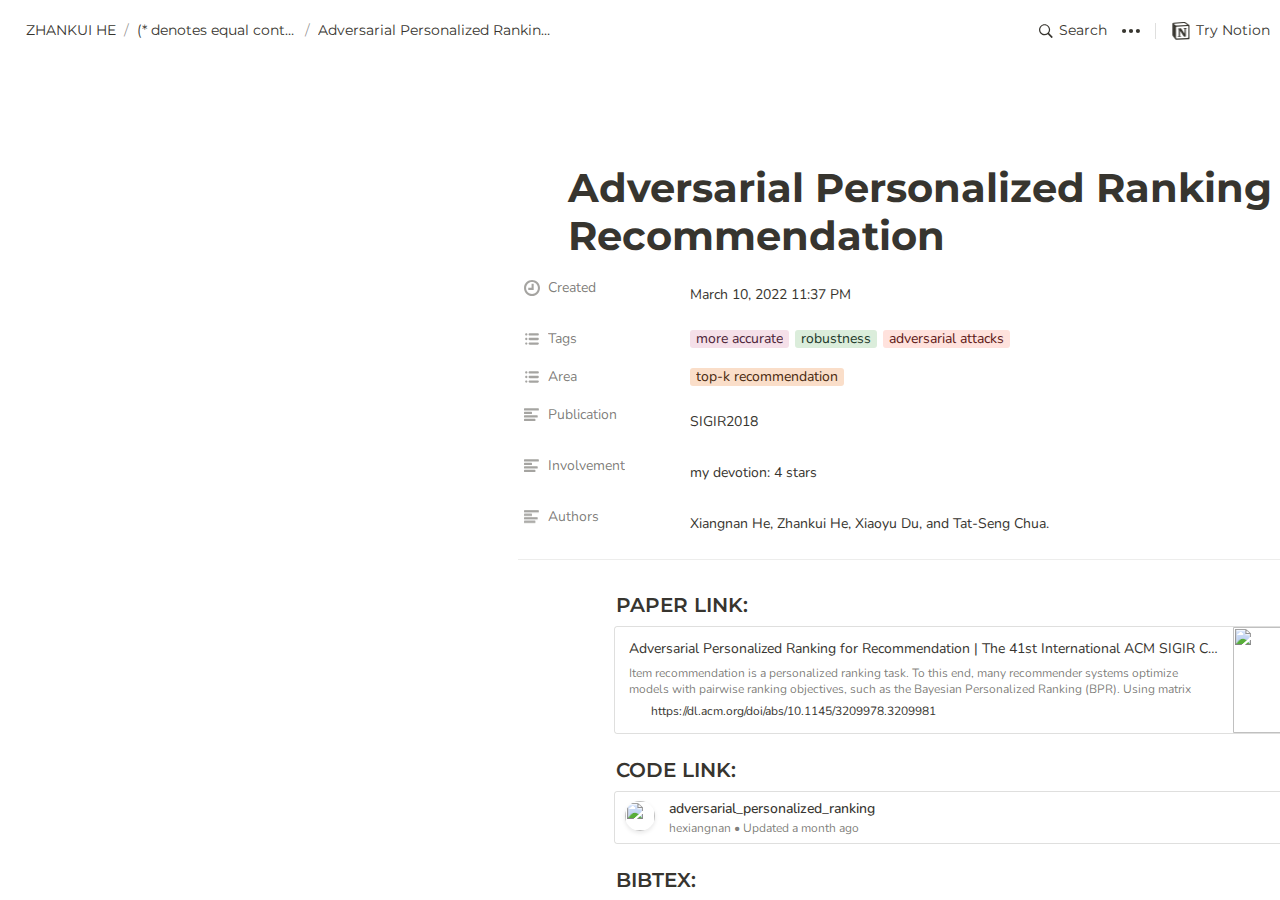
==== adversarial-personalized-ranking-for-recommendation.html @ 3ccc9a09 "fix typos" ====
<html class="notion-html"><head lang="en"><meta charset="utf-8"/><meta content="width=device-width,height=device-height,initial-scale=1,maximum-scale=1,user-scalable=no,viewport-fit=cover" name="viewport"/><title>Adversarial Personalized Ranking for Recommendation</title><meta content="en_US" property="og:locale"/><link href="/images/favicon.ico" rel="shortcut icon" type="image/x-icon"/><link href="/images/logo-ios.png" rel="apple-touch-icon"/><meta content="yes" name="apple-mobile-web-app-capable"/><meta content="telephone=no" name="format-detection"/><meta content="no" name="msapplication-tap-highlight"/><link href="4c758603f1604611142662f0ddecadcb583394b5.css" media="print" rel="stylesheet"/><link href="c2966105e8aa352ed123c7fd10adfdee28a77e8d.css" rel="stylesheet"/><meta content="Zhankui He" name="title"/><meta content="Zhankui He's Personal HomePage" name="description"/><link href="https://fonts.googleapis.com/css2?family=Montserrat:wght@500;600;700&amp;display=swap" rel="stylesheet"/><link href="https://fonts.googleapis.com/css2?family=Nunito:wght@500;600;700&amp;display=swap" rel="stylesheet"/><style type="text/css">.notion-topbar div {font-family:Montserrat !important} .notion-page-block > div, .notion-collection_view_page-block > div[data-root] {font-family:Montserrat !important} .notion-header-block div, notion-page-content > notion-collection_view-block > div:first-child div {font-family:Montserrat !important} .notion-sub_header-block div {font-family:Montserrat !important} .notion-sub_sub_header-block div {font-family:Montserrat !important} .notion-scroller {font-family:Montserrat !important} div:not(.notion-code-block) {font-family:Nunito} </style><link href="e1d809d762eeca23edf0cb31bb17bf3c703085f5.css" rel="stylesheet"/><link href="None" rel="icon" sizes="16x16" type="image/png"/></head><body class="notion-body"><style>body{background:#fff}body.dark{background:#2f3437}.initial-loading-spinner{-webkit-animation:rotate 1s linear infinite;animation:rotate 1s linear infinite;-webkit-transform-origin:center center;transform-origin:center center;width:1em;height:1em;opacity:.5;display:block;pointer-events:none}@-webkit-keyframes rotate{0%{-webkit-transform:rotate(0) translateZ(0);transform:rotate(0) translateZ(0)}100%{-webkit-transform:rotate(360deg) translateZ(0);transform:rotate(360deg) translateZ(0)}}@keyframes rotate{0%{-webkit-transform:rotate(0) translateZ(0);transform:rotate(0) translateZ(0)}100%{-webkit-transform:rotate(360deg) translateZ(0);transform:rotate(360deg) translateZ(0)}}</style><style id="scroll-properties"></style><div id="notion-app"><div class="notion-app-inner notion-light-theme" style='color: rgb(55, 53, 47); fill: currentcolor; line-height: 1.5; font-family: ui-sans-serif, -apple-system, BlinkMacSystemFont, "Segoe UI", Helvetica, "Apple Color Emoji", Arial, sans-serif, "Segoe UI Emoji", "Segoe UI Symbol"; -webkit-font-smoothing: auto;'><div class="notion-cursor-listener" style="width: 100vw; height: 100%; position: relative; display: flex; flex: 1 1 0%; background: white; cursor: text;"><div style="display: flex; flex-direction: column; width: 100%; overflow: hidden;"><div style="max-width: 100vw; z-index: 100; background: white; user-select: none;"><div class="notion-topbar" style="width: 100%; max-width: 100vw; height: 45px; opacity: 1; transition: opacity 700ms ease 0s, color 700ms ease 0s; position: relative;"><div style="display: flex; justify-content: space-between; align-items: center; overflow: hidden; height: 45px; padding-left: 12px; padding-right: 10px;"><div class="notranslate" style="display: flex; align-items: center; line-height: 1.2; font-size: 14px; height: 100%; flex-grow: 0; margin-right: 8px; min-width: 0px;"><div class="notion-selectable notion-page-block" data-block-id="e5dc50fb-889e-4686-9d88-388ba7a9a64c" style="display: flex; align-items: center; min-width: 0px;"><a href="zhankui-he.html" rel="noopener noreferrer" style="display: flex; text-decoration: none; user-select: none; cursor: pointer; color: inherit; min-width: 0px;"><div class="notion-focusable" role="button" style="user-select: none; transition: background 20ms ease-in 0s; cursor: pointer; display: inline-flex; align-items: center; flex-shrink: 1; white-space: nowrap; height: 24px; border-radius: 3px; font-size: inherit; line-height: 1.2; min-width: 0px; padding-left: 6px; padding-right: 6px; color: rgb(55, 53, 47);" tabindex="0"><div style="display: flex; align-items: center; min-width: 0px;"><div class="notranslate" style="white-space: nowrap; overflow: hidden; text-overflow: ellipsis; max-width: 160px;">ZHANKUI HE </div></div></div></a></div><span style="margin-left: 2px; margin-right: 2px; color: rgba(55, 53, 47, 0.5);">/</span><div class="notion-selectable notion-collection_view-block" data-block-id="fa7eaddf-5957-4433-9b0b-c0776122b310" style="display: flex; align-items: center; min-width: 0px;"><a href="fa7eaddf595744339b0bc0776122b310.html" rel="noopener noreferrer" style="display: flex; text-decoration: none; user-select: none; cursor: pointer; color: inherit; min-width: 0px;"><div class="notion-focusable" role="button" style="user-select: none; transition: background 20ms ease-in 0s; cursor: pointer; display: inline-flex; align-items: center; flex-shrink: 1; white-space: nowrap; height: 24px; border-radius: 3px; font-size: inherit; line-height: 1.2; min-width: 0px; padding-left: 6px; padding-right: 6px; color: rgb(55, 53, 47);" tabindex="0"><div style="display: flex; align-items: center; min-width: 0px;"><div class="notranslate" style="white-space: nowrap; overflow: hidden; text-overflow: ellipsis; max-width: 160px;">(* denotes equal contribution)</div></div></div></a></div><span style="margin-left: 2px; margin-right: 2px; color: rgba(55, 53, 47, 0.5);">/</span><div class="notion-focusable" role="button" style="user-select: none; transition: background 20ms ease-in 0s; cursor: pointer; display: inline-flex; align-items: center; flex-shrink: 1; white-space: nowrap; height: 24px; border-radius: 3px; font-size: 14px; line-height: 1.2; min-width: 0px; padding-left: 6px; padding-right: 6px; color: rgb(55, 53, 47);" tabindex="0"><div class="notranslate" style="white-space: nowrap; overflow: hidden; text-overflow: ellipsis; max-width: 240px;">Adversarial Personalized Ranking for Recommendation</div></div></div><div style="flex-grow: 1; flex-shrink: 1;"></div><div class="notion-focusable" role="button" style="user-select: none; transition: background 20ms ease-in 0s; cursor: pointer; display: inline-flex; align-items: center; flex-shrink: 0; white-space: nowrap; height: 28px; border-radius: 3px; font-size: 14px; line-height: 1.2; min-width: 0px; padding-left: 8px; padding-right: 8px; color: rgb(55, 53, 47);" tabindex="0"><svg class="searchNew" style="width: 14px; height: 14px; display: block; fill: inherit; flex-shrink: 0; backface-visibility: hidden; margin-right: 6px;" viewbox="0 0 17 17"><path d="M6.78027 13.6729C8.24805 13.6729 9.60156 13.1982 10.709 12.4072L14.875 16.5732C15.0684 16.7666 15.3232 16.8633 15.5957 16.8633C16.167 16.8633 16.5713 16.4238 16.5713 15.8613C16.5713 15.5977 16.4834 15.3516 16.29 15.1582L12.1504 11.0098C13.0205 9.86719 13.5391 8.45215 13.5391 6.91406C13.5391 3.19629 10.498 0.155273 6.78027 0.155273C3.0625 0.155273 0.0214844 3.19629 0.0214844 6.91406C0.0214844 10.6318 3.0625 13.6729 6.78027 13.6729ZM6.78027 12.2139C3.87988 12.2139 1.48047 9.81445 1.48047 6.91406C1.48047 4.01367 3.87988 1.61426 6.78027 1.61426C9.68066 1.61426 12.0801 4.01367 12.0801 6.91406C12.0801 9.81445 9.68066 12.2139 6.78027 12.2139Z"></path></svg>Search</div><div class="notion-focusable" role="button" style="user-select: none; transition: background 20ms ease-in 0s; cursor: pointer; display: flex; align-items: center; justify-content: center; width: 32px; height: 28px; border-radius: 3px;" tabindex="0"><svg class="dots" style="width: 18px; height: 18px; display: block; fill: inherit; flex-shrink: 0; backface-visibility: hidden;" viewbox="0 0 13 3"><g><path d="M3,1.5A1.5,1.5,0,1,1,1.5,0,1.5,1.5,0,0,1,3,1.5Z"></path><path d="M8,1.5A1.5,1.5,0,1,1,6.5,0,1.5,1.5,0,0,1,8,1.5Z"></path><path d="M13,1.5A1.5,1.5,0,1,1,11.5,0,1.5,1.5,0,0,1,13,1.5Z"></path></g></svg></div><div style="flex: 0 0 auto; width: 1px; height: 16px; margin-left: 8px; margin-right: 8px; background: rgba(55, 53, 47, 0.16);"></div><div class="notion-focusable" role="button" style="user-select: none; transition: background 20ms ease-in 0s; cursor: pointer; display: inline-flex; align-items: center; flex-shrink: 0; white-space: nowrap; height: 28px; border-radius: 3px; font-size: 14px; line-height: 1.2; min-width: 0px; padding-left: 8px; padding-right: 8px; color: rgb(55, 53, 47);" tabindex="0"><svg class="notionLogo" style="width: 18px; height: 18px; display: block; fill: inherit; flex-shrink: 0; backface-visibility: hidden; margin-right: 6px;" viewbox="0 0 120 126"><path d="M 20.6927 21.9315C 24.5836 25.0924 26.0432 24.8512 33.3492 24.3638L 102.228 20.2279C 103.689 20.2279 102.474 18.7705 101.987 18.5283L 90.5477 10.2586C 88.3558 8.55699 85.4356 6.60818 79.8387 7.09563L 13.1433 11.9602C 10.711 12.2014 10.2251 13.4175 11.1939 14.3924L 20.6927 21.9315ZM 24.8281 37.9835L 24.8281 110.456C 24.8281 114.351 26.7745 115.808 31.1553 115.567L 106.853 111.187C 111.236 110.946 111.724 108.267 111.724 105.103L 111.724 33.1169C 111.724 29.958 110.509 28.2544 107.826 28.4976L 28.721 33.1169C 25.8018 33.3622 24.8281 34.8225 24.8281 37.9835ZM 99.5567 41.8711C 100.042 44.0622 99.5567 46.2512 97.3618 46.4974L 93.7143 47.2241L 93.7143 100.728C 90.5477 102.43 87.6275 103.403 85.1942 103.403C 81.2983 103.403 80.3226 102.186 77.4044 98.54L 53.5471 61.087L 53.5471 97.3239L 61.0964 99.0275C 61.0964 99.0275 61.0964 103.403 55.0057 103.403L 38.2148 104.377C 37.727 103.403 38.2148 100.973 39.9179 100.486L 44.2996 99.2717L 44.2996 51.36L 38.2158 50.8725C 37.728 48.6815 38.9431 45.5225 42.3532 45.2773L 60.3661 44.0631L 85.1942 82.0036L 85.1942 48.4402L 78.864 47.7136C 78.3781 45.0351 80.3226 43.0902 82.7569 42.849L 99.5567 41.8711ZM 7.5434 5.39404L 76.9175 0.285276C 85.4366 -0.445402 87.6285 0.0440428 92.983 3.93368L 115.128 19.4982C 118.782 22.1747 120 22.9034 120 25.8211L 120 111.187C 120 116.537 118.051 119.701 111.237 120.185L 30.6734 125.05C 25.5584 125.294 23.124 124.565 20.4453 121.158L 4.13735 99.9994C 1.21516 96.1048 0 93.191 0 89.7819L 0 13.903C 0 9.5279 1.94945 5.8785 7.5434 5.39404Z"></path></svg>Try Notion</div></div></div><div style="width: calc(100% - 0px); user-select: none;"></div></div><div class="notion-frame" style="flex-grow: 0; flex-shrink: 1; display: flex; flex-direction: column; background: white; z-index: 1; height: calc(100vh - 45px); max-height: 100%; position: relative; width: 1920px;"><div class="notion-scroller vertical" style="display: flex; flex-direction: column; z-index: 1; flex-grow: 1; position: relative; align-items: center; margin-right: 0px; margin-bottom: 0px; overflow: hidden auto;"><div class="whenContentEditable" data-content-editable-root="true" style="caret-color: rgb(55, 53, 47); width: 100%; display: flex; flex-direction: column; position: relative; align-items: center; flex-grow: 1; --whenContentEditable--WebkitUserModify:read-write-plaintext-only;"><div class="pseudoSelection" contenteditable="false" data-content-editable-void="true" style="user-select: none; --pseudoSelection--background:transparent; width: 100%; display: flex; flex-direction: column; align-items: center; flex-shrink: 0; flex-grow: 0; z-index: 2;"></div><div style="width: 100%; display: flex; justify-content: center; z-index: 3; flex-shrink: 0;"><div style="max-width: 100%; min-width: 0px; width: 900px;"><div style="width: 100%; display: flex; flex-direction: column; align-items: center; flex-shrink: 0; flex-grow: 0;"><div style="max-width: 100%; padding-left: calc(96px + env(safe-area-inset-left)); width: 100%;"><div class="pseudoSelection" contenteditable="false" data-content-editable-void="true" style="user-select: none; --pseudoSelection--background:transparent; pointer-events: none;"><div class="notion-page-controls" style='display: flex; justify-content: flex-start; flex-wrap: wrap; margin-top: 80px; margin-bottom: 4px; margin-left: -1px; color: rgba(55, 53, 47, 0.5); font-family: ui-sans-serif, -apple-system, BlinkMacSystemFont, "Segoe UI", Helvetica, "Apple Color Emoji", Arial, sans-serif, "Segoe UI Emoji", "Segoe UI Symbol"; height: 24px; pointer-events: auto;'></div></div><div style="padding-right: calc(96px + env(safe-area-inset-right));"><div class="notion-selectable notion-page-block" data-block-id="9b2dd970-bbee-4711-a509-e8cecc0a322e" style='color: rgb(55, 53, 47); font-weight: 700; line-height: 1.2; font-size: 40px; font-family: ui-sans-serif, -apple-system, BlinkMacSystemFont, "Segoe UI", Helvetica, "Apple Color Emoji", Arial, sans-serif, "Segoe UI Emoji", "Segoe UI Symbol"; cursor: text; display: flex; align-items: center;'><div contenteditable="false" data-content-editable-leaf="true" placeholder="Untitled" spellcheck="true" style="max-width: 100%; width: 100%; white-space: pre-wrap; word-break: break-word; caret-color: rgb(55, 53, 47); padding: 3px 2px;"><span class="notion-enable-hover" data-token-index="0" style="text-decoration:none;color:inherit">Adversarial Personalized Ranking for Recommendation</span></div></div></div></div></div><div style="width: 100%; display: flex; flex-direction: column; align-items: center; flex-shrink: 0; flex-grow: 0;"><div contenteditable="false" data-content-editable-void="true" style="padding-left: calc(96px + env(safe-area-inset-left)); padding-right: calc(96px + env(safe-area-inset-right)); max-width: 100%; width: 100%;"><div style="width: 100%; font-size: 14px;"><div style="width: 100%; max-width: 100%; padding-top: 8px; padding-bottom: 8px; margin: 0px auto;"><div style="margin: 0px;"><div><div style="display: flex; padding-bottom: 4px;"><div style="display: flex; align-items: center; height: 34px; width: 160px; flex: 0 0 auto; color: rgba(55, 53, 47, 0.65);"><div aria-disabled="true" class="notion-focusable" role="button" style="user-select: none; transition: background 20ms ease-in 0s; display: flex; align-items: center; height: 100%; width: 100%; border-radius: 3px; padding: 0px 6px;" tabindex="-1"><div style="display: flex; align-items: center; line-height: 120%; font-size: 14px; min-width: 0px;"><div style="margin-right: 8px;"><svg class="typesCreatedAt" style="width: 16px; height: 16px; display: block; fill: rgba(55, 53, 47, 0.45); flex-shrink: 0; backface-visibility: hidden;" viewbox="0 0 14 14"><path d="M7.01356 14.0001C8.8042 14.0001 10.5958 13.3107 11.9575 11.9324C14.681 9.21201 14.6808 4.7603 11.9571 2.04013C9.23336 -0.680043 4.77573 -0.680043 2.05199 2.04013C0.727519 3.36277 0 5.13301 0 6.99553C0 8.8764 0.727811 10.6285 2.05199 11.9509C3.43207 13.3106 5.22243 14.0001 7.01356 14.0001ZM3.72947 7.00914V8.461V8.65543H3.92382H5.34563H8.2794H8.4738V8.461V5.52541V3.37947V3.18502H8.2794H6.82747H6.63307V3.37947V6.81467H3.92382H3.72947V7.00914ZM1.83985 6.99553C1.83985 5.61698 2.38099 4.32597 3.36061 3.3477C5.36746 1.34337 8.64803 1.34062 10.6585 3.33944C10.6613 3.34219 10.6639 3.34494 10.6668 3.3477C12.676 5.3546 12.6763 8.63642 10.6668 10.6434C8.65705 12.6504 5.37031 12.6504 3.36061 10.6434C2.38099 9.66506 1.83985 8.37408 1.83985 6.99553Z"></path></svg></div><div style="white-space: nowrap; overflow: hidden; text-overflow: ellipsis;">Created</div></div></div></div><div style="display: flex; align-items: center; margin-left: 4px; height: 100%; flex: 1 1 auto; min-width: 0px;"><div style="display: flex; align-items: center; border-radius: 3px; width: 100%; min-height: 34px; padding: 6px 8px 7px; font-size: 14px; overflow: hidden;"><div style="line-height: 1.5; word-break: break-word; white-space: pre-wrap; pointer-events: none;">March 10, 2022 11:37 PM</div><div style="display: flex; position: absolute; right: 6px; top: 4px;"></div></div></div></div></div><div><div style="display: flex; padding-bottom: 4px;"><div style="display: flex; align-items: center; height: 34px; width: 160px; flex: 0 0 auto; color: rgba(55, 53, 47, 0.65);"><div aria-disabled="true" class="notion-focusable" role="button" style="user-select: none; transition: background 20ms ease-in 0s; display: flex; align-items: center; height: 100%; width: 100%; border-radius: 3px; padding: 0px 6px;" tabindex="-1"><div style="display: flex; align-items: center; line-height: 120%; font-size: 14px; min-width: 0px;"><div style="margin-right: 8px;"><svg class="typesMultipleSelect" style="width: 16px; height: 16px; display: block; fill: rgba(55, 53, 47, 0.45); flex-shrink: 0; backface-visibility: hidden;" viewbox="0 0 14 14"><path d="M4,3 C4,2.447715 4.447715,2 5,2 L12,2 C12.5523,2 13,2.447716 13,3 C13,3.55228 12.5523,4 12,4 L5,4 C4.447715,4 4,3.55228 4,3 Z M4,7 C4,6.447715 4.447715,6 5,6 L12,6 C12.5523,6 13,6.447716 13,7 C13,7.55228 12.5523,8 12,8 L5,8 C4.447715,8 4,7.55228 4,7 Z M4,11 C4,10.447715 4.447715,10 5,10 L12,10 C12.5523,10 13,10.447716 13,11 C13,11.55228 12.5523,12 12,12 L5,12 C4.447715,12 4,11.55228 4,11 Z M2,4 C1.44771525,4 1,3.55228475 1,3 C1,2.44771525 1.44771525,2 2,2 C2.55228475,2 3,2.44771525 3,3 C3,3.55228475 2.55228475,4 2,4 Z M2,8 C1.44771525,8 1,7.55228475 1,7 C1,6.44771525 1.44771525,6 2,6 C2.55228475,6 3,6.44771525 3,7 C3,7.55228475 2.55228475,8 2,8 Z M2,12 C1.44771525,12 1,11.5522847 1,11 C1,10.4477153 1.44771525,10 2,10 C2.55228475,10 3,10.4477153 3,11 C3,11.5522847 2.55228475,12 2,12 Z"></path></svg></div><div style="white-space: nowrap; overflow: hidden; text-overflow: ellipsis;">Tags</div></div></div></div><div style="display: flex; align-items: center; margin-left: 4px; height: 100%; flex: 1 1 auto; min-width: 0px;"><div aria-disabled="false" class="notion-focusable" role="button" style="user-select: none; transition: background 20ms ease-in 0s; cursor: pointer; display: flex; align-items: center; border-radius: 3px; width: 100%; min-height: 34px; padding: 0px 8px; font-size: 14px; overflow: hidden;" tabindex="0"><div style="display: flex; flex-wrap: wrap; padding-top: 8px; padding-bottom: 2px;"><div style="display: flex; align-items: center; flex-shrink: 1; min-width: 0px; height: 18px; border-radius: 3px; padding-left: 6px; padding-right: 6px; font-size: 14px; line-height: 120%; color: rgb(76, 35, 55); background: rgb(245, 224, 233); margin: 0px 6px 6px 0px;"><div style="white-space: nowrap; overflow: hidden; text-overflow: ellipsis;">more accurate</div></div><div style="display: flex; align-items: center; flex-shrink: 1; min-width: 0px; height: 18px; border-radius: 3px; padding-left: 6px; padding-right: 6px; font-size: 14px; line-height: 120%; color: rgb(28, 56, 41); background: rgb(219, 237, 219); margin: 0px 6px 6px 0px;"><div style="white-space: nowrap; overflow: hidden; text-overflow: ellipsis;">robustness</div></div><div style="display: flex; align-items: center; flex-shrink: 1; min-width: 0px; height: 18px; border-radius: 3px; padding-left: 6px; padding-right: 6px; font-size: 14px; line-height: 120%; color: rgb(93, 23, 21); background: rgb(255, 226, 221); margin: 0px 6px 6px 0px;"><div style="white-space: nowrap; overflow: hidden; text-overflow: ellipsis;">adversarial attacks</div></div></div><div style="display: flex; position: absolute; right: 6px; top: 4px;"></div></div></div></div></div><div><div style="display: flex; padding-bottom: 4px;"><div style="display: flex; align-items: center; height: 34px; width: 160px; flex: 0 0 auto; color: rgba(55, 53, 47, 0.65);"><div aria-disabled="true" class="notion-focusable" role="button" style="user-select: none; transition: background 20ms ease-in 0s; display: flex; align-items: center; height: 100%; width: 100%; border-radius: 3px; padding: 0px 6px;" tabindex="-1"><div style="display: flex; align-items: center; line-height: 120%; font-size: 14px; min-width: 0px;"><div style="margin-right: 8px;"><svg class="typesMultipleSelect" style="width: 16px; height: 16px; display: block; fill: rgba(55, 53, 47, 0.45); flex-shrink: 0; backface-visibility: hidden;" viewbox="0 0 14 14"><path d="M4,3 C4,2.447715 4.447715,2 5,2 L12,2 C12.5523,2 13,2.447716 13,3 C13,3.55228 12.5523,4 12,4 L5,4 C4.447715,4 4,3.55228 4,3 Z M4,7 C4,6.447715 4.447715,6 5,6 L12,6 C12.5523,6 13,6.447716 13,7 C13,7.55228 12.5523,8 12,8 L5,8 C4.447715,8 4,7.55228 4,7 Z M4,11 C4,10.447715 4.447715,10 5,10 L12,10 C12.5523,10 13,10.447716 13,11 C13,11.55228 12.5523,12 12,12 L5,12 C4.447715,12 4,11.55228 4,11 Z M2,4 C1.44771525,4 1,3.55228475 1,3 C1,2.44771525 1.44771525,2 2,2 C2.55228475,2 3,2.44771525 3,3 C3,3.55228475 2.55228475,4 2,4 Z M2,8 C1.44771525,8 1,7.55228475 1,7 C1,6.44771525 1.44771525,6 2,6 C2.55228475,6 3,6.44771525 3,7 C3,7.55228475 2.55228475,8 2,8 Z M2,12 C1.44771525,12 1,11.5522847 1,11 C1,10.4477153 1.44771525,10 2,10 C2.55228475,10 3,10.4477153 3,11 C3,11.5522847 2.55228475,12 2,12 Z"></path></svg></div><div style="white-space: nowrap; overflow: hidden; text-overflow: ellipsis;">Area</div></div></div></div><div style="display: flex; align-items: center; margin-left: 4px; height: 100%; flex: 1 1 auto; min-width: 0px;"><div aria-disabled="false" class="notion-focusable" role="button" style="user-select: none; transition: background 20ms ease-in 0s; cursor: pointer; display: flex; align-items: center; border-radius: 3px; width: 100%; min-height: 34px; padding: 0px 8px; font-size: 14px; overflow: hidden;" tabindex="0"><div style="display: flex; flex-wrap: wrap; padding-top: 8px; padding-bottom: 2px;"><div style="display: flex; align-items: center; flex-shrink: 1; min-width: 0px; height: 18px; border-radius: 3px; padding-left: 6px; padding-right: 6px; font-size: 14px; line-height: 120%; color: rgb(73, 41, 14); background: rgb(250, 222, 201); margin: 0px 6px 6px 0px;"><div style="white-space: nowrap; overflow: hidden; text-overflow: ellipsis;">top-k recommendation</div></div></div><div style="display: flex; position: absolute; right: 6px; top: 4px;"></div></div></div></div></div><div><div style="display: flex; padding-bottom: 4px;"><div style="display: flex; align-items: center; height: 34px; width: 160px; flex: 0 0 auto; color: rgba(55, 53, 47, 0.65);"><div aria-disabled="true" class="notion-focusable" role="button" style="user-select: none; transition: background 20ms ease-in 0s; display: flex; align-items: center; height: 100%; width: 100%; border-radius: 3px; padding: 0px 6px;" tabindex="-1"><div style="display: flex; align-items: center; line-height: 120%; font-size: 14px; min-width: 0px;"><div style="margin-right: 8px;"><svg class="typesText" style="width: 16px; height: 16px; display: block; fill: rgba(55, 53, 47, 0.45); flex-shrink: 0; backface-visibility: hidden;" viewbox="0 0 14 14"><path d="M7,4.56818 C7,4.29204 6.77614,4.06818 6.5,4.06818 L0.5,4.06818 C0.223858,4.06818 0,4.29204 0,4.56818 L0,5.61364 C0,5.88978 0.223858,6.11364 0.5,6.11364 L6.5,6.11364 C6.77614,6.11364 7,5.88978 7,5.61364 L7,4.56818 Z M0.5,1 C0.223858,1 0,1.223858 0,1.5 L0,2.54545 C0,2.8216 0.223858,3.04545 0.5,3.04545 L12.5,3.04545 C12.7761,3.04545 13,2.8216 13,2.54545 L13,1.5 C13,1.223858 12.7761,1 12.5,1 L0.5,1 Z M0,8.68182 C0,8.95796 0.223858,9.18182 0.5,9.18182 L11.5,9.18182 C11.7761,9.18182 12,8.95796 12,8.68182 L12,7.63636 C12,7.36022 11.7761,7.13636 11.5,7.13636 L0.5,7.13636 C0.223858,7.13636 0,7.36022 0,7.63636 L0,8.68182 Z M0,11.75 C0,12.0261 0.223858,12.25 0.5,12.25 L9.5,12.25 C9.77614,12.25 10,12.0261 10,11.75 L10,10.70455 C10,10.4284 9.77614,10.20455 9.5,10.20455 L0.5,10.20455 C0.223858,10.20455 0,10.4284 0,10.70455 L0,11.75 Z"></path></svg></div><div style="white-space: nowrap; overflow: hidden; text-overflow: ellipsis;">Publication</div></div></div></div><div style="display: flex; align-items: center; margin-left: 4px; height: 100%; flex: 1 1 auto; min-width: 0px;"><div aria-disabled="false" class="notion-focusable" role="button" style="user-select: none; transition: background 20ms ease-in 0s; cursor: pointer; display: flex; align-items: center; border-radius: 3px; width: 100%; min-height: 34px; padding: 6px 8px 7px; font-size: 14px; overflow: hidden;" tabindex="0"><span style="line-height: 1.5; word-break: break-word; white-space: pre-wrap; pointer-events: none;">SIGIR2018</span><div style="display: flex; position: absolute; right: 6px; top: 4px;"></div></div></div></div></div><div><div style="display: flex; padding-bottom: 4px;"><div style="display: flex; align-items: center; height: 34px; width: 160px; flex: 0 0 auto; color: rgba(55, 53, 47, 0.65);"><div aria-disabled="true" class="notion-focusable" role="button" style="user-select: none; transition: background 20ms ease-in 0s; display: flex; align-items: center; height: 100%; width: 100%; border-radius: 3px; padding: 0px 6px;" tabindex="-1"><div style="display: flex; align-items: center; line-height: 120%; font-size: 14px; min-width: 0px;"><div style="margin-right: 8px;"><svg class="typesText" style="width: 16px; height: 16px; display: block; fill: rgba(55, 53, 47, 0.45); flex-shrink: 0; backface-visibility: hidden;" viewbox="0 0 14 14"><path d="M7,4.56818 C7,4.29204 6.77614,4.06818 6.5,4.06818 L0.5,4.06818 C0.223858,4.06818 0,4.29204 0,4.56818 L0,5.61364 C0,5.88978 0.223858,6.11364 0.5,6.11364 L6.5,6.11364 C6.77614,6.11364 7,5.88978 7,5.61364 L7,4.56818 Z M0.5,1 C0.223858,1 0,1.223858 0,1.5 L0,2.54545 C0,2.8216 0.223858,3.04545 0.5,3.04545 L12.5,3.04545 C12.7761,3.04545 13,2.8216 13,2.54545 L13,1.5 C13,1.223858 12.7761,1 12.5,1 L0.5,1 Z M0,8.68182 C0,8.95796 0.223858,9.18182 0.5,9.18182 L11.5,9.18182 C11.7761,9.18182 12,8.95796 12,8.68182 L12,7.63636 C12,7.36022 11.7761,7.13636 11.5,7.13636 L0.5,7.13636 C0.223858,7.13636 0,7.36022 0,7.63636 L0,8.68182 Z M0,11.75 C0,12.0261 0.223858,12.25 0.5,12.25 L9.5,12.25 C9.77614,12.25 10,12.0261 10,11.75 L10,10.70455 C10,10.4284 9.77614,10.20455 9.5,10.20455 L0.5,10.20455 C0.223858,10.20455 0,10.4284 0,10.70455 L0,11.75 Z"></path></svg></div><div style="white-space: nowrap; overflow: hidden; text-overflow: ellipsis;">Involvement</div></div></div></div><div style="display: flex; align-items: center; margin-left: 4px; height: 100%; flex: 1 1 auto; min-width: 0px;"><div aria-disabled="false" class="notion-focusable" role="button" style="user-select: none; transition: background 20ms ease-in 0s; cursor: pointer; display: flex; align-items: center; border-radius: 3px; width: 100%; min-height: 34px; padding: 6px 8px 7px; font-size: 14px; overflow: hidden;" tabindex="0"><span style="line-height: 1.5; word-break: break-word; white-space: pre-wrap; pointer-events: none;">my devotion: 4 stars</span><div style="display: flex; position: absolute; right: 6px; top: 4px;"></div></div></div></div></div><div><div style="display: flex; padding-bottom: 4px;"><div style="display: flex; align-items: center; height: 34px; width: 160px; flex: 0 0 auto; color: rgba(55, 53, 47, 0.65);"><div aria-disabled="true" class="notion-focusable" role="button" style="user-select: none; transition: background 20ms ease-in 0s; display: flex; align-items: center; height: 100%; width: 100%; border-radius: 3px; padding: 0px 6px;" tabindex="-1"><div style="display: flex; align-items: center; line-height: 120%; font-size: 14px; min-width: 0px;"><div style="margin-right: 8px;"><svg class="typesText" style="width: 16px; height: 16px; display: block; fill: rgba(55, 53, 47, 0.45); flex-shrink: 0; backface-visibility: hidden;" viewbox="0 0 14 14"><path d="M7,4.56818 C7,4.29204 6.77614,4.06818 6.5,4.06818 L0.5,4.06818 C0.223858,4.06818 0,4.29204 0,4.56818 L0,5.61364 C0,5.88978 0.223858,6.11364 0.5,6.11364 L6.5,6.11364 C6.77614,6.11364 7,5.88978 7,5.61364 L7,4.56818 Z M0.5,1 C0.223858,1 0,1.223858 0,1.5 L0,2.54545 C0,2.8216 0.223858,3.04545 0.5,3.04545 L12.5,3.04545 C12.7761,3.04545 13,2.8216 13,2.54545 L13,1.5 C13,1.223858 12.7761,1 12.5,1 L0.5,1 Z M0,8.68182 C0,8.95796 0.223858,9.18182 0.5,9.18182 L11.5,9.18182 C11.7761,9.18182 12,8.95796 12,8.68182 L12,7.63636 C12,7.36022 11.7761,7.13636 11.5,7.13636 L0.5,7.13636 C0.223858,7.13636 0,7.36022 0,7.63636 L0,8.68182 Z M0,11.75 C0,12.0261 0.223858,12.25 0.5,12.25 L9.5,12.25 C9.77614,12.25 10,12.0261 10,11.75 L10,10.70455 C10,10.4284 9.77614,10.20455 9.5,10.20455 L0.5,10.20455 C0.223858,10.20455 0,10.4284 0,10.70455 L0,11.75 Z"></path></svg></div><div style="white-space: nowrap; overflow: hidden; text-overflow: ellipsis;">Authors</div></div></div></div><div style="display: flex; align-items: center; margin-left: 4px; height: 100%; flex: 1 1 auto; min-width: 0px;"><div aria-disabled="false" class="notion-focusable" role="button" style="user-select: none; transition: background 20ms ease-in 0s; cursor: pointer; display: flex; align-items: center; border-radius: 3px; width: 100%; min-height: 34px; padding: 6px 8px 7px; font-size: 14px; overflow: hidden;" tabindex="0"><span style="line-height: 1.5; word-break: break-word; white-space: pre-wrap; pointer-events: none;">Xiangnan He, Zhankui He, Xiaoyu Du, and Tat-Seng Chua.</span><div style="display: flex; position: absolute; right: 6px; top: 4px;"></div></div></div></div></div></div></div></div><div style="width: 100%; height: 1px; background: rgba(55, 53, 47, 0.09); margin-bottom: 8px;"></div></div></div></div></div><div style="display: flex; width: 100%; justify-content: center; padding-top: 5px;"><div style="max-width: 100%; min-width: 0px; width: 900px; padding-right: 0px;"><div class="notion-page-content" style="flex-shrink: 0; flex-grow: 1; max-width: 100%; display: flex; align-items: flex-start; flex-direction: column; font-size: 16px; line-height: 1.5; width: 100%; z-index: 4; padding-bottom: 30vh; padding-left: calc(96px + env(safe-area-inset-left)); padding-right: calc(96px + env(safe-area-inset-right));"><div class="notion-selectable notion-sub_sub_header-block" data-block-id="5785bb67-942b-4145-8eb5-f7a85714680e" style="width: 100%; max-width: 1728px; margin-top: 1em; margin-bottom: 1px;"><div style="display: flex; width: 100%; color: inherit; fill: inherit;"><div contenteditable="false" data-content-editable-leaf="true" placeholder="Heading 3" spellcheck="true" style='max-width: 100%; width: 100%; white-space: pre-wrap; word-break: break-word; caret-color: rgb(55, 53, 47); padding: 3px 2px; font-family: ui-sans-serif, -apple-system, BlinkMacSystemFont, "Segoe UI", Helvetica, "Apple Color Emoji", Arial, sans-serif, "Segoe UI Emoji", "Segoe UI Symbol"; font-weight: 600; font-size: 1.25em; line-height: 1.3;'>PAPER LINK:</div></div></div><div class="notion-selectable notion-bookmark-block" data-block-id="451a7a6e-65d1-49ff-a888-ef90fddf599c" style="width: 100%; max-width: 1728px; margin-top: 4px; margin-bottom: 4px;"><div contenteditable="false" data-content-editable-void="true"><div style="display: flex;"><a href="https://dl.acm.org/doi/abs/10.1145/3209978.3209981" rel="noopener noreferrer" style="display: block; color: inherit; text-decoration: none; flex-grow: 1; min-width: 0px;"><div class="notion-focusable" role="button" style="user-select: none; transition: background 20ms ease-in 0s; cursor: pointer; width: 100%; display: flex; flex-wrap: wrap-reverse; align-items: stretch; text-align: left; overflow: hidden; border: 1px solid rgba(55, 53, 47, 0.16); border-radius: 3px; position: relative; color: inherit; fill: inherit;" tabindex="0"><div style="flex: 4 1 180px; padding: 12px 14px 14px; overflow: hidden; text-align: left;"><div style="font-size: 14px; line-height: 20px; color: rgb(55, 53, 47); white-space: nowrap; overflow: hidden; text-overflow: ellipsis; min-height: 24px; margin-bottom: 2px;">Adversarial Personalized Ranking for Recommendation | The 41st International ACM SIGIR Conference on Research &amp; Development in Information Retrieval</div><div style="font-size: 12px; line-height: 16px; color: rgba(55, 53, 47, 0.65); height: 32px; overflow: hidden;">Item recommendation is a personalized ranking task. To this end, many recommender systems optimize models with pairwise ranking objectives, such as the Bayesian Personalized Ranking (BPR). Using matrix Factorization (MF) - the most widely used model in recommendation - as a demonstration, we show that optimizing it with BPR leads to a recommender model that is not robust.</div><div style="display: flex; margin-top: 6px;"><img src="ecfabd5d34e37e6a28700f49ef0ceca0f0555bb6.png" style="width: 16px; height: 16px; min-width: 16px; margin-right: 6px;"/><div style="font-size: 12px; line-height: 16px; color: rgb(55, 53, 47); white-space: nowrap; overflow: hidden; text-overflow: ellipsis;">https://dl.acm.org/doi/abs/10.1145/3209978.3209981</div></div></div><div style="flex: 1 1 180px; display: block; position: relative;"><div style="position: absolute; inset: 0px;"><div style="width: 100%; height: 100%;"><img src="bed776cef2f5e744029f2bc5389d985debae0646.jpg" style="display: block; object-fit: cover; border-radius: 1px; width: 100%; height: 100%;"/></div></div></div></div></a></div></div></div><div class="notion-selectable notion-sub_sub_header-block" data-block-id="3a208c43-1372-4154-8766-962d548ac677" style="width: 100%; max-width: 1728px; margin-top: 1em; margin-bottom: 1px;"><div style="display: flex; width: 100%; color: inherit; fill: inherit;"><div contenteditable="false" data-content-editable-leaf="true" placeholder="Heading 3" spellcheck="true" style='max-width: 100%; width: 100%; white-space: pre-wrap; word-break: break-word; caret-color: rgb(55, 53, 47); padding: 3px 2px; font-family: ui-sans-serif, -apple-system, BlinkMacSystemFont, "Segoe UI", Helvetica, "Apple Color Emoji", Arial, sans-serif, "Segoe UI Emoji", "Segoe UI Symbol"; font-weight: 600; font-size: 1.25em; line-height: 1.3;'>CODE LINK:</div></div></div><div class="notion-selectable notion-external_object_instance-block" data-block-id="8676db78-a14a-48d0-b2f1-155b7cf944a4" style="width: 100%; max-width: 1728px; margin-top: 4px; margin-bottom: 4px;"><div contenteditable="false" data-content-editable-void="true"><a href="https://github.com/hexiangnan/adversarial_personalized_ranking" rel="noopener noreferrer" style="display: block; color: inherit; text-decoration: none; flex-grow: 1; min-width: 0px;"><div class="notion-focusable" role="button" style="user-select: none; transition: background 20ms ease-in 0s; cursor: pointer; width: 100%; display: flex; align-items: center; border: 1px solid rgba(55, 53, 47, 0.16); border-radius: 3px; padding: 6px; color: inherit; fill: inherit;" tabindex="0"><div style="display: flex; align-self: start; height: 32px; width: 32px; margin: 3px 12px 3px 4px; position: relative;"><div><div style="width: 100%; height: 100%;"><img src="ed9e716a952a7bbc98eb768d9ea217313e3e5133.png" style="display: block; object-fit: cover; border-radius: 34px; width: 30.192px; height: 30.192px; transition: opacity 100ms ease-out 0s; box-shadow: rgba(15, 15, 15, 0.1) 0px 2px 4px;"/></div></div><div style="position: absolute; bottom: -2px; right: -2px;"><div style="width: 100%; height: 100%;"><img src="7190d2e88ba4ef257e2d967a416a1ed4a829520c.png" style="display: block; object-fit: cover; border-radius: 3px; width: 14.208px; height: 14.208px; transition: opacity 100ms ease-out 0s; filter: drop-shadow(white 0px 0px 1px) drop-shadow(white 0px 0px 1px) drop-shadow(white 0px 0px 1px);"/></div></div></div><div style="display: flex; flex-direction: column; justify-content: center; flex-grow: 1; flex-shrink: 1; overflow: hidden;"><div style="display: flex; align-items: baseline; font-size: 14px;"><div spellcheck="false" style="font-weight: 500; white-space: nowrap; overflow: hidden; text-overflow: ellipsis; color: rgb(55, 53, 47);">adversarial_personalized_ranking</div></div><div style="display: flex; align-items: center; color: rgba(55, 53, 47, 0.65); font-size: 12px;"><div spellcheck="false" style="white-space: nowrap; color: rgba(55, 53, 47, 0.65);">hexiangnan</div><span style="margin-left: 3px; margin-right: 3px;">•</span><div style="color: rgba(55, 53, 47, 0.65); font-size: 12px; white-space: nowrap;">Updated a month ago</div></div></div></div></a></div></div><div class="notion-selectable notion-sub_sub_header-block" data-block-id="198ee6bf-8d09-4413-be80-72c1d93e87ba" style="width: 100%; max-width: 1728px; margin-top: 1em; margin-bottom: 1px;"><div style="display: flex; width: 100%; color: inherit; fill: inherit;"><div contenteditable="false" data-content-editable-leaf="true" placeholder="Heading 3" spellcheck="true" style='max-width: 100%; width: 100%; white-space: pre-wrap; word-break: break-word; caret-color: rgb(55, 53, 47); padding: 3px 2px; font-family: ui-sans-serif, -apple-system, BlinkMacSystemFont, "Segoe UI", Helvetica, "Apple Color Emoji", Arial, sans-serif, "Segoe UI Emoji", "Segoe UI Symbol"; font-weight: 600; font-size: 1.25em; line-height: 1.3;'>BIBTEX:</div></div></div><div class="notion-selectable notion-code-block" data-block-id="8e751b86-f9b5-4eb5-851c-3ec5bf080a84" style="width: 100%; max-width: 1728px; margin-top: 4px; margin-bottom: 4px;"><div style="display: flex;"><div contenteditable="false" data-content-editable-void="true" style="flex-grow: 1; border-radius: 3px; text-align: left; position: relative; background: rgb(247, 246, 243); min-width: 0px; width: 100%;"><div><div class="line-numbers notion-code-block" style="display: flex;"><div autocapitalize="off" autocorrect="off" contenteditable="false" data-content-editable-leaf="true" placeholder=" " spellcheck="false" style='flex-grow: 1; flex-shrink: 1; text-align: left; font-family: SFMono-Regular, Menlo, Consolas, "PT Mono", "Liberation Mono", Courier, monospace; font-size: 85%; tab-size: 2; padding: 34px 16px 32px 32px; min-height: 1em; color: rgb(55, 53, 47); white-space: pre-wrap; word-break: break-all; min-width: 0px;'><span class="" data-token-index="0">@inproceedings</span><span class="token punctuation" data-token-index="0">{</span><span class="" data-token-index="0">he2018adversarial,
  title=</span><span class="token punctuation" data-token-index="0">{</span><span class="" data-token-index="0">Adversarial personalized ranking for recommendation</span><span class="token punctuation" data-token-index="0">}</span><span class="" data-token-index="0">,
  author=</span><span class="token punctuation" data-token-index="0">{</span><span class="" data-token-index="0">He, Xiangnan and He, Zhankui and Du, Xiaoyu and Chua, Tat-Seng</span><span class="token punctuation" data-token-index="0">}</span><span class="" data-token-index="0">,
  booktitle=</span><span class="token punctuation" data-token-index="0">{</span><span class="" data-token-index="0">The 41st International ACM SIGIR Conference on Research </span><span class="token function selector" data-token-index="0">\&amp;</span><span class="" data-token-index="0"> Development in Information Retrieval</span><span class="token punctuation" data-token-index="0">}</span><span class="" data-token-index="0">,
  pages=</span><span class="token punctuation" data-token-index="0">{</span><span class="" data-token-index="0">355--364</span><span class="token punctuation" data-token-index="0">}</span><span class="" data-token-index="0">,
  year=</span><span class="token punctuation" data-token-index="0">{</span><span class="" data-token-index="0">2018</span><span class="token punctuation" data-token-index="0">}</span><span class="" data-token-index="0">
</span><span class="token punctuation" data-token-index="0">}</span><span>
</span></div></div></div><div style="position: absolute; top: 3px; right: 1px; color: rgba(55, 53, 47, 0.65); display: flex; align-items: center; justify-content: flex-end; height: 25px; font-size: 11.5px; opacity: 0; transition: opacity 300ms ease-in 0s;"></div><div style="position: absolute; top: 8px; left: 8px; color: rgba(55, 53, 47, 0.65); display: flex; align-items: center; justify-content: flex-end; opacity: 0; transition: opacity 300ms ease-in 0s;"><div aria-disabled="true" class="notion-focusable" role="button" style="user-select: none; transition: background 20ms ease-in 0s; display: inline-flex; align-items: center; white-space: nowrap; height: 20px; border-radius: 3px; font-size: 12px; line-height: 1.2; padding-left: 5px; padding-right: 5px; color: rgba(55, 53, 47, 0.65); margin-right: 5px;" tabindex="-1">LaTeX<svg class="chevronDown" style="width: 10px; height: 100%; display: block; fill: rgba(55, 53, 47, 0.35); flex-shrink: 0; backface-visibility: hidden; margin-left: 4px;" viewbox="0 0 30 30"><polygon points="15,17.4 4.8,7 2,9.8 15,23 28,9.8 25.2,7 "></polygon></svg></div></div><div style="background: white; padding-right: 105px;"></div></div></div></div><div class="notion-selectable notion-text-block" data-block-id="7af59940-a22f-4691-99c8-55ce405a8676" style="width: 100%; max-width: 1728px; margin-top: 1px; margin-bottom: 0px;"><div style="color: inherit; fill: inherit;"><div style="display: flex;"><div contenteditable="false" data-content-editable-leaf="true" placeholder=" " spellcheck="true" style="max-width: 100%; width: 100%; white-space: pre-wrap; word-break: break-word; caret-color: rgb(55, 53, 47); padding: 3px 2px; min-height: 1em; color: rgb(55, 53, 47); -webkit-text-fill-color: rgba(55, 53, 47, 0.5);"></div></div></div></div></div></div><div contenteditable="false" data-content-editable-void="true" style="width: 0px;"><div style="display: none; flex-shrink: 0; pointer-events: none; width: 0px; position: absolute; right: 192px; opacity: 0;"><div style="display: flex; flex-direction: column; padding: 5px 16px; width: 340px; flex-shrink: 0; height: 100%; position: relative; pointer-events: none; z-index: 1;"><div style="position: absolute; pointer-events: none; width: 100%; height: 100%; top: -5px; background: linear-gradient(white 0px, rgba(255, 255, 255, 0) 15px);"></div></div></div></div></div></div><div class="notion-presence-container" style="position: absolute; top: 0px; left: 0px; z-index: 1;"><div></div></div></div><div style="position: absolute; top: 0px; left: 0px;"><div></div></div></div></div></div></div></div><textarea style="opacity: 0; pointer-events: none; position: fixed; left: 0px; top: 0px;"></textarea><textarea style="opacity: 0; pointer-events: none; position: fixed; left: 0px; top: 0px;"></textarea><div style="width: env(safe-area-inset-bottom);"></div><script src="1172e9111a5fb396bcb8a05870b5eabf8abf221c.js" type="text/javascript"></script><script src="6183455bf37e2d3a8dbf11a20812a7115b2e6302.js" type="text/javascript"></script></body></html>
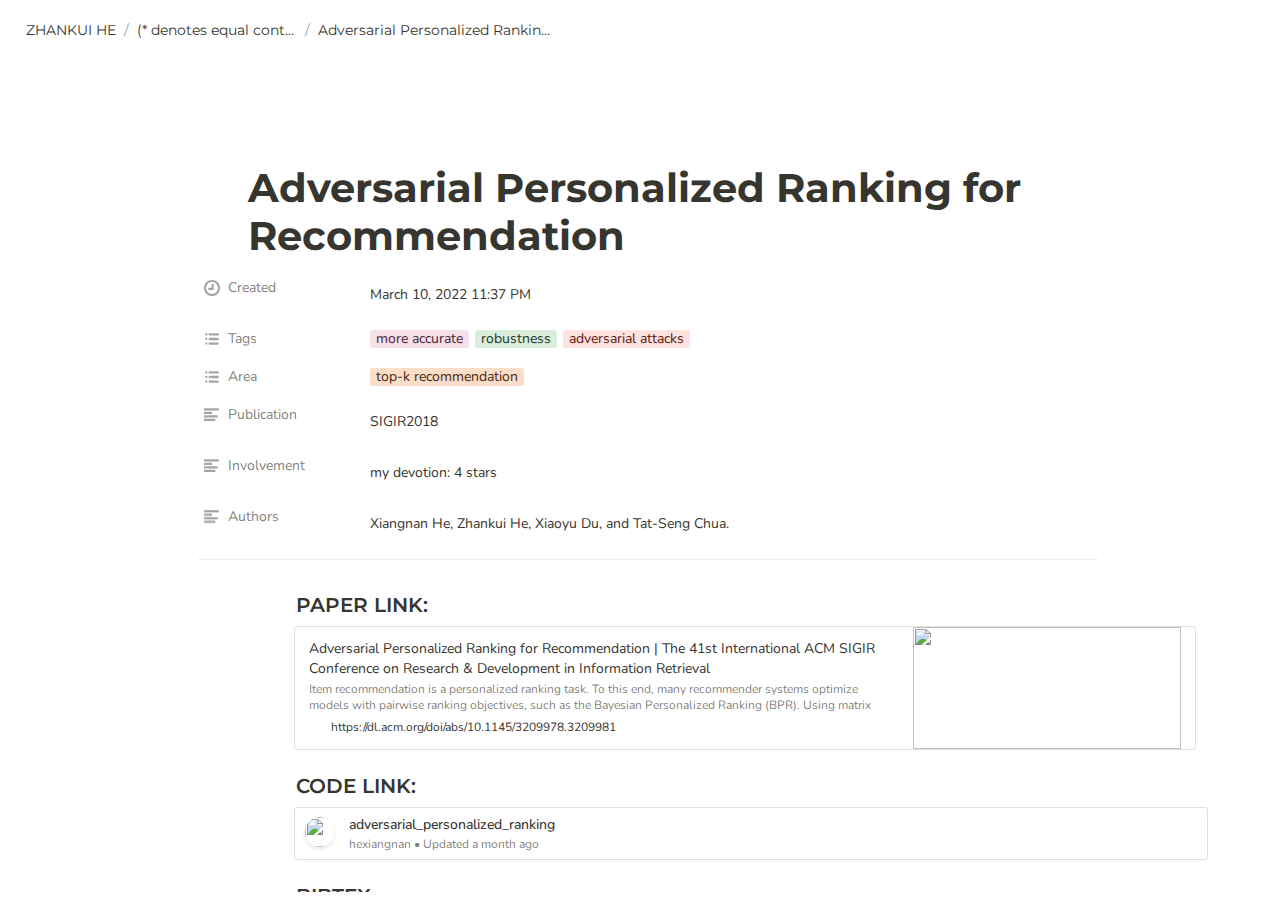
==== commit 79a99d9d: "fix css for collections" ====
--- a/adversarial-personalized-ranking-for-recommendation.html
+++ b/adversarial-personalized-ranking-for-recommendation.html
@@ -1,4 +1,4 @@
-<html class="notion-html"><head lang="en"><meta charset="utf-8"/><meta content="width=device-width,height=device-height,initial-scale=1,maximum-scale=1,user-scalable=no,viewport-fit=cover" name="viewport"/><title>Adversarial Personalized Ranking for Recommendation</title><meta content="en_US" property="og:locale"/><link href="/images/favicon.ico" rel="shortcut icon" type="image/x-icon"/><link href="/images/logo-ios.png" rel="apple-touch-icon"/><meta content="yes" name="apple-mobile-web-app-capable"/><meta content="telephone=no" name="format-detection"/><meta content="no" name="msapplication-tap-highlight"/><link href="4c758603f1604611142662f0ddecadcb583394b5.css" media="print" rel="stylesheet"/><link href="c2966105e8aa352ed123c7fd10adfdee28a77e8d.css" rel="stylesheet"/><meta content="Zhankui He" name="title"/><meta content="Zhankui He's Personal HomePage" name="description"/><link href="https://fonts.googleapis.com/css2?family=Montserrat:wght@500;600;700&amp;display=swap" rel="stylesheet"/><link href="https://fonts.googleapis.com/css2?family=Nunito:wght@500;600;700&amp;display=swap" rel="stylesheet"/><style type="text/css">.notion-topbar div {font-family:Montserrat !important} .notion-page-block > div, .notion-collection_view_page-block > div[data-root] {font-family:Montserrat !important} .notion-header-block div, notion-page-content > notion-collection_view-block > div:first-child div {font-family:Montserrat !important} .notion-sub_header-block div {font-family:Montserrat !important} .notion-sub_sub_header-block div {font-family:Montserrat !important} .notion-scroller {font-family:Montserrat !important} div:not(.notion-code-block) {font-family:Nunito} </style><link href="e1d809d762eeca23edf0cb31bb17bf3c703085f5.css" rel="stylesheet"/><link href="None" rel="icon" sizes="16x16" type="image/png"/></head><body class="notion-body"><style>body{background:#fff}body.dark{background:#2f3437}.initial-loading-spinner{-webkit-animation:rotate 1s linear infinite;animation:rotate 1s linear infinite;-webkit-transform-origin:center center;transform-origin:center center;width:1em;height:1em;opacity:.5;display:block;pointer-events:none}@-webkit-keyframes rotate{0%{-webkit-transform:rotate(0) translateZ(0);transform:rotate(0) translateZ(0)}100%{-webkit-transform:rotate(360deg) translateZ(0);transform:rotate(360deg) translateZ(0)}}@keyframes rotate{0%{-webkit-transform:rotate(0) translateZ(0);transform:rotate(0) translateZ(0)}100%{-webkit-transform:rotate(360deg) translateZ(0);transform:rotate(360deg) translateZ(0)}}</style><style id="scroll-properties"></style><div id="notion-app"><div class="notion-app-inner notion-light-theme" style='color: rgb(55, 53, 47); fill: currentcolor; line-height: 1.5; font-family: ui-sans-serif, -apple-system, BlinkMacSystemFont, "Segoe UI", Helvetica, "Apple Color Emoji", Arial, sans-serif, "Segoe UI Emoji", "Segoe UI Symbol"; -webkit-font-smoothing: auto;'><div class="notion-cursor-listener" style="width: 100vw; height: 100%; position: relative; display: flex; flex: 1 1 0%; background: white; cursor: text;"><div style="display: flex; flex-direction: column; width: 100%; overflow: hidden;"><div style="max-width: 100vw; z-index: 100; background: white; user-select: none;"><div class="notion-topbar" style="width: 100%; max-width: 100vw; height: 45px; opacity: 1; transition: opacity 700ms ease 0s, color 700ms ease 0s; position: relative;"><div style="display: flex; justify-content: space-between; align-items: center; overflow: hidden; height: 45px; padding-left: 12px; padding-right: 10px;"><div class="notranslate" style="display: flex; align-items: center; line-height: 1.2; font-size: 14px; height: 100%; flex-grow: 0; margin-right: 8px; min-width: 0px;"><div class="notion-selectable notion-page-block" data-block-id="e5dc50fb-889e-4686-9d88-388ba7a9a64c" style="display: flex; align-items: center; min-width: 0px;"><a href="zhankui-he.html" rel="noopener noreferrer" style="display: flex; text-decoration: none; user-select: none; cursor: pointer; color: inherit; min-width: 0px;"><div class="notion-focusable" role="button" style="user-select: none; transition: background 20ms ease-in 0s; cursor: pointer; display: inline-flex; align-items: center; flex-shrink: 1; white-space: nowrap; height: 24px; border-radius: 3px; font-size: inherit; line-height: 1.2; min-width: 0px; padding-left: 6px; padding-right: 6px; color: rgb(55, 53, 47);" tabindex="0"><div style="display: flex; align-items: center; min-width: 0px;"><div class="notranslate" style="white-space: nowrap; overflow: hidden; text-overflow: ellipsis; max-width: 160px;">ZHANKUI HE </div></div></div></a></div><span style="margin-left: 2px; margin-right: 2px; color: rgba(55, 53, 47, 0.5);">/</span><div class="notion-selectable notion-collection_view-block" data-block-id="fa7eaddf-5957-4433-9b0b-c0776122b310" style="display: flex; align-items: center; min-width: 0px;"><a href="fa7eaddf595744339b0bc0776122b310.html" rel="noopener noreferrer" style="display: flex; text-decoration: none; user-select: none; cursor: pointer; color: inherit; min-width: 0px;"><div class="notion-focusable" role="button" style="user-select: none; transition: background 20ms ease-in 0s; cursor: pointer; display: inline-flex; align-items: center; flex-shrink: 1; white-space: nowrap; height: 24px; border-radius: 3px; font-size: inherit; line-height: 1.2; min-width: 0px; padding-left: 6px; padding-right: 6px; color: rgb(55, 53, 47);" tabindex="0"><div style="display: flex; align-items: center; min-width: 0px;"><div class="notranslate" style="white-space: nowrap; overflow: hidden; text-overflow: ellipsis; max-width: 160px;">(* denotes equal contribution)</div></div></div></a></div><span style="margin-left: 2px; margin-right: 2px; color: rgba(55, 53, 47, 0.5);">/</span><div class="notion-focusable" role="button" style="user-select: none; transition: background 20ms ease-in 0s; cursor: pointer; display: inline-flex; align-items: center; flex-shrink: 1; white-space: nowrap; height: 24px; border-radius: 3px; font-size: 14px; line-height: 1.2; min-width: 0px; padding-left: 6px; padding-right: 6px; color: rgb(55, 53, 47);" tabindex="0"><div class="notranslate" style="white-space: nowrap; overflow: hidden; text-overflow: ellipsis; max-width: 240px;">Adversarial Personalized Ranking for Recommendation</div></div></div><div style="flex-grow: 1; flex-shrink: 1;"></div><div class="notion-focusable" role="button" style="user-select: none; transition: background 20ms ease-in 0s; cursor: pointer; display: inline-flex; align-items: center; flex-shrink: 0; white-space: nowrap; height: 28px; border-radius: 3px; font-size: 14px; line-height: 1.2; min-width: 0px; padding-left: 8px; padding-right: 8px; color: rgb(55, 53, 47);" tabindex="0"><svg class="searchNew" style="width: 14px; height: 14px; display: block; fill: inherit; flex-shrink: 0; backface-visibility: hidden; margin-right: 6px;" viewbox="0 0 17 17"><path d="M6.78027 13.6729C8.24805 13.6729 9.60156 13.1982 10.709 12.4072L14.875 16.5732C15.0684 16.7666 15.3232 16.8633 15.5957 16.8633C16.167 16.8633 16.5713 16.4238 16.5713 15.8613C16.5713 15.5977 16.4834 15.3516 16.29 15.1582L12.1504 11.0098C13.0205 9.86719 13.5391 8.45215 13.5391 6.91406C13.5391 3.19629 10.498 0.155273 6.78027 0.155273C3.0625 0.155273 0.0214844 3.19629 0.0214844 6.91406C0.0214844 10.6318 3.0625 13.6729 6.78027 13.6729ZM6.78027 12.2139C3.87988 12.2139 1.48047 9.81445 1.48047 6.91406C1.48047 4.01367 3.87988 1.61426 6.78027 1.61426C9.68066 1.61426 12.0801 4.01367 12.0801 6.91406C12.0801 9.81445 9.68066 12.2139 6.78027 12.2139Z"></path></svg>Search</div><div class="notion-focusable" role="button" style="user-select: none; transition: background 20ms ease-in 0s; cursor: pointer; display: flex; align-items: center; justify-content: center; width: 32px; height: 28px; border-radius: 3px;" tabindex="0"><svg class="dots" style="width: 18px; height: 18px; display: block; fill: inherit; flex-shrink: 0; backface-visibility: hidden;" viewbox="0 0 13 3"><g><path d="M3,1.5A1.5,1.5,0,1,1,1.5,0,1.5,1.5,0,0,1,3,1.5Z"></path><path d="M8,1.5A1.5,1.5,0,1,1,6.5,0,1.5,1.5,0,0,1,8,1.5Z"></path><path d="M13,1.5A1.5,1.5,0,1,1,11.5,0,1.5,1.5,0,0,1,13,1.5Z"></path></g></svg></div><div style="flex: 0 0 auto; width: 1px; height: 16px; margin-left: 8px; margin-right: 8px; background: rgba(55, 53, 47, 0.16);"></div><div class="notion-focusable" role="button" style="user-select: none; transition: background 20ms ease-in 0s; cursor: pointer; display: inline-flex; align-items: center; flex-shrink: 0; white-space: nowrap; height: 28px; border-radius: 3px; font-size: 14px; line-height: 1.2; min-width: 0px; padding-left: 8px; padding-right: 8px; color: rgb(55, 53, 47);" tabindex="0"><svg class="notionLogo" style="width: 18px; height: 18px; display: block; fill: inherit; flex-shrink: 0; backface-visibility: hidden; margin-right: 6px;" viewbox="0 0 120 126"><path d="M 20.6927 21.9315C 24.5836 25.0924 26.0432 24.8512 33.3492 24.3638L 102.228 20.2279C 103.689 20.2279 102.474 18.7705 101.987 18.5283L 90.5477 10.2586C 88.3558 8.55699 85.4356 6.60818 79.8387 7.09563L 13.1433 11.9602C 10.711 12.2014 10.2251 13.4175 11.1939 14.3924L 20.6927 21.9315ZM 24.8281 37.9835L 24.8281 110.456C 24.8281 114.351 26.7745 115.808 31.1553 115.567L 106.853 111.187C 111.236 110.946 111.724 108.267 111.724 105.103L 111.724 33.1169C 111.724 29.958 110.509 28.2544 107.826 28.4976L 28.721 33.1169C 25.8018 33.3622 24.8281 34.8225 24.8281 37.9835ZM 99.5567 41.8711C 100.042 44.0622 99.5567 46.2512 97.3618 46.4974L 93.7143 47.2241L 93.7143 100.728C 90.5477 102.43 87.6275 103.403 85.1942 103.403C 81.2983 103.403 80.3226 102.186 77.4044 98.54L 53.5471 61.087L 53.5471 97.3239L 61.0964 99.0275C 61.0964 99.0275 61.0964 103.403 55.0057 103.403L 38.2148 104.377C 37.727 103.403 38.2148 100.973 39.9179 100.486L 44.2996 99.2717L 44.2996 51.36L 38.2158 50.8725C 37.728 48.6815 38.9431 45.5225 42.3532 45.2773L 60.3661 44.0631L 85.1942 82.0036L 85.1942 48.4402L 78.864 47.7136C 78.3781 45.0351 80.3226 43.0902 82.7569 42.849L 99.5567 41.8711ZM 7.5434 5.39404L 76.9175 0.285276C 85.4366 -0.445402 87.6285 0.0440428 92.983 3.93368L 115.128 19.4982C 118.782 22.1747 120 22.9034 120 25.8211L 120 111.187C 120 116.537 118.051 119.701 111.237 120.185L 30.6734 125.05C 25.5584 125.294 23.124 124.565 20.4453 121.158L 4.13735 99.9994C 1.21516 96.1048 0 93.191 0 89.7819L 0 13.903C 0 9.5279 1.94945 5.8785 7.5434 5.39404Z"></path></svg>Try Notion</div></div></div><div style="width: calc(100% - 0px); user-select: none;"></div></div><div class="notion-frame" style="flex-grow: 0; flex-shrink: 1; display: flex; flex-direction: column; background: white; z-index: 1; height: calc(100vh - 45px); max-height: 100%; position: relative; width: 1920px;"><div class="notion-scroller vertical" style="display: flex; flex-direction: column; z-index: 1; flex-grow: 1; position: relative; align-items: center; margin-right: 0px; margin-bottom: 0px; overflow: hidden auto;"><div class="whenContentEditable" data-content-editable-root="true" style="caret-color: rgb(55, 53, 47); width: 100%; display: flex; flex-direction: column; position: relative; align-items: center; flex-grow: 1; --whenContentEditable--WebkitUserModify:read-write-plaintext-only;"><div class="pseudoSelection" contenteditable="false" data-content-editable-void="true" style="user-select: none; --pseudoSelection--background:transparent; width: 100%; display: flex; flex-direction: column; align-items: center; flex-shrink: 0; flex-grow: 0; z-index: 2;"></div><div style="width: 100%; display: flex; justify-content: center; z-index: 3; flex-shrink: 0;"><div style="max-width: 100%; min-width: 0px; width: 900px;"><div style="width: 100%; display: flex; flex-direction: column; align-items: center; flex-shrink: 0; flex-grow: 0;"><div style="max-width: 100%; padding-left: calc(96px + env(safe-area-inset-left)); width: 100%;"><div class="pseudoSelection" contenteditable="false" data-content-editable-void="true" style="user-select: none; --pseudoSelection--background:transparent; pointer-events: none;"><div class="notion-page-controls" style='display: flex; justify-content: flex-start; flex-wrap: wrap; margin-top: 80px; margin-bottom: 4px; margin-left: -1px; color: rgba(55, 53, 47, 0.5); font-family: ui-sans-serif, -apple-system, BlinkMacSystemFont, "Segoe UI", Helvetica, "Apple Color Emoji", Arial, sans-serif, "Segoe UI Emoji", "Segoe UI Symbol"; height: 24px; pointer-events: auto;'></div></div><div style="padding-right: calc(96px + env(safe-area-inset-right));"><div class="notion-selectable notion-page-block" data-block-id="9b2dd970-bbee-4711-a509-e8cecc0a322e" style='color: rgb(55, 53, 47); font-weight: 700; line-height: 1.2; font-size: 40px; font-family: ui-sans-serif, -apple-system, BlinkMacSystemFont, "Segoe UI", Helvetica, "Apple Color Emoji", Arial, sans-serif, "Segoe UI Emoji", "Segoe UI Symbol"; cursor: text; display: flex; align-items: center;'><div contenteditable="false" data-content-editable-leaf="true" placeholder="Untitled" spellcheck="true" style="max-width: 100%; width: 100%; white-space: pre-wrap; word-break: break-word; caret-color: rgb(55, 53, 47); padding: 3px 2px;"><span class="notion-enable-hover" data-token-index="0" style="text-decoration:none;color:inherit">Adversarial Personalized Ranking for Recommendation</span></div></div></div></div></div><div style="width: 100%; display: flex; flex-direction: column; align-items: center; flex-shrink: 0; flex-grow: 0;"><div contenteditable="false" data-content-editable-void="true" style="padding-left: calc(96px + env(safe-area-inset-left)); padding-right: calc(96px + env(safe-area-inset-right)); max-width: 100%; width: 100%;"><div style="width: 100%; font-size: 14px;"><div style="width: 100%; max-width: 100%; padding-top: 8px; padding-bottom: 8px; margin: 0px auto;"><div style="margin: 0px;"><div><div style="display: flex; padding-bottom: 4px;"><div style="display: flex; align-items: center; height: 34px; width: 160px; flex: 0 0 auto; color: rgba(55, 53, 47, 0.65);"><div aria-disabled="true" class="notion-focusable" role="button" style="user-select: none; transition: background 20ms ease-in 0s; display: flex; align-items: center; height: 100%; width: 100%; border-radius: 3px; padding: 0px 6px;" tabindex="-1"><div style="display: flex; align-items: center; line-height: 120%; font-size: 14px; min-width: 0px;"><div style="margin-right: 8px;"><svg class="typesCreatedAt" style="width: 16px; height: 16px; display: block; fill: rgba(55, 53, 47, 0.45); flex-shrink: 0; backface-visibility: hidden;" viewbox="0 0 14 14"><path d="M7.01356 14.0001C8.8042 14.0001 10.5958 13.3107 11.9575 11.9324C14.681 9.21201 14.6808 4.7603 11.9571 2.04013C9.23336 -0.680043 4.77573 -0.680043 2.05199 2.04013C0.727519 3.36277 0 5.13301 0 6.99553C0 8.8764 0.727811 10.6285 2.05199 11.9509C3.43207 13.3106 5.22243 14.0001 7.01356 14.0001ZM3.72947 7.00914V8.461V8.65543H3.92382H5.34563H8.2794H8.4738V8.461V5.52541V3.37947V3.18502H8.2794H6.82747H6.63307V3.37947V6.81467H3.92382H3.72947V7.00914ZM1.83985 6.99553C1.83985 5.61698 2.38099 4.32597 3.36061 3.3477C5.36746 1.34337 8.64803 1.34062 10.6585 3.33944C10.6613 3.34219 10.6639 3.34494 10.6668 3.3477C12.676 5.3546 12.6763 8.63642 10.6668 10.6434C8.65705 12.6504 5.37031 12.6504 3.36061 10.6434C2.38099 9.66506 1.83985 8.37408 1.83985 6.99553Z"></path></svg></div><div style="white-space: nowrap; overflow: hidden; text-overflow: ellipsis;">Created</div></div></div></div><div style="display: flex; align-items: center; margin-left: 4px; height: 100%; flex: 1 1 auto; min-width: 0px;"><div style="display: flex; align-items: center; border-radius: 3px; width: 100%; min-height: 34px; padding: 6px 8px 7px; font-size: 14px; overflow: hidden;"><div style="line-height: 1.5; word-break: break-word; white-space: pre-wrap; pointer-events: none;">March 10, 2022 11:37 PM</div><div style="display: flex; position: absolute; right: 6px; top: 4px;"></div></div></div></div></div><div><div style="display: flex; padding-bottom: 4px;"><div style="display: flex; align-items: center; height: 34px; width: 160px; flex: 0 0 auto; color: rgba(55, 53, 47, 0.65);"><div aria-disabled="true" class="notion-focusable" role="button" style="user-select: none; transition: background 20ms ease-in 0s; display: flex; align-items: center; height: 100%; width: 100%; border-radius: 3px; padding: 0px 6px;" tabindex="-1"><div style="display: flex; align-items: center; line-height: 120%; font-size: 14px; min-width: 0px;"><div style="margin-right: 8px;"><svg class="typesMultipleSelect" style="width: 16px; height: 16px; display: block; fill: rgba(55, 53, 47, 0.45); flex-shrink: 0; backface-visibility: hidden;" viewbox="0 0 14 14"><path d="M4,3 C4,2.447715 4.447715,2 5,2 L12,2 C12.5523,2 13,2.447716 13,3 C13,3.55228 12.5523,4 12,4 L5,4 C4.447715,4 4,3.55228 4,3 Z M4,7 C4,6.447715 4.447715,6 5,6 L12,6 C12.5523,6 13,6.447716 13,7 C13,7.55228 12.5523,8 12,8 L5,8 C4.447715,8 4,7.55228 4,7 Z M4,11 C4,10.447715 4.447715,10 5,10 L12,10 C12.5523,10 13,10.447716 13,11 C13,11.55228 12.5523,12 12,12 L5,12 C4.447715,12 4,11.55228 4,11 Z M2,4 C1.44771525,4 1,3.55228475 1,3 C1,2.44771525 1.44771525,2 2,2 C2.55228475,2 3,2.44771525 3,3 C3,3.55228475 2.55228475,4 2,4 Z M2,8 C1.44771525,8 1,7.55228475 1,7 C1,6.44771525 1.44771525,6 2,6 C2.55228475,6 3,6.44771525 3,7 C3,7.55228475 2.55228475,8 2,8 Z M2,12 C1.44771525,12 1,11.5522847 1,11 C1,10.4477153 1.44771525,10 2,10 C2.55228475,10 3,10.4477153 3,11 C3,11.5522847 2.55228475,12 2,12 Z"></path></svg></div><div style="white-space: nowrap; overflow: hidden; text-overflow: ellipsis;">Tags</div></div></div></div><div style="display: flex; align-items: center; margin-left: 4px; height: 100%; flex: 1 1 auto; min-width: 0px;"><div aria-disabled="false" class="notion-focusable" role="button" style="user-select: none; transition: background 20ms ease-in 0s; cursor: pointer; display: flex; align-items: center; border-radius: 3px; width: 100%; min-height: 34px; padding: 0px 8px; font-size: 14px; overflow: hidden;" tabindex="0"><div style="display: flex; flex-wrap: wrap; padding-top: 8px; padding-bottom: 2px;"><div style="display: flex; align-items: center; flex-shrink: 1; min-width: 0px; height: 18px; border-radius: 3px; padding-left: 6px; padding-right: 6px; font-size: 14px; line-height: 120%; color: rgb(76, 35, 55); background: rgb(245, 224, 233); margin: 0px 6px 6px 0px;"><div style="white-space: nowrap; overflow: hidden; text-overflow: ellipsis;">more accurate</div></div><div style="display: flex; align-items: center; flex-shrink: 1; min-width: 0px; height: 18px; border-radius: 3px; padding-left: 6px; padding-right: 6px; font-size: 14px; line-height: 120%; color: rgb(28, 56, 41); background: rgb(219, 237, 219); margin: 0px 6px 6px 0px;"><div style="white-space: nowrap; overflow: hidden; text-overflow: ellipsis;">robustness</div></div><div style="display: flex; align-items: center; flex-shrink: 1; min-width: 0px; height: 18px; border-radius: 3px; padding-left: 6px; padding-right: 6px; font-size: 14px; line-height: 120%; color: rgb(93, 23, 21); background: rgb(255, 226, 221); margin: 0px 6px 6px 0px;"><div style="white-space: nowrap; overflow: hidden; text-overflow: ellipsis;">adversarial attacks</div></div></div><div style="display: flex; position: absolute; right: 6px; top: 4px;"></div></div></div></div></div><div><div style="display: flex; padding-bottom: 4px;"><div style="display: flex; align-items: center; height: 34px; width: 160px; flex: 0 0 auto; color: rgba(55, 53, 47, 0.65);"><div aria-disabled="true" class="notion-focusable" role="button" style="user-select: none; transition: background 20ms ease-in 0s; display: flex; align-items: center; height: 100%; width: 100%; border-radius: 3px; padding: 0px 6px;" tabindex="-1"><div style="display: flex; align-items: center; line-height: 120%; font-size: 14px; min-width: 0px;"><div style="margin-right: 8px;"><svg class="typesMultipleSelect" style="width: 16px; height: 16px; display: block; fill: rgba(55, 53, 47, 0.45); flex-shrink: 0; backface-visibility: hidden;" viewbox="0 0 14 14"><path d="M4,3 C4,2.447715 4.447715,2 5,2 L12,2 C12.5523,2 13,2.447716 13,3 C13,3.55228 12.5523,4 12,4 L5,4 C4.447715,4 4,3.55228 4,3 Z M4,7 C4,6.447715 4.447715,6 5,6 L12,6 C12.5523,6 13,6.447716 13,7 C13,7.55228 12.5523,8 12,8 L5,8 C4.447715,8 4,7.55228 4,7 Z M4,11 C4,10.447715 4.447715,10 5,10 L12,10 C12.5523,10 13,10.447716 13,11 C13,11.55228 12.5523,12 12,12 L5,12 C4.447715,12 4,11.55228 4,11 Z M2,4 C1.44771525,4 1,3.55228475 1,3 C1,2.44771525 1.44771525,2 2,2 C2.55228475,2 3,2.44771525 3,3 C3,3.55228475 2.55228475,4 2,4 Z M2,8 C1.44771525,8 1,7.55228475 1,7 C1,6.44771525 1.44771525,6 2,6 C2.55228475,6 3,6.44771525 3,7 C3,7.55228475 2.55228475,8 2,8 Z M2,12 C1.44771525,12 1,11.5522847 1,11 C1,10.4477153 1.44771525,10 2,10 C2.55228475,10 3,10.4477153 3,11 C3,11.5522847 2.55228475,12 2,12 Z"></path></svg></div><div style="white-space: nowrap; overflow: hidden; text-overflow: ellipsis;">Area</div></div></div></div><div style="display: flex; align-items: center; margin-left: 4px; height: 100%; flex: 1 1 auto; min-width: 0px;"><div aria-disabled="false" class="notion-focusable" role="button" style="user-select: none; transition: background 20ms ease-in 0s; cursor: pointer; display: flex; align-items: center; border-radius: 3px; width: 100%; min-height: 34px; padding: 0px 8px; font-size: 14px; overflow: hidden;" tabindex="0"><div style="display: flex; flex-wrap: wrap; padding-top: 8px; padding-bottom: 2px;"><div style="display: flex; align-items: center; flex-shrink: 1; min-width: 0px; height: 18px; border-radius: 3px; padding-left: 6px; padding-right: 6px; font-size: 14px; line-height: 120%; color: rgb(73, 41, 14); background: rgb(250, 222, 201); margin: 0px 6px 6px 0px;"><div style="white-space: nowrap; overflow: hidden; text-overflow: ellipsis;">top-k recommendation</div></div></div><div style="display: flex; position: absolute; right: 6px; top: 4px;"></div></div></div></div></div><div><div style="display: flex; padding-bottom: 4px;"><div style="display: flex; align-items: center; height: 34px; width: 160px; flex: 0 0 auto; color: rgba(55, 53, 47, 0.65);"><div aria-disabled="true" class="notion-focusable" role="button" style="user-select: none; transition: background 20ms ease-in 0s; display: flex; align-items: center; height: 100%; width: 100%; border-radius: 3px; padding: 0px 6px;" tabindex="-1"><div style="display: flex; align-items: center; line-height: 120%; font-size: 14px; min-width: 0px;"><div style="margin-right: 8px;"><svg class="typesText" style="width: 16px; height: 16px; display: block; fill: rgba(55, 53, 47, 0.45); flex-shrink: 0; backface-visibility: hidden;" viewbox="0 0 14 14"><path d="M7,4.56818 C7,4.29204 6.77614,4.06818 6.5,4.06818 L0.5,4.06818 C0.223858,4.06818 0,4.29204 0,4.56818 L0,5.61364 C0,5.88978 0.223858,6.11364 0.5,6.11364 L6.5,6.11364 C6.77614,6.11364 7,5.88978 7,5.61364 L7,4.56818 Z M0.5,1 C0.223858,1 0,1.223858 0,1.5 L0,2.54545 C0,2.8216 0.223858,3.04545 0.5,3.04545 L12.5,3.04545 C12.7761,3.04545 13,2.8216 13,2.54545 L13,1.5 C13,1.223858 12.7761,1 12.5,1 L0.5,1 Z M0,8.68182 C0,8.95796 0.223858,9.18182 0.5,9.18182 L11.5,9.18182 C11.7761,9.18182 12,8.95796 12,8.68182 L12,7.63636 C12,7.36022 11.7761,7.13636 11.5,7.13636 L0.5,7.13636 C0.223858,7.13636 0,7.36022 0,7.63636 L0,8.68182 Z M0,11.75 C0,12.0261 0.223858,12.25 0.5,12.25 L9.5,12.25 C9.77614,12.25 10,12.0261 10,11.75 L10,10.70455 C10,10.4284 9.77614,10.20455 9.5,10.20455 L0.5,10.20455 C0.223858,10.20455 0,10.4284 0,10.70455 L0,11.75 Z"></path></svg></div><div style="white-space: nowrap; overflow: hidden; text-overflow: ellipsis;">Publication</div></div></div></div><div style="display: flex; align-items: center; margin-left: 4px; height: 100%; flex: 1 1 auto; min-width: 0px;"><div aria-disabled="false" class="notion-focusable" role="button" style="user-select: none; transition: background 20ms ease-in 0s; cursor: pointer; display: flex; align-items: center; border-radius: 3px; width: 100%; min-height: 34px; padding: 6px 8px 7px; font-size: 14px; overflow: hidden;" tabindex="0"><span style="line-height: 1.5; word-break: break-word; white-space: pre-wrap; pointer-events: none;">SIGIR2018</span><div style="display: flex; position: absolute; right: 6px; top: 4px;"></div></div></div></div></div><div><div style="display: flex; padding-bottom: 4px;"><div style="display: flex; align-items: center; height: 34px; width: 160px; flex: 0 0 auto; color: rgba(55, 53, 47, 0.65);"><div aria-disabled="true" class="notion-focusable" role="button" style="user-select: none; transition: background 20ms ease-in 0s; display: flex; align-items: center; height: 100%; width: 100%; border-radius: 3px; padding: 0px 6px;" tabindex="-1"><div style="display: flex; align-items: center; line-height: 120%; font-size: 14px; min-width: 0px;"><div style="margin-right: 8px;"><svg class="typesText" style="width: 16px; height: 16px; display: block; fill: rgba(55, 53, 47, 0.45); flex-shrink: 0; backface-visibility: hidden;" viewbox="0 0 14 14"><path d="M7,4.56818 C7,4.29204 6.77614,4.06818 6.5,4.06818 L0.5,4.06818 C0.223858,4.06818 0,4.29204 0,4.56818 L0,5.61364 C0,5.88978 0.223858,6.11364 0.5,6.11364 L6.5,6.11364 C6.77614,6.11364 7,5.88978 7,5.61364 L7,4.56818 Z M0.5,1 C0.223858,1 0,1.223858 0,1.5 L0,2.54545 C0,2.8216 0.223858,3.04545 0.5,3.04545 L12.5,3.04545 C12.7761,3.04545 13,2.8216 13,2.54545 L13,1.5 C13,1.223858 12.7761,1 12.5,1 L0.5,1 Z M0,8.68182 C0,8.95796 0.223858,9.18182 0.5,9.18182 L11.5,9.18182 C11.7761,9.18182 12,8.95796 12,8.68182 L12,7.63636 C12,7.36022 11.7761,7.13636 11.5,7.13636 L0.5,7.13636 C0.223858,7.13636 0,7.36022 0,7.63636 L0,8.68182 Z M0,11.75 C0,12.0261 0.223858,12.25 0.5,12.25 L9.5,12.25 C9.77614,12.25 10,12.0261 10,11.75 L10,10.70455 C10,10.4284 9.77614,10.20455 9.5,10.20455 L0.5,10.20455 C0.223858,10.20455 0,10.4284 0,10.70455 L0,11.75 Z"></path></svg></div><div style="white-space: nowrap; overflow: hidden; text-overflow: ellipsis;">Involvement</div></div></div></div><div style="display: flex; align-items: center; margin-left: 4px; height: 100%; flex: 1 1 auto; min-width: 0px;"><div aria-disabled="false" class="notion-focusable" role="button" style="user-select: none; transition: background 20ms ease-in 0s; cursor: pointer; display: flex; align-items: center; border-radius: 3px; width: 100%; min-height: 34px; padding: 6px 8px 7px; font-size: 14px; overflow: hidden;" tabindex="0"><span style="line-height: 1.5; word-break: break-word; white-space: pre-wrap; pointer-events: none;">my devotion: 4 stars</span><div style="display: flex; position: absolute; right: 6px; top: 4px;"></div></div></div></div></div><div><div style="display: flex; padding-bottom: 4px;"><div style="display: flex; align-items: center; height: 34px; width: 160px; flex: 0 0 auto; color: rgba(55, 53, 47, 0.65);"><div aria-disabled="true" class="notion-focusable" role="button" style="user-select: none; transition: background 20ms ease-in 0s; display: flex; align-items: center; height: 100%; width: 100%; border-radius: 3px; padding: 0px 6px;" tabindex="-1"><div style="display: flex; align-items: center; line-height: 120%; font-size: 14px; min-width: 0px;"><div style="margin-right: 8px;"><svg class="typesText" style="width: 16px; height: 16px; display: block; fill: rgba(55, 53, 47, 0.45); flex-shrink: 0; backface-visibility: hidden;" viewbox="0 0 14 14"><path d="M7,4.56818 C7,4.29204 6.77614,4.06818 6.5,4.06818 L0.5,4.06818 C0.223858,4.06818 0,4.29204 0,4.56818 L0,5.61364 C0,5.88978 0.223858,6.11364 0.5,6.11364 L6.5,6.11364 C6.77614,6.11364 7,5.88978 7,5.61364 L7,4.56818 Z M0.5,1 C0.223858,1 0,1.223858 0,1.5 L0,2.54545 C0,2.8216 0.223858,3.04545 0.5,3.04545 L12.5,3.04545 C12.7761,3.04545 13,2.8216 13,2.54545 L13,1.5 C13,1.223858 12.7761,1 12.5,1 L0.5,1 Z M0,8.68182 C0,8.95796 0.223858,9.18182 0.5,9.18182 L11.5,9.18182 C11.7761,9.18182 12,8.95796 12,8.68182 L12,7.63636 C12,7.36022 11.7761,7.13636 11.5,7.13636 L0.5,7.13636 C0.223858,7.13636 0,7.36022 0,7.63636 L0,8.68182 Z M0,11.75 C0,12.0261 0.223858,12.25 0.5,12.25 L9.5,12.25 C9.77614,12.25 10,12.0261 10,11.75 L10,10.70455 C10,10.4284 9.77614,10.20455 9.5,10.20455 L0.5,10.20455 C0.223858,10.20455 0,10.4284 0,10.70455 L0,11.75 Z"></path></svg></div><div style="white-space: nowrap; overflow: hidden; text-overflow: ellipsis;">Authors</div></div></div></div><div style="display: flex; align-items: center; margin-left: 4px; height: 100%; flex: 1 1 auto; min-width: 0px;"><div aria-disabled="false" class="notion-focusable" role="button" style="user-select: none; transition: background 20ms ease-in 0s; cursor: pointer; display: flex; align-items: center; border-radius: 3px; width: 100%; min-height: 34px; padding: 6px 8px 7px; font-size: 14px; overflow: hidden;" tabindex="0"><span style="line-height: 1.5; word-break: break-word; white-space: pre-wrap; pointer-events: none;">Xiangnan He, Zhankui He, Xiaoyu Du, and Tat-Seng Chua.</span><div style="display: flex; position: absolute; right: 6px; top: 4px;"></div></div></div></div></div></div></div></div><div style="width: 100%; height: 1px; background: rgba(55, 53, 47, 0.09); margin-bottom: 8px;"></div></div></div></div></div><div style="display: flex; width: 100%; justify-content: center; padding-top: 5px;"><div style="max-width: 100%; min-width: 0px; width: 900px; padding-right: 0px;"><div class="notion-page-content" style="flex-shrink: 0; flex-grow: 1; max-width: 100%; display: flex; align-items: flex-start; flex-direction: column; font-size: 16px; line-height: 1.5; width: 100%; z-index: 4; padding-bottom: 30vh; padding-left: calc(96px + env(safe-area-inset-left)); padding-right: calc(96px + env(safe-area-inset-right));"><div class="notion-selectable notion-sub_sub_header-block" data-block-id="5785bb67-942b-4145-8eb5-f7a85714680e" style="width: 100%; max-width: 1728px; margin-top: 1em; margin-bottom: 1px;"><div style="display: flex; width: 100%; color: inherit; fill: inherit;"><div contenteditable="false" data-content-editable-leaf="true" placeholder="Heading 3" spellcheck="true" style='max-width: 100%; width: 100%; white-space: pre-wrap; word-break: break-word; caret-color: rgb(55, 53, 47); padding: 3px 2px; font-family: ui-sans-serif, -apple-system, BlinkMacSystemFont, "Segoe UI", Helvetica, "Apple Color Emoji", Arial, sans-serif, "Segoe UI Emoji", "Segoe UI Symbol"; font-weight: 600; font-size: 1.25em; line-height: 1.3;'>PAPER LINK:</div></div></div><div class="notion-selectable notion-bookmark-block" data-block-id="451a7a6e-65d1-49ff-a888-ef90fddf599c" style="width: 100%; max-width: 1728px; margin-top: 4px; margin-bottom: 4px;"><div contenteditable="false" data-content-editable-void="true"><div style="display: flex;"><a href="https://dl.acm.org/doi/abs/10.1145/3209978.3209981" rel="noopener noreferrer" style="display: block; color: inherit; text-decoration: none; flex-grow: 1; min-width: 0px;"><div class="notion-focusable" role="button" style="user-select: none; transition: background 20ms ease-in 0s; cursor: pointer; width: 100%; display: flex; flex-wrap: wrap-reverse; align-items: stretch; text-align: left; overflow: hidden; border: 1px solid rgba(55, 53, 47, 0.16); border-radius: 3px; position: relative; color: inherit; fill: inherit;" tabindex="0"><div style="flex: 4 1 180px; padding: 12px 14px 14px; overflow: hidden; text-align: left;"><div style="font-size: 14px; line-height: 20px; color: rgb(55, 53, 47); white-space: nowrap; overflow: hidden; text-overflow: ellipsis; min-height: 24px; margin-bottom: 2px;">Adversarial Personalized Ranking for Recommendation | The 41st International ACM SIGIR Conference on Research &amp; Development in Information Retrieval</div><div style="font-size: 12px; line-height: 16px; color: rgba(55, 53, 47, 0.65); height: 32px; overflow: hidden;">Item recommendation is a personalized ranking task. To this end, many recommender systems optimize models with pairwise ranking objectives, such as the Bayesian Personalized Ranking (BPR). Using matrix Factorization (MF) - the most widely used model in recommendation - as a demonstration, we show that optimizing it with BPR leads to a recommender model that is not robust.</div><div style="display: flex; margin-top: 6px;"><img src="ecfabd5d34e37e6a28700f49ef0ceca0f0555bb6.png" style="width: 16px; height: 16px; min-width: 16px; margin-right: 6px;"/><div style="font-size: 12px; line-height: 16px; color: rgb(55, 53, 47); white-space: nowrap; overflow: hidden; text-overflow: ellipsis;">https://dl.acm.org/doi/abs/10.1145/3209978.3209981</div></div></div><div style="flex: 1 1 180px; display: block; position: relative;"><div style="position: absolute; inset: 0px;"><div style="width: 100%; height: 100%;"><img src="bed776cef2f5e744029f2bc5389d985debae0646.jpg" style="display: block; object-fit: cover; border-radius: 1px; width: 100%; height: 100%;"/></div></div></div></div></a></div></div></div><div class="notion-selectable notion-sub_sub_header-block" data-block-id="3a208c43-1372-4154-8766-962d548ac677" style="width: 100%; max-width: 1728px; margin-top: 1em; margin-bottom: 1px;"><div style="display: flex; width: 100%; color: inherit; fill: inherit;"><div contenteditable="false" data-content-editable-leaf="true" placeholder="Heading 3" spellcheck="true" style='max-width: 100%; width: 100%; white-space: pre-wrap; word-break: break-word; caret-color: rgb(55, 53, 47); padding: 3px 2px; font-family: ui-sans-serif, -apple-system, BlinkMacSystemFont, "Segoe UI", Helvetica, "Apple Color Emoji", Arial, sans-serif, "Segoe UI Emoji", "Segoe UI Symbol"; font-weight: 600; font-size: 1.25em; line-height: 1.3;'>CODE LINK:</div></div></div><div class="notion-selectable notion-external_object_instance-block" data-block-id="8676db78-a14a-48d0-b2f1-155b7cf944a4" style="width: 100%; max-width: 1728px; margin-top: 4px; margin-bottom: 4px;"><div contenteditable="false" data-content-editable-void="true"><a href="https://github.com/hexiangnan/adversarial_personalized_ranking" rel="noopener noreferrer" style="display: block; color: inherit; text-decoration: none; flex-grow: 1; min-width: 0px;"><div class="notion-focusable" role="button" style="user-select: none; transition: background 20ms ease-in 0s; cursor: pointer; width: 100%; display: flex; align-items: center; border: 1px solid rgba(55, 53, 47, 0.16); border-radius: 3px; padding: 6px; color: inherit; fill: inherit;" tabindex="0"><div style="display: flex; align-self: start; height: 32px; width: 32px; margin: 3px 12px 3px 4px; position: relative;"><div><div style="width: 100%; height: 100%;"><img src="ed9e716a952a7bbc98eb768d9ea217313e3e5133.png" style="display: block; object-fit: cover; border-radius: 34px; width: 30.192px; height: 30.192px; transition: opacity 100ms ease-out 0s; box-shadow: rgba(15, 15, 15, 0.1) 0px 2px 4px;"/></div></div><div style="position: absolute; bottom: -2px; right: -2px;"><div style="width: 100%; height: 100%;"><img src="7190d2e88ba4ef257e2d967a416a1ed4a829520c.png" style="display: block; object-fit: cover; border-radius: 3px; width: 14.208px; height: 14.208px; transition: opacity 100ms ease-out 0s; filter: drop-shadow(white 0px 0px 1px) drop-shadow(white 0px 0px 1px) drop-shadow(white 0px 0px 1px);"/></div></div></div><div style="display: flex; flex-direction: column; justify-content: center; flex-grow: 1; flex-shrink: 1; overflow: hidden;"><div style="display: flex; align-items: baseline; font-size: 14px;"><div spellcheck="false" style="font-weight: 500; white-space: nowrap; overflow: hidden; text-overflow: ellipsis; color: rgb(55, 53, 47);">adversarial_personalized_ranking</div></div><div style="display: flex; align-items: center; color: rgba(55, 53, 47, 0.65); font-size: 12px;"><div spellcheck="false" style="white-space: nowrap; color: rgba(55, 53, 47, 0.65);">hexiangnan</div><span style="margin-left: 3px; margin-right: 3px;">•</span><div style="color: rgba(55, 53, 47, 0.65); font-size: 12px; white-space: nowrap;">Updated a month ago</div></div></div></div></a></div></div><div class="notion-selectable notion-sub_sub_header-block" data-block-id="198ee6bf-8d09-4413-be80-72c1d93e87ba" style="width: 100%; max-width: 1728px; margin-top: 1em; margin-bottom: 1px;"><div style="display: flex; width: 100%; color: inherit; fill: inherit;"><div contenteditable="false" data-content-editable-leaf="true" placeholder="Heading 3" spellcheck="true" style='max-width: 100%; width: 100%; white-space: pre-wrap; word-break: break-word; caret-color: rgb(55, 53, 47); padding: 3px 2px; font-family: ui-sans-serif, -apple-system, BlinkMacSystemFont, "Segoe UI", Helvetica, "Apple Color Emoji", Arial, sans-serif, "Segoe UI Emoji", "Segoe UI Symbol"; font-weight: 600; font-size: 1.25em; line-height: 1.3;'>BIBTEX:</div></div></div><div class="notion-selectable notion-code-block" data-block-id="8e751b86-f9b5-4eb5-851c-3ec5bf080a84" style="width: 100%; max-width: 1728px; margin-top: 4px; margin-bottom: 4px;"><div style="display: flex;"><div contenteditable="false" data-content-editable-void="true" style="flex-grow: 1; border-radius: 3px; text-align: left; position: relative; background: rgb(247, 246, 243); min-width: 0px; width: 100%;"><div><div class="line-numbers notion-code-block" style="display: flex;"><div autocapitalize="off" autocorrect="off" contenteditable="false" data-content-editable-leaf="true" placeholder=" " spellcheck="false" style='flex-grow: 1; flex-shrink: 1; text-align: left; font-family: SFMono-Regular, Menlo, Consolas, "PT Mono", "Liberation Mono", Courier, monospace; font-size: 85%; tab-size: 2; padding: 34px 16px 32px 32px; min-height: 1em; color: rgb(55, 53, 47); white-space: pre-wrap; word-break: break-all; min-width: 0px;'><span class="" data-token-index="0">@inproceedings</span><span class="token punctuation" data-token-index="0">{</span><span class="" data-token-index="0">he2018adversarial,
+<html class="notion-html"><head lang="en"><meta charset="utf-8"/><meta content="width=device-width,height=device-height,initial-scale=1,maximum-scale=1,user-scalable=no,viewport-fit=cover" name="viewport"/><title>Adversarial Personalized Ranking for Recommendation</title><meta content="en_US" property="og:locale"/><link href="/images/favicon.ico" rel="shortcut icon" type="image/x-icon"/><link href="/images/logo-ios.png" rel="apple-touch-icon"/><meta content="yes" name="apple-mobile-web-app-capable"/><meta content="telephone=no" name="format-detection"/><meta content="no" name="msapplication-tap-highlight"/><link href="4c758603f1604611142662f0ddecadcb583394b5.css" media="print" rel="stylesheet"/><link href="c2966105e8aa352ed123c7fd10adfdee28a77e8d.css" rel="stylesheet"/><meta content="Zhankui He" name="title"/><meta content="Zhankui He's Personal HomePage" name="description"/><link href="https://fonts.googleapis.com/css2?family=Nunito:wght@500;600;700&amp;display=swap" rel="stylesheet"/><link href="https://fonts.googleapis.com/css2?family=Montserrat:wght@500;600;700&amp;display=swap" rel="stylesheet"/><style type="text/css">.notion-topbar div {font-family:Montserrat !important} .notion-page-block > div, .notion-collection_view_page-block > div[data-root] {font-family:Montserrat !important} .notion-header-block div, notion-page-content > notion-collection_view-block > div:first-child div {font-family:Montserrat !important} .notion-sub_header-block div {font-family:Montserrat !important} .notion-sub_sub_header-block div {font-family:Montserrat !important} .notion-scroller {font-family:Montserrat !important} div:not(.notion-code-block) {font-family:Nunito} </style><link href="e1d809d762eeca23edf0cb31bb17bf3c703085f5.css" rel="stylesheet"/><link href="None" rel="icon" sizes="16x16" type="image/png"/></head><body class="notion-body"><style>body{background:#fff}body.dark{background:#2f3437}.initial-loading-spinner{-webkit-animation:rotate 1s linear infinite;animation:rotate 1s linear infinite;-webkit-transform-origin:center center;transform-origin:center center;width:1em;height:1em;opacity:.5;display:block;pointer-events:none}@-webkit-keyframes rotate{0%{-webkit-transform:rotate(0) translateZ(0);transform:rotate(0) translateZ(0)}100%{-webkit-transform:rotate(360deg) translateZ(0);transform:rotate(360deg) translateZ(0)}}@keyframes rotate{0%{-webkit-transform:rotate(0) translateZ(0);transform:rotate(0) translateZ(0)}100%{-webkit-transform:rotate(360deg) translateZ(0);transform:rotate(360deg) translateZ(0)}}</style><style id="scroll-properties"></style><div id="notion-app"><div class="notion-app-inner notion-light-theme" style='color: rgb(55, 53, 47); fill: currentcolor; line-height: 1.5; font-family: ui-sans-serif, -apple-system, BlinkMacSystemFont, "Segoe UI", Helvetica, "Apple Color Emoji", Arial, sans-serif, "Segoe UI Emoji", "Segoe UI Symbol"; -webkit-font-smoothing: auto;'><div class="notion-cursor-listener" style="width: 100vw; height: 100%; position: relative; display: flex; flex: 1 1 0%; background: white; cursor: text;"><div style="display: flex; flex-direction: column; width: 100%; overflow: hidden;"><div style="max-width: 100vw; z-index: 100; background: white; user-select: none;"><div class="notion-topbar" style="width: 100%; max-width: 100vw; height: 45px; opacity: 1; transition: opacity 700ms ease 0s, color 700ms ease 0s; position: relative;"><div style="display: flex; justify-content: space-between; align-items: center; overflow: hidden; height: 45px; padding-left: 12px; padding-right: 10px;"><div class="notranslate" style="display: flex; align-items: center; line-height: 1.2; font-size: 14px; height: 100%; flex-grow: 0; margin-right: 8px; min-width: 0px;"><div class="notion-selectable notion-page-block" data-block-id="e5dc50fb-889e-4686-9d88-388ba7a9a64c" style="display: flex; align-items: center; min-width: 0px;"><a href="zhankui-he.html" rel="noopener noreferrer" style="display: flex; text-decoration: none; user-select: none; cursor: pointer; color: inherit; min-width: 0px;"><div class="notion-focusable" role="button" style="user-select: none; transition: background 20ms ease-in 0s; cursor: pointer; display: inline-flex; align-items: center; flex-shrink: 1; white-space: nowrap; height: 24px; border-radius: 3px; font-size: inherit; line-height: 1.2; min-width: 0px; padding-left: 6px; padding-right: 6px; color: rgb(55, 53, 47);" tabindex="0"><div style="display: flex; align-items: center; min-width: 0px;"><div class="notranslate" style="white-space: nowrap; overflow: hidden; text-overflow: ellipsis; max-width: 160px;">ZHANKUI HE </div></div></div></a></div><span style="margin-left: 2px; margin-right: 2px; color: rgba(55, 53, 47, 0.5);">/</span><div class="notion-selectable notion-collection_view-block" data-block-id="fa7eaddf-5957-4433-9b0b-c0776122b310" style="display: flex; align-items: center; min-width: 0px;"><a href="fa7eaddf595744339b0bc0776122b310.html" rel="noopener noreferrer" style="display: flex; text-decoration: none; user-select: none; cursor: pointer; color: inherit; min-width: 0px;"><div class="notion-focusable" role="button" style="user-select: none; transition: background 20ms ease-in 0s; cursor: pointer; display: inline-flex; align-items: center; flex-shrink: 1; white-space: nowrap; height: 24px; border-radius: 3px; font-size: inherit; line-height: 1.2; min-width: 0px; padding-left: 6px; padding-right: 6px; color: rgb(55, 53, 47);" tabindex="0"><div style="display: flex; align-items: center; min-width: 0px;"><div class="notranslate" style="white-space: nowrap; overflow: hidden; text-overflow: ellipsis; max-width: 160px;">(* denotes equal contribution)</div></div></div></a></div><span style="margin-left: 2px; margin-right: 2px; color: rgba(55, 53, 47, 0.5);">/</span><div class="notion-focusable" role="button" style="user-select: none; transition: background 20ms ease-in 0s; cursor: pointer; display: inline-flex; align-items: center; flex-shrink: 1; white-space: nowrap; height: 24px; border-radius: 3px; font-size: 14px; line-height: 1.2; min-width: 0px; padding-left: 6px; padding-right: 6px; color: rgb(55, 53, 47);" tabindex="0"><div class="notranslate" style="white-space: nowrap; overflow: hidden; text-overflow: ellipsis; max-width: 240px;">Adversarial Personalized Ranking for Recommendation</div></div></div><div style="flex-grow: 1; flex-shrink: 1;"></div><div class="notion-focusable" role="button" style="user-select: none; transition: background 20ms ease-in 0s; cursor: pointer; display: inline-flex; align-items: center; flex-shrink: 0; white-space: nowrap; height: 28px; border-radius: 3px; font-size: 14px; line-height: 1.2; min-width: 0px; padding-left: 8px; padding-right: 8px; color: rgb(55, 53, 47);" tabindex="0"><svg class="searchNew" style="width: 14px; height: 14px; display: block; fill: inherit; flex-shrink: 0; backface-visibility: hidden; margin-right: 6px;" viewbox="0 0 17 17"><path d="M6.78027 13.6729C8.24805 13.6729 9.60156 13.1982 10.709 12.4072L14.875 16.5732C15.0684 16.7666 15.3232 16.8633 15.5957 16.8633C16.167 16.8633 16.5713 16.4238 16.5713 15.8613C16.5713 15.5977 16.4834 15.3516 16.29 15.1582L12.1504 11.0098C13.0205 9.86719 13.5391 8.45215 13.5391 6.91406C13.5391 3.19629 10.498 0.155273 6.78027 0.155273C3.0625 0.155273 0.0214844 3.19629 0.0214844 6.91406C0.0214844 10.6318 3.0625 13.6729 6.78027 13.6729ZM6.78027 12.2139C3.87988 12.2139 1.48047 9.81445 1.48047 6.91406C1.48047 4.01367 3.87988 1.61426 6.78027 1.61426C9.68066 1.61426 12.0801 4.01367 12.0801 6.91406C12.0801 9.81445 9.68066 12.2139 6.78027 12.2139Z"></path></svg>Search</div><div class="notion-focusable" role="button" style="user-select: none; transition: background 20ms ease-in 0s; cursor: pointer; display: flex; align-items: center; justify-content: center; width: 32px; height: 28px; border-radius: 3px;" tabindex="0"><svg class="dots" style="width: 18px; height: 18px; display: block; fill: inherit; flex-shrink: 0; backface-visibility: hidden;" viewbox="0 0 13 3"><g><path d="M3,1.5A1.5,1.5,0,1,1,1.5,0,1.5,1.5,0,0,1,3,1.5Z"></path><path d="M8,1.5A1.5,1.5,0,1,1,6.5,0,1.5,1.5,0,0,1,8,1.5Z"></path><path d="M13,1.5A1.5,1.5,0,1,1,11.5,0,1.5,1.5,0,0,1,13,1.5Z"></path></g></svg></div><div style="flex: 0 0 auto; width: 1px; height: 16px; margin-left: 8px; margin-right: 8px; background: rgba(55, 53, 47, 0.16);"></div><div class="notion-focusable" role="button" style="user-select: none; transition: background 20ms ease-in 0s; cursor: pointer; display: inline-flex; align-items: center; flex-shrink: 0; white-space: nowrap; height: 28px; border-radius: 3px; font-size: 14px; line-height: 1.2; min-width: 0px; padding-left: 8px; padding-right: 8px; color: rgb(55, 53, 47);" tabindex="0"><svg class="notionLogo" style="width: 18px; height: 18px; display: block; fill: inherit; flex-shrink: 0; backface-visibility: hidden; margin-right: 6px;" viewbox="0 0 120 126"><path d="M 20.6927 21.9315C 24.5836 25.0924 26.0432 24.8512 33.3492 24.3638L 102.228 20.2279C 103.689 20.2279 102.474 18.7705 101.987 18.5283L 90.5477 10.2586C 88.3558 8.55699 85.4356 6.60818 79.8387 7.09563L 13.1433 11.9602C 10.711 12.2014 10.2251 13.4175 11.1939 14.3924L 20.6927 21.9315ZM 24.8281 37.9835L 24.8281 110.456C 24.8281 114.351 26.7745 115.808 31.1553 115.567L 106.853 111.187C 111.236 110.946 111.724 108.267 111.724 105.103L 111.724 33.1169C 111.724 29.958 110.509 28.2544 107.826 28.4976L 28.721 33.1169C 25.8018 33.3622 24.8281 34.8225 24.8281 37.9835ZM 99.5567 41.8711C 100.042 44.0622 99.5567 46.2512 97.3618 46.4974L 93.7143 47.2241L 93.7143 100.728C 90.5477 102.43 87.6275 103.403 85.1942 103.403C 81.2983 103.403 80.3226 102.186 77.4044 98.54L 53.5471 61.087L 53.5471 97.3239L 61.0964 99.0275C 61.0964 99.0275 61.0964 103.403 55.0057 103.403L 38.2148 104.377C 37.727 103.403 38.2148 100.973 39.9179 100.486L 44.2996 99.2717L 44.2996 51.36L 38.2158 50.8725C 37.728 48.6815 38.9431 45.5225 42.3532 45.2773L 60.3661 44.0631L 85.1942 82.0036L 85.1942 48.4402L 78.864 47.7136C 78.3781 45.0351 80.3226 43.0902 82.7569 42.849L 99.5567 41.8711ZM 7.5434 5.39404L 76.9175 0.285276C 85.4366 -0.445402 87.6285 0.0440428 92.983 3.93368L 115.128 19.4982C 118.782 22.1747 120 22.9034 120 25.8211L 120 111.187C 120 116.537 118.051 119.701 111.237 120.185L 30.6734 125.05C 25.5584 125.294 23.124 124.565 20.4453 121.158L 4.13735 99.9994C 1.21516 96.1048 0 93.191 0 89.7819L 0 13.903C 0 9.5279 1.94945 5.8785 7.5434 5.39404Z"></path></svg>Try Notion</div></div></div><div style="width: calc(100% - 0px); user-select: none;"></div></div><div class="notion-frame" style="flex-grow: 0; flex-shrink: 1; display: flex; flex-direction: column; background: white; z-index: 1; height: calc(100vh - 45px); max-height: 100%; position: relative; width: 1920px;"><div class="notion-scroller vertical" style="display: flex; flex-direction: column; z-index: 1; flex-grow: 1; position: relative; align-items: center; margin-right: 0px; margin-bottom: 0px; overflow: hidden auto;"><div class="whenContentEditable" data-content-editable-root="true" style="caret-color: rgb(55, 53, 47); width: 100%; display: flex; flex-direction: column; position: relative; align-items: center; flex-grow: 1; --whenContentEditable--WebkitUserModify:read-write-plaintext-only;"><div class="pseudoSelection" contenteditable="false" data-content-editable-void="true" style="user-select: none; --pseudoSelection--background:transparent; width: 100%; display: flex; flex-direction: column; align-items: center; flex-shrink: 0; flex-grow: 0; z-index: 2;"></div><div style="width: 100%; display: flex; justify-content: center; z-index: 3; flex-shrink: 0;"><div style="max-width: 100%; min-width: 0px; width: 900px;"><div style="width: 100%; display: flex; flex-direction: column; align-items: center; flex-shrink: 0; flex-grow: 0;"><div style="max-width: 100%; padding-left: calc(96px + env(safe-area-inset-left)); width: 100%;"><div class="pseudoSelection" contenteditable="false" data-content-editable-void="true" style="user-select: none; --pseudoSelection--background:transparent; pointer-events: none;"><div class="notion-page-controls" style='display: flex; justify-content: flex-start; flex-wrap: wrap; margin-top: 80px; margin-bottom: 4px; margin-left: -1px; color: rgba(55, 53, 47, 0.5); font-family: ui-sans-serif, -apple-system, BlinkMacSystemFont, "Segoe UI", Helvetica, "Apple Color Emoji", Arial, sans-serif, "Segoe UI Emoji", "Segoe UI Symbol"; height: 24px; pointer-events: auto;'></div></div><div style="padding-right: calc(96px + env(safe-area-inset-right));"><div class="notion-selectable notion-page-block" data-block-id="9b2dd970-bbee-4711-a509-e8cecc0a322e" style='color: rgb(55, 53, 47); font-weight: 700; line-height: 1.2; font-size: 40px; font-family: ui-sans-serif, -apple-system, BlinkMacSystemFont, "Segoe UI", Helvetica, "Apple Color Emoji", Arial, sans-serif, "Segoe UI Emoji", "Segoe UI Symbol"; cursor: text; display: flex; align-items: center;'><div contenteditable="false" data-content-editable-leaf="true" placeholder="Untitled" spellcheck="true" style="max-width: 100%; width: 100%; white-space: pre-wrap; word-break: break-word; caret-color: rgb(55, 53, 47); padding: 3px 2px;"><span class="notion-enable-hover" data-token-index="0" style="text-decoration:none;color:inherit">Adversarial Personalized Ranking for Recommendation</span></div></div></div></div></div><div style="width: 100%; display: flex; flex-direction: column; align-items: center; flex-shrink: 0; flex-grow: 0;"><div contenteditable="false" data-content-editable-void="true" style="padding-left: calc(96px + env(safe-area-inset-left)); padding-right: calc(96px + env(safe-area-inset-right)); max-width: 100%; width: 100%;"><div style="width: 100%; font-size: 14px;"><div style="width: 100%; max-width: 100%; padding-top: 8px; padding-bottom: 8px; margin: 0px auto;"><div style="margin: 0px;"><div><div style="display: flex; padding-bottom: 4px;"><div style="display: flex; align-items: center; height: 34px; width: 160px; flex: 0 0 auto; color: rgba(55, 53, 47, 0.65);"><div aria-disabled="true" class="notion-focusable" role="button" style="user-select: none; transition: background 20ms ease-in 0s; display: flex; align-items: center; height: 100%; width: 100%; border-radius: 3px; padding: 0px 6px;" tabindex="-1"><div style="display: flex; align-items: center; line-height: 120%; font-size: 14px; min-width: 0px;"><div style="margin-right: 8px;"><svg class="typesCreatedAt" style="width: 16px; height: 16px; display: block; fill: rgba(55, 53, 47, 0.45); flex-shrink: 0; backface-visibility: hidden;" viewbox="0 0 14 14"><path d="M7.01356 14.0001C8.8042 14.0001 10.5958 13.3107 11.9575 11.9324C14.681 9.21201 14.6808 4.7603 11.9571 2.04013C9.23336 -0.680043 4.77573 -0.680043 2.05199 2.04013C0.727519 3.36277 0 5.13301 0 6.99553C0 8.8764 0.727811 10.6285 2.05199 11.9509C3.43207 13.3106 5.22243 14.0001 7.01356 14.0001ZM3.72947 7.00914V8.461V8.65543H3.92382H5.34563H8.2794H8.4738V8.461V5.52541V3.37947V3.18502H8.2794H6.82747H6.63307V3.37947V6.81467H3.92382H3.72947V7.00914ZM1.83985 6.99553C1.83985 5.61698 2.38099 4.32597 3.36061 3.3477C5.36746 1.34337 8.64803 1.34062 10.6585 3.33944C10.6613 3.34219 10.6639 3.34494 10.6668 3.3477C12.676 5.3546 12.6763 8.63642 10.6668 10.6434C8.65705 12.6504 5.37031 12.6504 3.36061 10.6434C2.38099 9.66506 1.83985 8.37408 1.83985 6.99553Z"></path></svg></div><div style="white-space: nowrap; overflow: hidden; text-overflow: ellipsis;">Created</div></div></div></div><div style="display: flex; align-items: center; margin-left: 4px; height: 100%; flex: 1 1 auto; min-width: 0px;"><div style="display: flex; align-items: center; border-radius: 3px; width: 100%; min-height: 34px; padding: 6px 8px 7px; font-size: 14px; overflow: hidden;"><div style="line-height: 1.5; word-break: break-word; white-space: pre-wrap; pointer-events: none;">March 10, 2022 11:37 PM</div><div style="display: flex; position: absolute; right: 6px; top: 4px;"></div></div></div></div></div><div><div style="display: flex; padding-bottom: 4px;"><div style="display: flex; align-items: center; height: 34px; width: 160px; flex: 0 0 auto; color: rgba(55, 53, 47, 0.65);"><div aria-disabled="true" class="notion-focusable" role="button" style="user-select: none; transition: background 20ms ease-in 0s; display: flex; align-items: center; height: 100%; width: 100%; border-radius: 3px; padding: 0px 6px;" tabindex="-1"><div style="display: flex; align-items: center; line-height: 120%; font-size: 14px; min-width: 0px;"><div style="margin-right: 8px;"><svg class="typesMultipleSelect" style="width: 16px; height: 16px; display: block; fill: rgba(55, 53, 47, 0.45); flex-shrink: 0; backface-visibility: hidden;" viewbox="0 0 14 14"><path d="M4,3 C4,2.447715 4.447715,2 5,2 L12,2 C12.5523,2 13,2.447716 13,3 C13,3.55228 12.5523,4 12,4 L5,4 C4.447715,4 4,3.55228 4,3 Z M4,7 C4,6.447715 4.447715,6 5,6 L12,6 C12.5523,6 13,6.447716 13,7 C13,7.55228 12.5523,8 12,8 L5,8 C4.447715,8 4,7.55228 4,7 Z M4,11 C4,10.447715 4.447715,10 5,10 L12,10 C12.5523,10 13,10.447716 13,11 C13,11.55228 12.5523,12 12,12 L5,12 C4.447715,12 4,11.55228 4,11 Z M2,4 C1.44771525,4 1,3.55228475 1,3 C1,2.44771525 1.44771525,2 2,2 C2.55228475,2 3,2.44771525 3,3 C3,3.55228475 2.55228475,4 2,4 Z M2,8 C1.44771525,8 1,7.55228475 1,7 C1,6.44771525 1.44771525,6 2,6 C2.55228475,6 3,6.44771525 3,7 C3,7.55228475 2.55228475,8 2,8 Z M2,12 C1.44771525,12 1,11.5522847 1,11 C1,10.4477153 1.44771525,10 2,10 C2.55228475,10 3,10.4477153 3,11 C3,11.5522847 2.55228475,12 2,12 Z"></path></svg></div><div style="white-space: nowrap; overflow: hidden; text-overflow: ellipsis;">Tags</div></div></div></div><div style="display: flex; align-items: center; margin-left: 4px; height: 100%; flex: 1 1 auto; min-width: 0px;"><div aria-disabled="false" class="notion-focusable" role="button" style="user-select: none; transition: background 20ms ease-in 0s; cursor: pointer; display: flex; align-items: center; border-radius: 3px; width: 100%; min-height: 34px; padding: 0px 8px; font-size: 14px; overflow: hidden;" tabindex="0"><div style="display: flex; flex-wrap: wrap; padding-top: 8px; padding-bottom: 2px;"><div style="display: flex; align-items: center; flex-shrink: 1; min-width: 0px; height: 18px; border-radius: 3px; padding-left: 6px; padding-right: 6px; font-size: 14px; line-height: 120%; color: rgb(76, 35, 55); background: rgb(245, 224, 233); margin: 0px 6px 6px 0px;"><div style="white-space: nowrap; overflow: hidden; text-overflow: ellipsis;">more accurate</div></div><div style="display: flex; align-items: center; flex-shrink: 1; min-width: 0px; height: 18px; border-radius: 3px; padding-left: 6px; padding-right: 6px; font-size: 14px; line-height: 120%; color: rgb(28, 56, 41); background: rgb(219, 237, 219); margin: 0px 6px 6px 0px;"><div style="white-space: nowrap; overflow: hidden; text-overflow: ellipsis;">robustness</div></div><div style="display: flex; align-items: center; flex-shrink: 1; min-width: 0px; height: 18px; border-radius: 3px; padding-left: 6px; padding-right: 6px; font-size: 14px; line-height: 120%; color: rgb(93, 23, 21); background: rgb(255, 226, 221); margin: 0px 6px 6px 0px;"><div style="white-space: nowrap; overflow: hidden; text-overflow: ellipsis;">adversarial attacks</div></div></div><div style="display: flex; position: absolute; right: 6px; top: 4px;"></div></div></div></div></div><div><div style="display: flex; padding-bottom: 4px;"><div style="display: flex; align-items: center; height: 34px; width: 160px; flex: 0 0 auto; color: rgba(55, 53, 47, 0.65);"><div aria-disabled="true" class="notion-focusable" role="button" style="user-select: none; transition: background 20ms ease-in 0s; display: flex; align-items: center; height: 100%; width: 100%; border-radius: 3px; padding: 0px 6px;" tabindex="-1"><div style="display: flex; align-items: center; line-height: 120%; font-size: 14px; min-width: 0px;"><div style="margin-right: 8px;"><svg class="typesMultipleSelect" style="width: 16px; height: 16px; display: block; fill: rgba(55, 53, 47, 0.45); flex-shrink: 0; backface-visibility: hidden;" viewbox="0 0 14 14"><path d="M4,3 C4,2.447715 4.447715,2 5,2 L12,2 C12.5523,2 13,2.447716 13,3 C13,3.55228 12.5523,4 12,4 L5,4 C4.447715,4 4,3.55228 4,3 Z M4,7 C4,6.447715 4.447715,6 5,6 L12,6 C12.5523,6 13,6.447716 13,7 C13,7.55228 12.5523,8 12,8 L5,8 C4.447715,8 4,7.55228 4,7 Z M4,11 C4,10.447715 4.447715,10 5,10 L12,10 C12.5523,10 13,10.447716 13,11 C13,11.55228 12.5523,12 12,12 L5,12 C4.447715,12 4,11.55228 4,11 Z M2,4 C1.44771525,4 1,3.55228475 1,3 C1,2.44771525 1.44771525,2 2,2 C2.55228475,2 3,2.44771525 3,3 C3,3.55228475 2.55228475,4 2,4 Z M2,8 C1.44771525,8 1,7.55228475 1,7 C1,6.44771525 1.44771525,6 2,6 C2.55228475,6 3,6.44771525 3,7 C3,7.55228475 2.55228475,8 2,8 Z M2,12 C1.44771525,12 1,11.5522847 1,11 C1,10.4477153 1.44771525,10 2,10 C2.55228475,10 3,10.4477153 3,11 C3,11.5522847 2.55228475,12 2,12 Z"></path></svg></div><div style="white-space: nowrap; overflow: hidden; text-overflow: ellipsis;">Area</div></div></div></div><div style="display: flex; align-items: center; margin-left: 4px; height: 100%; flex: 1 1 auto; min-width: 0px;"><div aria-disabled="false" class="notion-focusable" role="button" style="user-select: none; transition: background 20ms ease-in 0s; cursor: pointer; display: flex; align-items: center; border-radius: 3px; width: 100%; min-height: 34px; padding: 0px 8px; font-size: 14px; overflow: hidden;" tabindex="0"><div style="display: flex; flex-wrap: wrap; padding-top: 8px; padding-bottom: 2px;"><div style="display: flex; align-items: center; flex-shrink: 1; min-width: 0px; height: 18px; border-radius: 3px; padding-left: 6px; padding-right: 6px; font-size: 14px; line-height: 120%; color: rgb(73, 41, 14); background: rgb(250, 222, 201); margin: 0px 6px 6px 0px;"><div style="white-space: nowrap; overflow: hidden; text-overflow: ellipsis;">top-k recommendation</div></div></div><div style="display: flex; position: absolute; right: 6px; top: 4px;"></div></div></div></div></div><div><div style="display: flex; padding-bottom: 4px;"><div style="display: flex; align-items: center; height: 34px; width: 160px; flex: 0 0 auto; color: rgba(55, 53, 47, 0.65);"><div aria-disabled="true" class="notion-focusable" role="button" style="user-select: none; transition: background 20ms ease-in 0s; display: flex; align-items: center; height: 100%; width: 100%; border-radius: 3px; padding: 0px 6px;" tabindex="-1"><div style="display: flex; align-items: center; line-height: 120%; font-size: 14px; min-width: 0px;"><div style="margin-right: 8px;"><svg class="typesText" style="width: 16px; height: 16px; display: block; fill: rgba(55, 53, 47, 0.45); flex-shrink: 0; backface-visibility: hidden;" viewbox="0 0 14 14"><path d="M7,4.56818 C7,4.29204 6.77614,4.06818 6.5,4.06818 L0.5,4.06818 C0.223858,4.06818 0,4.29204 0,4.56818 L0,5.61364 C0,5.88978 0.223858,6.11364 0.5,6.11364 L6.5,6.11364 C6.77614,6.11364 7,5.88978 7,5.61364 L7,4.56818 Z M0.5,1 C0.223858,1 0,1.223858 0,1.5 L0,2.54545 C0,2.8216 0.223858,3.04545 0.5,3.04545 L12.5,3.04545 C12.7761,3.04545 13,2.8216 13,2.54545 L13,1.5 C13,1.223858 12.7761,1 12.5,1 L0.5,1 Z M0,8.68182 C0,8.95796 0.223858,9.18182 0.5,9.18182 L11.5,9.18182 C11.7761,9.18182 12,8.95796 12,8.68182 L12,7.63636 C12,7.36022 11.7761,7.13636 11.5,7.13636 L0.5,7.13636 C0.223858,7.13636 0,7.36022 0,7.63636 L0,8.68182 Z M0,11.75 C0,12.0261 0.223858,12.25 0.5,12.25 L9.5,12.25 C9.77614,12.25 10,12.0261 10,11.75 L10,10.70455 C10,10.4284 9.77614,10.20455 9.5,10.20455 L0.5,10.20455 C0.223858,10.20455 0,10.4284 0,10.70455 L0,11.75 Z"></path></svg></div><div style="white-space: nowrap; overflow: hidden; text-overflow: ellipsis;">Publication</div></div></div></div><div style="display: flex; align-items: center; margin-left: 4px; height: 100%; flex: 1 1 auto; min-width: 0px;"><div aria-disabled="false" class="notion-focusable" role="button" style="user-select: none; transition: background 20ms ease-in 0s; cursor: pointer; display: flex; align-items: center; border-radius: 3px; width: 100%; min-height: 34px; padding: 6px 8px 7px; font-size: 14px; overflow: hidden;" tabindex="0"><span style="line-height: 1.5; word-break: break-word; white-space: pre-wrap; pointer-events: none;">SIGIR2018</span><div style="display: flex; position: absolute; right: 6px; top: 4px;"></div></div></div></div></div><div><div style="display: flex; padding-bottom: 4px;"><div style="display: flex; align-items: center; height: 34px; width: 160px; flex: 0 0 auto; color: rgba(55, 53, 47, 0.65);"><div aria-disabled="true" class="notion-focusable" role="button" style="user-select: none; transition: background 20ms ease-in 0s; display: flex; align-items: center; height: 100%; width: 100%; border-radius: 3px; padding: 0px 6px;" tabindex="-1"><div style="display: flex; align-items: center; line-height: 120%; font-size: 14px; min-width: 0px;"><div style="margin-right: 8px;"><svg class="typesText" style="width: 16px; height: 16px; display: block; fill: rgba(55, 53, 47, 0.45); flex-shrink: 0; backface-visibility: hidden;" viewbox="0 0 14 14"><path d="M7,4.56818 C7,4.29204 6.77614,4.06818 6.5,4.06818 L0.5,4.06818 C0.223858,4.06818 0,4.29204 0,4.56818 L0,5.61364 C0,5.88978 0.223858,6.11364 0.5,6.11364 L6.5,6.11364 C6.77614,6.11364 7,5.88978 7,5.61364 L7,4.56818 Z M0.5,1 C0.223858,1 0,1.223858 0,1.5 L0,2.54545 C0,2.8216 0.223858,3.04545 0.5,3.04545 L12.5,3.04545 C12.7761,3.04545 13,2.8216 13,2.54545 L13,1.5 C13,1.223858 12.7761,1 12.5,1 L0.5,1 Z M0,8.68182 C0,8.95796 0.223858,9.18182 0.5,9.18182 L11.5,9.18182 C11.7761,9.18182 12,8.95796 12,8.68182 L12,7.63636 C12,7.36022 11.7761,7.13636 11.5,7.13636 L0.5,7.13636 C0.223858,7.13636 0,7.36022 0,7.63636 L0,8.68182 Z M0,11.75 C0,12.0261 0.223858,12.25 0.5,12.25 L9.5,12.25 C9.77614,12.25 10,12.0261 10,11.75 L10,10.70455 C10,10.4284 9.77614,10.20455 9.5,10.20455 L0.5,10.20455 C0.223858,10.20455 0,10.4284 0,10.70455 L0,11.75 Z"></path></svg></div><div style="white-space: nowrap; overflow: hidden; text-overflow: ellipsis;">Involvement</div></div></div></div><div style="display: flex; align-items: center; margin-left: 4px; height: 100%; flex: 1 1 auto; min-width: 0px;"><div aria-disabled="false" class="notion-focusable" role="button" style="user-select: none; transition: background 20ms ease-in 0s; cursor: pointer; display: flex; align-items: center; border-radius: 3px; width: 100%; min-height: 34px; padding: 6px 8px 7px; font-size: 14px; overflow: hidden;" tabindex="0"><span style="line-height: 1.5; word-break: break-word; white-space: pre-wrap; pointer-events: none;">my devotion: 4 stars</span><div style="display: flex; position: absolute; right: 6px; top: 4px;"></div></div></div></div></div><div><div style="display: flex; padding-bottom: 4px;"><div style="display: flex; align-items: center; height: 34px; width: 160px; flex: 0 0 auto; color: rgba(55, 53, 47, 0.65);"><div aria-disabled="true" class="notion-focusable" role="button" style="user-select: none; transition: background 20ms ease-in 0s; display: flex; align-items: center; height: 100%; width: 100%; border-radius: 3px; padding: 0px 6px;" tabindex="-1"><div style="display: flex; align-items: center; line-height: 120%; font-size: 14px; min-width: 0px;"><div style="margin-right: 8px;"><svg class="typesText" style="width: 16px; height: 16px; display: block; fill: rgba(55, 53, 47, 0.45); flex-shrink: 0; backface-visibility: hidden;" viewbox="0 0 14 14"><path d="M7,4.56818 C7,4.29204 6.77614,4.06818 6.5,4.06818 L0.5,4.06818 C0.223858,4.06818 0,4.29204 0,4.56818 L0,5.61364 C0,5.88978 0.223858,6.11364 0.5,6.11364 L6.5,6.11364 C6.77614,6.11364 7,5.88978 7,5.61364 L7,4.56818 Z M0.5,1 C0.223858,1 0,1.223858 0,1.5 L0,2.54545 C0,2.8216 0.223858,3.04545 0.5,3.04545 L12.5,3.04545 C12.7761,3.04545 13,2.8216 13,2.54545 L13,1.5 C13,1.223858 12.7761,1 12.5,1 L0.5,1 Z M0,8.68182 C0,8.95796 0.223858,9.18182 0.5,9.18182 L11.5,9.18182 C11.7761,9.18182 12,8.95796 12,8.68182 L12,7.63636 C12,7.36022 11.7761,7.13636 11.5,7.13636 L0.5,7.13636 C0.223858,7.13636 0,7.36022 0,7.63636 L0,8.68182 Z M0,11.75 C0,12.0261 0.223858,12.25 0.5,12.25 L9.5,12.25 C9.77614,12.25 10,12.0261 10,11.75 L10,10.70455 C10,10.4284 9.77614,10.20455 9.5,10.20455 L0.5,10.20455 C0.223858,10.20455 0,10.4284 0,10.70455 L0,11.75 Z"></path></svg></div><div style="white-space: nowrap; overflow: hidden; text-overflow: ellipsis;">Authors</div></div></div></div><div style="display: flex; align-items: center; margin-left: 4px; height: 100%; flex: 1 1 auto; min-width: 0px;"><div aria-disabled="false" class="notion-focusable" role="button" style="user-select: none; transition: background 20ms ease-in 0s; cursor: pointer; display: flex; align-items: center; border-radius: 3px; width: 100%; min-height: 34px; padding: 6px 8px 7px; font-size: 14px; overflow: hidden;" tabindex="0"><span style="line-height: 1.5; word-break: break-word; white-space: pre-wrap; pointer-events: none;">Xiangnan He, Zhankui He, Xiaoyu Du, and Tat-Seng Chua.</span><div style="display: flex; position: absolute; right: 6px; top: 4px;"></div></div></div></div></div></div></div></div><div style="width: 100%; height: 1px; background: rgba(55, 53, 47, 0.09); margin-bottom: 8px;"></div></div></div></div></div><div style="display: flex; width: 100%; justify-content: center; padding-top: 5px;"><div style="max-width: 100%; min-width: 0px; width: 900px; padding-right: 0px;"><div class="notion-page-content" style="flex-shrink: 0; flex-grow: 1; max-width: 100%; display: flex; align-items: flex-start; flex-direction: column; font-size: 16px; line-height: 1.5; width: 100%; z-index: 4; padding-bottom: 30vh; padding-left: calc(96px + env(safe-area-inset-left)); padding-right: calc(96px + env(safe-area-inset-right));"><div class="notion-selectable notion-sub_sub_header-block" data-block-id="5785bb67-942b-4145-8eb5-f7a85714680e" style="width: 100%; max-width: 1728px; margin-top: 1em; margin-bottom: 1px;"><div style="display: flex; width: 100%; color: inherit; fill: inherit;"><div contenteditable="false" data-content-editable-leaf="true" placeholder="Heading 3" spellcheck="true" style='max-width: 100%; width: 100%; white-space: pre-wrap; word-break: break-word; caret-color: rgb(55, 53, 47); padding: 3px 2px; font-family: ui-sans-serif, -apple-system, BlinkMacSystemFont, "Segoe UI", Helvetica, "Apple Color Emoji", Arial, sans-serif, "Segoe UI Emoji", "Segoe UI Symbol"; font-weight: 600; font-size: 1.25em; line-height: 1.3;'>PAPER LINK:</div></div></div><div class="notion-selectable notion-bookmark-block" data-block-id="451a7a6e-65d1-49ff-a888-ef90fddf599c" style="width: 100%; max-width: 1728px; margin-top: 4px; margin-bottom: 4px;"><div contenteditable="false" data-content-editable-void="true"><div style="display: flex;"><a href="https://dl.acm.org/doi/abs/10.1145/3209978.3209981" rel="noopener noreferrer" style="display: block; color: inherit; text-decoration: none; flex-grow: 1; min-width: 0px;"><div class="notion-focusable" role="button" style="user-select: none; transition: background 20ms ease-in 0s; cursor: pointer; width: 100%; display: flex; flex-wrap: wrap-reverse; align-items: stretch; text-align: left; overflow: hidden; border: 1px solid rgba(55, 53, 47, 0.16); border-radius: 3px; position: relative; color: inherit; fill: inherit;" tabindex="0"><div style="flex: 4 1 180px; padding: 12px 14px 14px; overflow: hidden; text-align: left;"><div style="font-size: 14px; line-height: 20px; color: rgb(55, 53, 47); white-space: nowrap; overflow: hidden; text-overflow: ellipsis; min-height: 24px; margin-bottom: 2px;">Adversarial Personalized Ranking for Recommendation | The 41st International ACM SIGIR Conference on Research &amp; Development in Information Retrieval</div><div style="font-size: 12px; line-height: 16px; color: rgba(55, 53, 47, 0.65); height: 32px; overflow: hidden;">Item recommendation is a personalized ranking task. To this end, many recommender systems optimize models with pairwise ranking objectives, such as the Bayesian Personalized Ranking (BPR). Using matrix Factorization (MF) - the most widely used model in recommendation - as a demonstration, we show that optimizing it with BPR leads to a recommender model that is not robust.</div><div style="display: flex; margin-top: 6px;"><img src="ecfabd5d34e37e6a28700f49ef0ceca0f0555bb6.png" style="width: 16px; height: 16px; min-width: 16px; margin-right: 6px;"/><div style="font-size: 12px; line-height: 16px; color: rgb(55, 53, 47); white-space: nowrap; overflow: hidden; text-overflow: ellipsis;">https://dl.acm.org/doi/abs/10.1145/3209978.3209981</div></div></div><div style="flex: 1 1 180px; display: block; position: relative;"><div style="position: absolute; inset: 0px;"><div style="width: 100%; height: 100%;"><img src="bed776cef2f5e744029f2bc5389d985debae0646.jpg" style="display: block; object-fit: cover; border-radius: 1px; width: 100%; height: 100%;"/></div></div></div></div></a></div></div></div><div class="notion-selectable notion-sub_sub_header-block" data-block-id="3a208c43-1372-4154-8766-962d548ac677" style="width: 100%; max-width: 1728px; margin-top: 1em; margin-bottom: 1px;"><div style="display: flex; width: 100%; color: inherit; fill: inherit;"><div contenteditable="false" data-content-editable-leaf="true" placeholder="Heading 3" spellcheck="true" style='max-width: 100%; width: 100%; white-space: pre-wrap; word-break: break-word; caret-color: rgb(55, 53, 47); padding: 3px 2px; font-family: ui-sans-serif, -apple-system, BlinkMacSystemFont, "Segoe UI", Helvetica, "Apple Color Emoji", Arial, sans-serif, "Segoe UI Emoji", "Segoe UI Symbol"; font-weight: 600; font-size: 1.25em; line-height: 1.3;'>CODE LINK:</div></div></div><div class="notion-selectable notion-external_object_instance-block" data-block-id="8676db78-a14a-48d0-b2f1-155b7cf944a4" style="width: 100%; max-width: 1728px; margin-top: 4px; margin-bottom: 4px;"><div contenteditable="false" data-content-editable-void="true"><a href="https://github.com/hexiangnan/adversarial_personalized_ranking" rel="noopener noreferrer" style="display: block; color: inherit; text-decoration: none; flex-grow: 1; min-width: 0px;"><div class="notion-focusable" role="button" style="user-select: none; transition: background 20ms ease-in 0s; cursor: pointer; width: 100%; display: flex; align-items: center; border: 1px solid rgba(55, 53, 47, 0.16); border-radius: 3px; padding: 6px; color: inherit; fill: inherit;" tabindex="0"><div style="display: flex; align-self: start; height: 32px; width: 32px; margin: 3px 12px 3px 4px; position: relative;"><div><div style="width: 100%; height: 100%;"><img src="ed9e716a952a7bbc98eb768d9ea217313e3e5133.png" style="display: block; object-fit: cover; border-radius: 34px; width: 30.192px; height: 30.192px; transition: opacity 100ms ease-out 0s; box-shadow: rgba(15, 15, 15, 0.1) 0px 2px 4px;"/></div></div><div style="position: absolute; bottom: -2px; right: -2px;"><div style="width: 100%; height: 100%;"><img src="7190d2e88ba4ef257e2d967a416a1ed4a829520c.png" style="display: block; object-fit: cover; border-radius: 3px; width: 14.208px; height: 14.208px; transition: opacity 100ms ease-out 0s; filter: drop-shadow(white 0px 0px 1px) drop-shadow(white 0px 0px 1px) drop-shadow(white 0px 0px 1px);"/></div></div></div><div style="display: flex; flex-direction: column; justify-content: center; flex-grow: 1; flex-shrink: 1; overflow: hidden;"><div style="display: flex; align-items: baseline; font-size: 14px;"><div spellcheck="false" style="font-weight: 500; white-space: nowrap; overflow: hidden; text-overflow: ellipsis; color: rgb(55, 53, 47);">adversarial_personalized_ranking</div></div><div style="display: flex; align-items: center; color: rgba(55, 53, 47, 0.65); font-size: 12px;"><div spellcheck="false" style="white-space: nowrap; color: rgba(55, 53, 47, 0.65);">hexiangnan</div><span style="margin-left: 3px; margin-right: 3px;">•</span><div style="color: rgba(55, 53, 47, 0.65); font-size: 12px; white-space: nowrap;">Updated a month ago</div></div></div></div></a></div></div><div class="notion-selectable notion-sub_sub_header-block" data-block-id="198ee6bf-8d09-4413-be80-72c1d93e87ba" style="width: 100%; max-width: 1728px; margin-top: 1em; margin-bottom: 1px;"><div style="display: flex; width: 100%; color: inherit; fill: inherit;"><div contenteditable="false" data-content-editable-leaf="true" placeholder="Heading 3" spellcheck="true" style='max-width: 100%; width: 100%; white-space: pre-wrap; word-break: break-word; caret-color: rgb(55, 53, 47); padding: 3px 2px; font-family: ui-sans-serif, -apple-system, BlinkMacSystemFont, "Segoe UI", Helvetica, "Apple Color Emoji", Arial, sans-serif, "Segoe UI Emoji", "Segoe UI Symbol"; font-weight: 600; font-size: 1.25em; line-height: 1.3;'>BIBTEX:</div></div></div><div class="notion-selectable notion-code-block" data-block-id="8e751b86-f9b5-4eb5-851c-3ec5bf080a84" style="width: 100%; max-width: 1728px; margin-top: 4px; margin-bottom: 4px;"><div style="display: flex;"><div contenteditable="false" data-content-editable-void="true" style="flex-grow: 1; border-radius: 3px; text-align: left; position: relative; background: rgb(247, 246, 243); min-width: 0px; width: 100%;"><div><div class="line-numbers notion-code-block" style="display: flex;"><div autocapitalize="off" autocorrect="off" contenteditable="false" data-content-editable-leaf="true" placeholder=" " spellcheck="false" style='flex-grow: 1; flex-shrink: 1; text-align: left; font-family: SFMono-Regular, Menlo, Consolas, "PT Mono", "Liberation Mono", Courier, monospace; font-size: 85%; tab-size: 2; padding: 34px 16px 32px 32px; min-height: 1em; color: rgb(55, 53, 47); white-space: pre-wrap; word-break: break-all; min-width: 0px;'><span class="" data-token-index="0">@inproceedings</span><span class="token punctuation" data-token-index="0">{</span><span class="" data-token-index="0">he2018adversarial,
   title=</span><span class="token punctuation" data-token-index="0">{</span><span class="" data-token-index="0">Adversarial personalized ranking for recommendation</span><span class="token punctuation" data-token-index="0">}</span><span class="" data-token-index="0">,
   author=</span><span class="token punctuation" data-token-index="0">{</span><span class="" data-token-index="0">He, Xiangnan and He, Zhankui and Du, Xiaoyu and Chua, Tat-Seng</span><span class="token punctuation" data-token-index="0">}</span><span class="" data-token-index="0">,
   booktitle=</span><span class="token punctuation" data-token-index="0">{</span><span class="" data-token-index="0">The 41st International ACM SIGIR Conference on Research </span><span class="token function selector" data-token-index="0">\&amp;</span><span class="" data-token-index="0"> Development in Information Retrieval</span><span class="token punctuation" data-token-index="0">}</span><span class="" data-token-index="0">,
--- a/e1d809d762eeca23edf0cb31bb17bf3c703085f5.css
+++ b/e1d809d762eeca23edf0cb31bb17bf3c703085f5.css
@@ -0,0 +1,186 @@
+/* img styling */
+img {
+  max-width: 95%;
+  height: auto;
+  border-radius: 5px;
+}
+
+/* enables hover effect on buttons */
+div[role="button"]:not(.notion-record-icon):hover {
+  background: rgba(55, 53, 47, 0.08);
+}
+
+/* hides loading spinners */
+.loading-spinner {
+  display: none !important;
+}
+
+/* hides elements on the top right (search box, duplicate, notion shortcut) */
+.notion-topbar > div > div:not(:first-child) {
+  display: none !important;
+}
+
+/* stops inline databases from overflowing horizontally */
+.notion-frame {
+  max-width: 100%;
+  width: 100vw !important;
+}
+
+.notion-selectable {
+  max-width: 100% !important;
+}
+
+.notion-scroller .notion-collection_view-block {
+  width: 100% !important;
+  max-width: 100% !important;
+}
+
+/* Resizes inlines databases */
+.notion-scroller .notion-collection_view-block > div,
+.notion-scroller .notion-collection_view-block .notion-list-view,
+.notion-scroller .notion-collection_view-block .notion-gallery-view,
+.notion-scroller .notion-collection_view-block .notion-table-view,
+.notion-scroller .notion-collection_view-block .notion-board-view,
+.notion-scroller .notion-collection_view-block .notion-calendar-view {
+  max-width: 100% !important;
+  padding: 1px  !important;
+}
+
+/* pull alias arrows back inline */
+svg.alias {
+  display: inline-block !important;
+  height: auto !important;
+}
+
+/* stops text from overflowing past max-width on bookmark blocks; */
+.notion-bookmark-block div {
+  white-space: unset !important;
+}
+
+/* fixes oversized page properties on Safari */
+.notion-scroller
+  > div:nth-child(2):not(.notion-page-content)
+  > div:not([data-block-id])
+  div:not(.notion-page-details-controls) {
+  height: auto !important;
+}
+
+/* fixes possible stray header on tables */
+.notion-collection_view_page-block > div:first-child {
+  transform: unset !important;
+}
+
+/* fixes oversize icons in inline page links */
+a[data-token-index] svg.page {
+  height: auto !important;
+}
+
+/* mobile fixes */
+@media only screen and (max-width: 960px) {
+  /* normalizes banner / page title width */
+  .notion-scroller > div:not([class]),
+  .notion-scroller > div > div:not([class]) {
+    width: 100% !important;
+    max-width: 960px !important;
+    padding-left: 0 !important;
+    padding-right: 0 !important;
+  }
+
+  /* normalizes content width */
+  .notion-page-content,
+  .notion-page-content > .notion-collection_view-block,
+  .notion-page-content > .notion-collection_view-block > div,
+  .notion-page-content > .notion-collection_view-block > .notion-scroller > div {
+    width: 100vw !important;
+    /* max-width: unset !important; */
+    padding-right: 0 !important;
+    padding-left: 0 !important;
+  }
+
+  /* add padding to banner, but not to image */
+  .notion-frame > .notion-scroller > div:first-child > div:last-child {
+    padding-right: 2em !important;
+    padding-left: 2em !important;
+  }
+
+  /* add padding to content */
+  .notion-scroller > div:not([class]):not(:first-child),
+  .notion-scroller > .notion-page-content,
+  .notion-frame > .notion-scroller > .notion-scroller > .notion-list-view,
+  .notion-frame > .notion-scroller > .notion-scroller > .notion-gallery-view,
+  .notion-frame > .notion-scroller > .notion-scroller > .notion-table-view,
+  .notion-frame > .notion-scroller > .notion-scroller > .notion-board-view,
+  .notion-frame > .notion-scroller > .notion-scroller > .notion-calendar-view {
+    padding-right: 2em !important;
+    padding-left: 2em !important;
+    flex-wrap: wrap
+  }
+
+  /* collapses flex rows into columns */
+  .notion-column_list-block > div {
+    flex-direction: column;
+  }
+  .notion-column_list-block > div > * {
+    width: unset !important;
+  }
+
+  /* forces gallery to wrap around pages */
+  .notion-gallery-view {
+    width: 100vw;
+  }
+
+  /* enable horizontal scroll for lists and tables on mobile */
+  .notion-collection-item > a {
+    overflow: visible !important;
+  }
+  .notion-collection-item > a > div {
+    width: unset !important;
+  }
+  .notion-scroller.horizontal {
+    overflow-x: scroll;
+  }
+
+  /* makes the top border on overflowing list reach the full width of the list */
+  .notion-list-view > .notion-collection_view_page-block {
+    width: fit-content;
+  }
+
+  .notion-scroller
+  > div:nth-child(2):not(.notion-page-content)
+  > div:not([data-block-id])
+  div:not(.notion-page-details-controls) {
+  padding-left: 0!important;
+  padding-right: 0!important;
+}
+
+.notion-scroller {
+  padding: 1px!important;
+}
+
+}
+
+.pseudoAfter:after {
+  color: var(--pseudoAfter--color);
+  content: var(--pseudoAfter--content);
+  border: var(--pseudoAfter--border);
+  width: var(--pseudoAfter--width);
+  height: var(--pseudoAfter--height);
+  display: var(--pseudoAfter--display);
+  background: var(--pseudoAfter--background);
+}
+
+.pseudoBefore:before {
+  color: var(--pseudoBefore--color);
+  content: var(--pseudoBefore--content);
+  border: var(--pseudoBefore--border);
+  width: var(--pseudoBefore--width);
+  height: var(--pseudoBefore--height);
+  display: var(--pseudoBefore--display) !important;
+  background: var(--pseudoBefore--background);
+}
+
+.pseudoSelection ::selection {
+  color: var(--pseudoSelection--color);
+  background: var(--pseudoSelection--background);
+  text-shadow: var(--pseudoSelection--textShadow);
+}
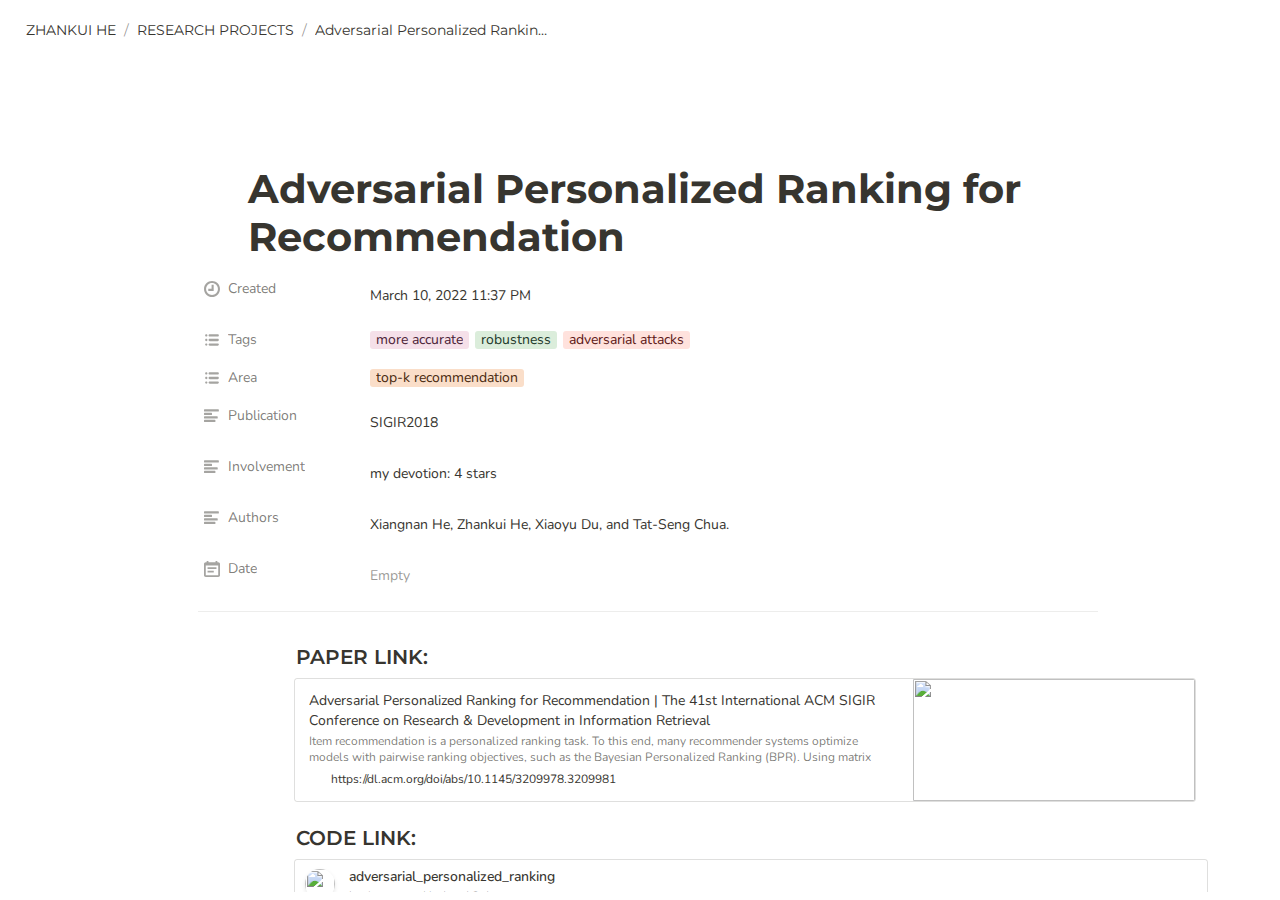
==== commit 908832d7: "update mobile fix" ====
--- a/adversarial-personalized-ranking-for-recommendation.html
+++ b/adversarial-personalized-ranking-for-recommendation.html
@@ -1,8 +1,8 @@
-<html class="notion-html"><head lang="en"><meta charset="utf-8"/><meta content="width=device-width,height=device-height,initial-scale=1,maximum-scale=1,user-scalable=no,viewport-fit=cover" name="viewport"/><title>Adversarial Personalized Ranking for Recommendation</title><meta content="en_US" property="og:locale"/><link href="/images/favicon.ico" rel="shortcut icon" type="image/x-icon"/><link href="/images/logo-ios.png" rel="apple-touch-icon"/><meta content="yes" name="apple-mobile-web-app-capable"/><meta content="telephone=no" name="format-detection"/><meta content="no" name="msapplication-tap-highlight"/><link href="4c758603f1604611142662f0ddecadcb583394b5.css" media="print" rel="stylesheet"/><link href="c2966105e8aa352ed123c7fd10adfdee28a77e8d.css" rel="stylesheet"/><meta content="Zhankui He" name="title"/><meta content="Zhankui He's Personal HomePage" name="description"/><link href="https://fonts.googleapis.com/css2?family=Nunito:wght@500;600;700&amp;display=swap" rel="stylesheet"/><link href="https://fonts.googleapis.com/css2?family=Montserrat:wght@500;600;700&amp;display=swap" rel="stylesheet"/><style type="text/css">.notion-topbar div {font-family:Montserrat !important} .notion-page-block > div, .notion-collection_view_page-block > div[data-root] {font-family:Montserrat !important} .notion-header-block div, notion-page-content > notion-collection_view-block > div:first-child div {font-family:Montserrat !important} .notion-sub_header-block div {font-family:Montserrat !important} .notion-sub_sub_header-block div {font-family:Montserrat !important} .notion-scroller {font-family:Montserrat !important} div:not(.notion-code-block) {font-family:Nunito} </style><link href="e1d809d762eeca23edf0cb31bb17bf3c703085f5.css" rel="stylesheet"/><link href="None" rel="icon" sizes="16x16" type="image/png"/></head><body class="notion-body"><style>body{background:#fff}body.dark{background:#2f3437}.initial-loading-spinner{-webkit-animation:rotate 1s linear infinite;animation:rotate 1s linear infinite;-webkit-transform-origin:center center;transform-origin:center center;width:1em;height:1em;opacity:.5;display:block;pointer-events:none}@-webkit-keyframes rotate{0%{-webkit-transform:rotate(0) translateZ(0);transform:rotate(0) translateZ(0)}100%{-webkit-transform:rotate(360deg) translateZ(0);transform:rotate(360deg) translateZ(0)}}@keyframes rotate{0%{-webkit-transform:rotate(0) translateZ(0);transform:rotate(0) translateZ(0)}100%{-webkit-transform:rotate(360deg) translateZ(0);transform:rotate(360deg) translateZ(0)}}</style><style id="scroll-properties"></style><div id="notion-app"><div class="notion-app-inner notion-light-theme" style='color: rgb(55, 53, 47); fill: currentcolor; line-height: 1.5; font-family: ui-sans-serif, -apple-system, BlinkMacSystemFont, "Segoe UI", Helvetica, "Apple Color Emoji", Arial, sans-serif, "Segoe UI Emoji", "Segoe UI Symbol"; -webkit-font-smoothing: auto;'><div class="notion-cursor-listener" style="width: 100vw; height: 100%; position: relative; display: flex; flex: 1 1 0%; background: white; cursor: text;"><div style="display: flex; flex-direction: column; width: 100%; overflow: hidden;"><div style="max-width: 100vw; z-index: 100; background: white; user-select: none;"><div class="notion-topbar" style="width: 100%; max-width: 100vw; height: 45px; opacity: 1; transition: opacity 700ms ease 0s, color 700ms ease 0s; position: relative;"><div style="display: flex; justify-content: space-between; align-items: center; overflow: hidden; height: 45px; padding-left: 12px; padding-right: 10px;"><div class="notranslate" style="display: flex; align-items: center; line-height: 1.2; font-size: 14px; height: 100%; flex-grow: 0; margin-right: 8px; min-width: 0px;"><div class="notion-selectable notion-page-block" data-block-id="e5dc50fb-889e-4686-9d88-388ba7a9a64c" style="display: flex; align-items: center; min-width: 0px;"><a href="zhankui-he.html" rel="noopener noreferrer" style="display: flex; text-decoration: none; user-select: none; cursor: pointer; color: inherit; min-width: 0px;"><div class="notion-focusable" role="button" style="user-select: none; transition: background 20ms ease-in 0s; cursor: pointer; display: inline-flex; align-items: center; flex-shrink: 1; white-space: nowrap; height: 24px; border-radius: 3px; font-size: inherit; line-height: 1.2; min-width: 0px; padding-left: 6px; padding-right: 6px; color: rgb(55, 53, 47);" tabindex="0"><div style="display: flex; align-items: center; min-width: 0px;"><div class="notranslate" style="white-space: nowrap; overflow: hidden; text-overflow: ellipsis; max-width: 160px;">ZHANKUI HE </div></div></div></a></div><span style="margin-left: 2px; margin-right: 2px; color: rgba(55, 53, 47, 0.5);">/</span><div class="notion-selectable notion-collection_view-block" data-block-id="fa7eaddf-5957-4433-9b0b-c0776122b310" style="display: flex; align-items: center; min-width: 0px;"><a href="fa7eaddf595744339b0bc0776122b310.html" rel="noopener noreferrer" style="display: flex; text-decoration: none; user-select: none; cursor: pointer; color: inherit; min-width: 0px;"><div class="notion-focusable" role="button" style="user-select: none; transition: background 20ms ease-in 0s; cursor: pointer; display: inline-flex; align-items: center; flex-shrink: 1; white-space: nowrap; height: 24px; border-radius: 3px; font-size: inherit; line-height: 1.2; min-width: 0px; padding-left: 6px; padding-right: 6px; color: rgb(55, 53, 47);" tabindex="0"><div style="display: flex; align-items: center; min-width: 0px;"><div class="notranslate" style="white-space: nowrap; overflow: hidden; text-overflow: ellipsis; max-width: 160px;">(* denotes equal contribution)</div></div></div></a></div><span style="margin-left: 2px; margin-right: 2px; color: rgba(55, 53, 47, 0.5);">/</span><div class="notion-focusable" role="button" style="user-select: none; transition: background 20ms ease-in 0s; cursor: pointer; display: inline-flex; align-items: center; flex-shrink: 1; white-space: nowrap; height: 24px; border-radius: 3px; font-size: 14px; line-height: 1.2; min-width: 0px; padding-left: 6px; padding-right: 6px; color: rgb(55, 53, 47);" tabindex="0"><div class="notranslate" style="white-space: nowrap; overflow: hidden; text-overflow: ellipsis; max-width: 240px;">Adversarial Personalized Ranking for Recommendation</div></div></div><div style="flex-grow: 1; flex-shrink: 1;"></div><div class="notion-focusable" role="button" style="user-select: none; transition: background 20ms ease-in 0s; cursor: pointer; display: inline-flex; align-items: center; flex-shrink: 0; white-space: nowrap; height: 28px; border-radius: 3px; font-size: 14px; line-height: 1.2; min-width: 0px; padding-left: 8px; padding-right: 8px; color: rgb(55, 53, 47);" tabindex="0"><svg class="searchNew" style="width: 14px; height: 14px; display: block; fill: inherit; flex-shrink: 0; backface-visibility: hidden; margin-right: 6px;" viewbox="0 0 17 17"><path d="M6.78027 13.6729C8.24805 13.6729 9.60156 13.1982 10.709 12.4072L14.875 16.5732C15.0684 16.7666 15.3232 16.8633 15.5957 16.8633C16.167 16.8633 16.5713 16.4238 16.5713 15.8613C16.5713 15.5977 16.4834 15.3516 16.29 15.1582L12.1504 11.0098C13.0205 9.86719 13.5391 8.45215 13.5391 6.91406C13.5391 3.19629 10.498 0.155273 6.78027 0.155273C3.0625 0.155273 0.0214844 3.19629 0.0214844 6.91406C0.0214844 10.6318 3.0625 13.6729 6.78027 13.6729ZM6.78027 12.2139C3.87988 12.2139 1.48047 9.81445 1.48047 6.91406C1.48047 4.01367 3.87988 1.61426 6.78027 1.61426C9.68066 1.61426 12.0801 4.01367 12.0801 6.91406C12.0801 9.81445 9.68066 12.2139 6.78027 12.2139Z"></path></svg>Search</div><div class="notion-focusable" role="button" style="user-select: none; transition: background 20ms ease-in 0s; cursor: pointer; display: flex; align-items: center; justify-content: center; width: 32px; height: 28px; border-radius: 3px;" tabindex="0"><svg class="dots" style="width: 18px; height: 18px; display: block; fill: inherit; flex-shrink: 0; backface-visibility: hidden;" viewbox="0 0 13 3"><g><path d="M3,1.5A1.5,1.5,0,1,1,1.5,0,1.5,1.5,0,0,1,3,1.5Z"></path><path d="M8,1.5A1.5,1.5,0,1,1,6.5,0,1.5,1.5,0,0,1,8,1.5Z"></path><path d="M13,1.5A1.5,1.5,0,1,1,11.5,0,1.5,1.5,0,0,1,13,1.5Z"></path></g></svg></div><div style="flex: 0 0 auto; width: 1px; height: 16px; margin-left: 8px; margin-right: 8px; background: rgba(55, 53, 47, 0.16);"></div><div class="notion-focusable" role="button" style="user-select: none; transition: background 20ms ease-in 0s; cursor: pointer; display: inline-flex; align-items: center; flex-shrink: 0; white-space: nowrap; height: 28px; border-radius: 3px; font-size: 14px; line-height: 1.2; min-width: 0px; padding-left: 8px; padding-right: 8px; color: rgb(55, 53, 47);" tabindex="0"><svg class="notionLogo" style="width: 18px; height: 18px; display: block; fill: inherit; flex-shrink: 0; backface-visibility: hidden; margin-right: 6px;" viewbox="0 0 120 126"><path d="M 20.6927 21.9315C 24.5836 25.0924 26.0432 24.8512 33.3492 24.3638L 102.228 20.2279C 103.689 20.2279 102.474 18.7705 101.987 18.5283L 90.5477 10.2586C 88.3558 8.55699 85.4356 6.60818 79.8387 7.09563L 13.1433 11.9602C 10.711 12.2014 10.2251 13.4175 11.1939 14.3924L 20.6927 21.9315ZM 24.8281 37.9835L 24.8281 110.456C 24.8281 114.351 26.7745 115.808 31.1553 115.567L 106.853 111.187C 111.236 110.946 111.724 108.267 111.724 105.103L 111.724 33.1169C 111.724 29.958 110.509 28.2544 107.826 28.4976L 28.721 33.1169C 25.8018 33.3622 24.8281 34.8225 24.8281 37.9835ZM 99.5567 41.8711C 100.042 44.0622 99.5567 46.2512 97.3618 46.4974L 93.7143 47.2241L 93.7143 100.728C 90.5477 102.43 87.6275 103.403 85.1942 103.403C 81.2983 103.403 80.3226 102.186 77.4044 98.54L 53.5471 61.087L 53.5471 97.3239L 61.0964 99.0275C 61.0964 99.0275 61.0964 103.403 55.0057 103.403L 38.2148 104.377C 37.727 103.403 38.2148 100.973 39.9179 100.486L 44.2996 99.2717L 44.2996 51.36L 38.2158 50.8725C 37.728 48.6815 38.9431 45.5225 42.3532 45.2773L 60.3661 44.0631L 85.1942 82.0036L 85.1942 48.4402L 78.864 47.7136C 78.3781 45.0351 80.3226 43.0902 82.7569 42.849L 99.5567 41.8711ZM 7.5434 5.39404L 76.9175 0.285276C 85.4366 -0.445402 87.6285 0.0440428 92.983 3.93368L 115.128 19.4982C 118.782 22.1747 120 22.9034 120 25.8211L 120 111.187C 120 116.537 118.051 119.701 111.237 120.185L 30.6734 125.05C 25.5584 125.294 23.124 124.565 20.4453 121.158L 4.13735 99.9994C 1.21516 96.1048 0 93.191 0 89.7819L 0 13.903C 0 9.5279 1.94945 5.8785 7.5434 5.39404Z"></path></svg>Try Notion</div></div></div><div style="width: calc(100% - 0px); user-select: none;"></div></div><div class="notion-frame" style="flex-grow: 0; flex-shrink: 1; display: flex; flex-direction: column; background: white; z-index: 1; height: calc(100vh - 45px); max-height: 100%; position: relative; width: 1920px;"><div class="notion-scroller vertical" style="display: flex; flex-direction: column; z-index: 1; flex-grow: 1; position: relative; align-items: center; margin-right: 0px; margin-bottom: 0px; overflow: hidden auto;"><div class="whenContentEditable" data-content-editable-root="true" style="caret-color: rgb(55, 53, 47); width: 100%; display: flex; flex-direction: column; position: relative; align-items: center; flex-grow: 1; --whenContentEditable--WebkitUserModify:read-write-plaintext-only;"><div class="pseudoSelection" contenteditable="false" data-content-editable-void="true" style="user-select: none; --pseudoSelection--background:transparent; width: 100%; display: flex; flex-direction: column; align-items: center; flex-shrink: 0; flex-grow: 0; z-index: 2;"></div><div style="width: 100%; display: flex; justify-content: center; z-index: 3; flex-shrink: 0;"><div style="max-width: 100%; min-width: 0px; width: 900px;"><div style="width: 100%; display: flex; flex-direction: column; align-items: center; flex-shrink: 0; flex-grow: 0;"><div style="max-width: 100%; padding-left: calc(96px + env(safe-area-inset-left)); width: 100%;"><div class="pseudoSelection" contenteditable="false" data-content-editable-void="true" style="user-select: none; --pseudoSelection--background:transparent; pointer-events: none;"><div class="notion-page-controls" style='display: flex; justify-content: flex-start; flex-wrap: wrap; margin-top: 80px; margin-bottom: 4px; margin-left: -1px; color: rgba(55, 53, 47, 0.5); font-family: ui-sans-serif, -apple-system, BlinkMacSystemFont, "Segoe UI", Helvetica, "Apple Color Emoji", Arial, sans-serif, "Segoe UI Emoji", "Segoe UI Symbol"; height: 24px; pointer-events: auto;'></div></div><div style="padding-right: calc(96px + env(safe-area-inset-right));"><div class="notion-selectable notion-page-block" data-block-id="9b2dd970-bbee-4711-a509-e8cecc0a322e" style='color: rgb(55, 53, 47); font-weight: 700; line-height: 1.2; font-size: 40px; font-family: ui-sans-serif, -apple-system, BlinkMacSystemFont, "Segoe UI", Helvetica, "Apple Color Emoji", Arial, sans-serif, "Segoe UI Emoji", "Segoe UI Symbol"; cursor: text; display: flex; align-items: center;'><div contenteditable="false" data-content-editable-leaf="true" placeholder="Untitled" spellcheck="true" style="max-width: 100%; width: 100%; white-space: pre-wrap; word-break: break-word; caret-color: rgb(55, 53, 47); padding: 3px 2px;"><span class="notion-enable-hover" data-token-index="0" style="text-decoration:none;color:inherit">Adversarial Personalized Ranking for Recommendation</span></div></div></div></div></div><div style="width: 100%; display: flex; flex-direction: column; align-items: center; flex-shrink: 0; flex-grow: 0;"><div contenteditable="false" data-content-editable-void="true" style="padding-left: calc(96px + env(safe-area-inset-left)); padding-right: calc(96px + env(safe-area-inset-right)); max-width: 100%; width: 100%;"><div style="width: 100%; font-size: 14px;"><div style="width: 100%; max-width: 100%; padding-top: 8px; padding-bottom: 8px; margin: 0px auto;"><div style="margin: 0px;"><div><div style="display: flex; padding-bottom: 4px;"><div style="display: flex; align-items: center; height: 34px; width: 160px; flex: 0 0 auto; color: rgba(55, 53, 47, 0.65);"><div aria-disabled="true" class="notion-focusable" role="button" style="user-select: none; transition: background 20ms ease-in 0s; display: flex; align-items: center; height: 100%; width: 100%; border-radius: 3px; padding: 0px 6px;" tabindex="-1"><div style="display: flex; align-items: center; line-height: 120%; font-size: 14px; min-width: 0px;"><div style="margin-right: 8px;"><svg class="typesCreatedAt" style="width: 16px; height: 16px; display: block; fill: rgba(55, 53, 47, 0.45); flex-shrink: 0; backface-visibility: hidden;" viewbox="0 0 14 14"><path d="M7.01356 14.0001C8.8042 14.0001 10.5958 13.3107 11.9575 11.9324C14.681 9.21201 14.6808 4.7603 11.9571 2.04013C9.23336 -0.680043 4.77573 -0.680043 2.05199 2.04013C0.727519 3.36277 0 5.13301 0 6.99553C0 8.8764 0.727811 10.6285 2.05199 11.9509C3.43207 13.3106 5.22243 14.0001 7.01356 14.0001ZM3.72947 7.00914V8.461V8.65543H3.92382H5.34563H8.2794H8.4738V8.461V5.52541V3.37947V3.18502H8.2794H6.82747H6.63307V3.37947V6.81467H3.92382H3.72947V7.00914ZM1.83985 6.99553C1.83985 5.61698 2.38099 4.32597 3.36061 3.3477C5.36746 1.34337 8.64803 1.34062 10.6585 3.33944C10.6613 3.34219 10.6639 3.34494 10.6668 3.3477C12.676 5.3546 12.6763 8.63642 10.6668 10.6434C8.65705 12.6504 5.37031 12.6504 3.36061 10.6434C2.38099 9.66506 1.83985 8.37408 1.83985 6.99553Z"></path></svg></div><div style="white-space: nowrap; overflow: hidden; text-overflow: ellipsis;">Created</div></div></div></div><div style="display: flex; align-items: center; margin-left: 4px; height: 100%; flex: 1 1 auto; min-width: 0px;"><div style="display: flex; align-items: center; border-radius: 3px; width: 100%; min-height: 34px; padding: 6px 8px 7px; font-size: 14px; overflow: hidden;"><div style="line-height: 1.5; word-break: break-word; white-space: pre-wrap; pointer-events: none;">March 10, 2022 11:37 PM</div><div style="display: flex; position: absolute; right: 6px; top: 4px;"></div></div></div></div></div><div><div style="display: flex; padding-bottom: 4px;"><div style="display: flex; align-items: center; height: 34px; width: 160px; flex: 0 0 auto; color: rgba(55, 53, 47, 0.65);"><div aria-disabled="true" class="notion-focusable" role="button" style="user-select: none; transition: background 20ms ease-in 0s; display: flex; align-items: center; height: 100%; width: 100%; border-radius: 3px; padding: 0px 6px;" tabindex="-1"><div style="display: flex; align-items: center; line-height: 120%; font-size: 14px; min-width: 0px;"><div style="margin-right: 8px;"><svg class="typesMultipleSelect" style="width: 16px; height: 16px; display: block; fill: rgba(55, 53, 47, 0.45); flex-shrink: 0; backface-visibility: hidden;" viewbox="0 0 14 14"><path d="M4,3 C4,2.447715 4.447715,2 5,2 L12,2 C12.5523,2 13,2.447716 13,3 C13,3.55228 12.5523,4 12,4 L5,4 C4.447715,4 4,3.55228 4,3 Z M4,7 C4,6.447715 4.447715,6 5,6 L12,6 C12.5523,6 13,6.447716 13,7 C13,7.55228 12.5523,8 12,8 L5,8 C4.447715,8 4,7.55228 4,7 Z M4,11 C4,10.447715 4.447715,10 5,10 L12,10 C12.5523,10 13,10.447716 13,11 C13,11.55228 12.5523,12 12,12 L5,12 C4.447715,12 4,11.55228 4,11 Z M2,4 C1.44771525,4 1,3.55228475 1,3 C1,2.44771525 1.44771525,2 2,2 C2.55228475,2 3,2.44771525 3,3 C3,3.55228475 2.55228475,4 2,4 Z M2,8 C1.44771525,8 1,7.55228475 1,7 C1,6.44771525 1.44771525,6 2,6 C2.55228475,6 3,6.44771525 3,7 C3,7.55228475 2.55228475,8 2,8 Z M2,12 C1.44771525,12 1,11.5522847 1,11 C1,10.4477153 1.44771525,10 2,10 C2.55228475,10 3,10.4477153 3,11 C3,11.5522847 2.55228475,12 2,12 Z"></path></svg></div><div style="white-space: nowrap; overflow: hidden; text-overflow: ellipsis;">Tags</div></div></div></div><div style="display: flex; align-items: center; margin-left: 4px; height: 100%; flex: 1 1 auto; min-width: 0px;"><div aria-disabled="false" class="notion-focusable" role="button" style="user-select: none; transition: background 20ms ease-in 0s; cursor: pointer; display: flex; align-items: center; border-radius: 3px; width: 100%; min-height: 34px; padding: 0px 8px; font-size: 14px; overflow: hidden;" tabindex="0"><div style="display: flex; flex-wrap: wrap; padding-top: 8px; padding-bottom: 2px;"><div style="display: flex; align-items: center; flex-shrink: 1; min-width: 0px; height: 18px; border-radius: 3px; padding-left: 6px; padding-right: 6px; font-size: 14px; line-height: 120%; color: rgb(76, 35, 55); background: rgb(245, 224, 233); margin: 0px 6px 6px 0px;"><div style="white-space: nowrap; overflow: hidden; text-overflow: ellipsis;">more accurate</div></div><div style="display: flex; align-items: center; flex-shrink: 1; min-width: 0px; height: 18px; border-radius: 3px; padding-left: 6px; padding-right: 6px; font-size: 14px; line-height: 120%; color: rgb(28, 56, 41); background: rgb(219, 237, 219); margin: 0px 6px 6px 0px;"><div style="white-space: nowrap; overflow: hidden; text-overflow: ellipsis;">robustness</div></div><div style="display: flex; align-items: center; flex-shrink: 1; min-width: 0px; height: 18px; border-radius: 3px; padding-left: 6px; padding-right: 6px; font-size: 14px; line-height: 120%; color: rgb(93, 23, 21); background: rgb(255, 226, 221); margin: 0px 6px 6px 0px;"><div style="white-space: nowrap; overflow: hidden; text-overflow: ellipsis;">adversarial attacks</div></div></div><div style="display: flex; position: absolute; right: 6px; top: 4px;"></div></div></div></div></div><div><div style="display: flex; padding-bottom: 4px;"><div style="display: flex; align-items: center; height: 34px; width: 160px; flex: 0 0 auto; color: rgba(55, 53, 47, 0.65);"><div aria-disabled="true" class="notion-focusable" role="button" style="user-select: none; transition: background 20ms ease-in 0s; display: flex; align-items: center; height: 100%; width: 100%; border-radius: 3px; padding: 0px 6px;" tabindex="-1"><div style="display: flex; align-items: center; line-height: 120%; font-size: 14px; min-width: 0px;"><div style="margin-right: 8px;"><svg class="typesMultipleSelect" style="width: 16px; height: 16px; display: block; fill: rgba(55, 53, 47, 0.45); flex-shrink: 0; backface-visibility: hidden;" viewbox="0 0 14 14"><path d="M4,3 C4,2.447715 4.447715,2 5,2 L12,2 C12.5523,2 13,2.447716 13,3 C13,3.55228 12.5523,4 12,4 L5,4 C4.447715,4 4,3.55228 4,3 Z M4,7 C4,6.447715 4.447715,6 5,6 L12,6 C12.5523,6 13,6.447716 13,7 C13,7.55228 12.5523,8 12,8 L5,8 C4.447715,8 4,7.55228 4,7 Z M4,11 C4,10.447715 4.447715,10 5,10 L12,10 C12.5523,10 13,10.447716 13,11 C13,11.55228 12.5523,12 12,12 L5,12 C4.447715,12 4,11.55228 4,11 Z M2,4 C1.44771525,4 1,3.55228475 1,3 C1,2.44771525 1.44771525,2 2,2 C2.55228475,2 3,2.44771525 3,3 C3,3.55228475 2.55228475,4 2,4 Z M2,8 C1.44771525,8 1,7.55228475 1,7 C1,6.44771525 1.44771525,6 2,6 C2.55228475,6 3,6.44771525 3,7 C3,7.55228475 2.55228475,8 2,8 Z M2,12 C1.44771525,12 1,11.5522847 1,11 C1,10.4477153 1.44771525,10 2,10 C2.55228475,10 3,10.4477153 3,11 C3,11.5522847 2.55228475,12 2,12 Z"></path></svg></div><div style="white-space: nowrap; overflow: hidden; text-overflow: ellipsis;">Area</div></div></div></div><div style="display: flex; align-items: center; margin-left: 4px; height: 100%; flex: 1 1 auto; min-width: 0px;"><div aria-disabled="false" class="notion-focusable" role="button" style="user-select: none; transition: background 20ms ease-in 0s; cursor: pointer; display: flex; align-items: center; border-radius: 3px; width: 100%; min-height: 34px; padding: 0px 8px; font-size: 14px; overflow: hidden;" tabindex="0"><div style="display: flex; flex-wrap: wrap; padding-top: 8px; padding-bottom: 2px;"><div style="display: flex; align-items: center; flex-shrink: 1; min-width: 0px; height: 18px; border-radius: 3px; padding-left: 6px; padding-right: 6px; font-size: 14px; line-height: 120%; color: rgb(73, 41, 14); background: rgb(250, 222, 201); margin: 0px 6px 6px 0px;"><div style="white-space: nowrap; overflow: hidden; text-overflow: ellipsis;">top-k recommendation</div></div></div><div style="display: flex; position: absolute; right: 6px; top: 4px;"></div></div></div></div></div><div><div style="display: flex; padding-bottom: 4px;"><div style="display: flex; align-items: center; height: 34px; width: 160px; flex: 0 0 auto; color: rgba(55, 53, 47, 0.65);"><div aria-disabled="true" class="notion-focusable" role="button" style="user-select: none; transition: background 20ms ease-in 0s; display: flex; align-items: center; height: 100%; width: 100%; border-radius: 3px; padding: 0px 6px;" tabindex="-1"><div style="display: flex; align-items: center; line-height: 120%; font-size: 14px; min-width: 0px;"><div style="margin-right: 8px;"><svg class="typesText" style="width: 16px; height: 16px; display: block; fill: rgba(55, 53, 47, 0.45); flex-shrink: 0; backface-visibility: hidden;" viewbox="0 0 14 14"><path d="M7,4.56818 C7,4.29204 6.77614,4.06818 6.5,4.06818 L0.5,4.06818 C0.223858,4.06818 0,4.29204 0,4.56818 L0,5.61364 C0,5.88978 0.223858,6.11364 0.5,6.11364 L6.5,6.11364 C6.77614,6.11364 7,5.88978 7,5.61364 L7,4.56818 Z M0.5,1 C0.223858,1 0,1.223858 0,1.5 L0,2.54545 C0,2.8216 0.223858,3.04545 0.5,3.04545 L12.5,3.04545 C12.7761,3.04545 13,2.8216 13,2.54545 L13,1.5 C13,1.223858 12.7761,1 12.5,1 L0.5,1 Z M0,8.68182 C0,8.95796 0.223858,9.18182 0.5,9.18182 L11.5,9.18182 C11.7761,9.18182 12,8.95796 12,8.68182 L12,7.63636 C12,7.36022 11.7761,7.13636 11.5,7.13636 L0.5,7.13636 C0.223858,7.13636 0,7.36022 0,7.63636 L0,8.68182 Z M0,11.75 C0,12.0261 0.223858,12.25 0.5,12.25 L9.5,12.25 C9.77614,12.25 10,12.0261 10,11.75 L10,10.70455 C10,10.4284 9.77614,10.20455 9.5,10.20455 L0.5,10.20455 C0.223858,10.20455 0,10.4284 0,10.70455 L0,11.75 Z"></path></svg></div><div style="white-space: nowrap; overflow: hidden; text-overflow: ellipsis;">Publication</div></div></div></div><div style="display: flex; align-items: center; margin-left: 4px; height: 100%; flex: 1 1 auto; min-width: 0px;"><div aria-disabled="false" class="notion-focusable" role="button" style="user-select: none; transition: background 20ms ease-in 0s; cursor: pointer; display: flex; align-items: center; border-radius: 3px; width: 100%; min-height: 34px; padding: 6px 8px 7px; font-size: 14px; overflow: hidden;" tabindex="0"><span style="line-height: 1.5; word-break: break-word; white-space: pre-wrap; pointer-events: none;">SIGIR2018</span><div style="display: flex; position: absolute; right: 6px; top: 4px;"></div></div></div></div></div><div><div style="display: flex; padding-bottom: 4px;"><div style="display: flex; align-items: center; height: 34px; width: 160px; flex: 0 0 auto; color: rgba(55, 53, 47, 0.65);"><div aria-disabled="true" class="notion-focusable" role="button" style="user-select: none; transition: background 20ms ease-in 0s; display: flex; align-items: center; height: 100%; width: 100%; border-radius: 3px; padding: 0px 6px;" tabindex="-1"><div style="display: flex; align-items: center; line-height: 120%; font-size: 14px; min-width: 0px;"><div style="margin-right: 8px;"><svg class="typesText" style="width: 16px; height: 16px; display: block; fill: rgba(55, 53, 47, 0.45); flex-shrink: 0; backface-visibility: hidden;" viewbox="0 0 14 14"><path d="M7,4.56818 C7,4.29204 6.77614,4.06818 6.5,4.06818 L0.5,4.06818 C0.223858,4.06818 0,4.29204 0,4.56818 L0,5.61364 C0,5.88978 0.223858,6.11364 0.5,6.11364 L6.5,6.11364 C6.77614,6.11364 7,5.88978 7,5.61364 L7,4.56818 Z M0.5,1 C0.223858,1 0,1.223858 0,1.5 L0,2.54545 C0,2.8216 0.223858,3.04545 0.5,3.04545 L12.5,3.04545 C12.7761,3.04545 13,2.8216 13,2.54545 L13,1.5 C13,1.223858 12.7761,1 12.5,1 L0.5,1 Z M0,8.68182 C0,8.95796 0.223858,9.18182 0.5,9.18182 L11.5,9.18182 C11.7761,9.18182 12,8.95796 12,8.68182 L12,7.63636 C12,7.36022 11.7761,7.13636 11.5,7.13636 L0.5,7.13636 C0.223858,7.13636 0,7.36022 0,7.63636 L0,8.68182 Z M0,11.75 C0,12.0261 0.223858,12.25 0.5,12.25 L9.5,12.25 C9.77614,12.25 10,12.0261 10,11.75 L10,10.70455 C10,10.4284 9.77614,10.20455 9.5,10.20455 L0.5,10.20455 C0.223858,10.20455 0,10.4284 0,10.70455 L0,11.75 Z"></path></svg></div><div style="white-space: nowrap; overflow: hidden; text-overflow: ellipsis;">Involvement</div></div></div></div><div style="display: flex; align-items: center; margin-left: 4px; height: 100%; flex: 1 1 auto; min-width: 0px;"><div aria-disabled="false" class="notion-focusable" role="button" style="user-select: none; transition: background 20ms ease-in 0s; cursor: pointer; display: flex; align-items: center; border-radius: 3px; width: 100%; min-height: 34px; padding: 6px 8px 7px; font-size: 14px; overflow: hidden;" tabindex="0"><span style="line-height: 1.5; word-break: break-word; white-space: pre-wrap; pointer-events: none;">my devotion: 4 stars</span><div style="display: flex; position: absolute; right: 6px; top: 4px;"></div></div></div></div></div><div><div style="display: flex; padding-bottom: 4px;"><div style="display: flex; align-items: center; height: 34px; width: 160px; flex: 0 0 auto; color: rgba(55, 53, 47, 0.65);"><div aria-disabled="true" class="notion-focusable" role="button" style="user-select: none; transition: background 20ms ease-in 0s; display: flex; align-items: center; height: 100%; width: 100%; border-radius: 3px; padding: 0px 6px;" tabindex="-1"><div style="display: flex; align-items: center; line-height: 120%; font-size: 14px; min-width: 0px;"><div style="margin-right: 8px;"><svg class="typesText" style="width: 16px; height: 16px; display: block; fill: rgba(55, 53, 47, 0.45); flex-shrink: 0; backface-visibility: hidden;" viewbox="0 0 14 14"><path d="M7,4.56818 C7,4.29204 6.77614,4.06818 6.5,4.06818 L0.5,4.06818 C0.223858,4.06818 0,4.29204 0,4.56818 L0,5.61364 C0,5.88978 0.223858,6.11364 0.5,6.11364 L6.5,6.11364 C6.77614,6.11364 7,5.88978 7,5.61364 L7,4.56818 Z M0.5,1 C0.223858,1 0,1.223858 0,1.5 L0,2.54545 C0,2.8216 0.223858,3.04545 0.5,3.04545 L12.5,3.04545 C12.7761,3.04545 13,2.8216 13,2.54545 L13,1.5 C13,1.223858 12.7761,1 12.5,1 L0.5,1 Z M0,8.68182 C0,8.95796 0.223858,9.18182 0.5,9.18182 L11.5,9.18182 C11.7761,9.18182 12,8.95796 12,8.68182 L12,7.63636 C12,7.36022 11.7761,7.13636 11.5,7.13636 L0.5,7.13636 C0.223858,7.13636 0,7.36022 0,7.63636 L0,8.68182 Z M0,11.75 C0,12.0261 0.223858,12.25 0.5,12.25 L9.5,12.25 C9.77614,12.25 10,12.0261 10,11.75 L10,10.70455 C10,10.4284 9.77614,10.20455 9.5,10.20455 L0.5,10.20455 C0.223858,10.20455 0,10.4284 0,10.70455 L0,11.75 Z"></path></svg></div><div style="white-space: nowrap; overflow: hidden; text-overflow: ellipsis;">Authors</div></div></div></div><div style="display: flex; align-items: center; margin-left: 4px; height: 100%; flex: 1 1 auto; min-width: 0px;"><div aria-disabled="false" class="notion-focusable" role="button" style="user-select: none; transition: background 20ms ease-in 0s; cursor: pointer; display: flex; align-items: center; border-radius: 3px; width: 100%; min-height: 34px; padding: 6px 8px 7px; font-size: 14px; overflow: hidden;" tabindex="0"><span style="line-height: 1.5; word-break: break-word; white-space: pre-wrap; pointer-events: none;">Xiangnan He, Zhankui He, Xiaoyu Du, and Tat-Seng Chua.</span><div style="display: flex; position: absolute; right: 6px; top: 4px;"></div></div></div></div></div></div></div></div><div style="width: 100%; height: 1px; background: rgba(55, 53, 47, 0.09); margin-bottom: 8px;"></div></div></div></div></div><div style="display: flex; width: 100%; justify-content: center; padding-top: 5px;"><div style="max-width: 100%; min-width: 0px; width: 900px; padding-right: 0px;"><div class="notion-page-content" style="flex-shrink: 0; flex-grow: 1; max-width: 100%; display: flex; align-items: flex-start; flex-direction: column; font-size: 16px; line-height: 1.5; width: 100%; z-index: 4; padding-bottom: 30vh; padding-left: calc(96px + env(safe-area-inset-left)); padding-right: calc(96px + env(safe-area-inset-right));"><div class="notion-selectable notion-sub_sub_header-block" data-block-id="5785bb67-942b-4145-8eb5-f7a85714680e" style="width: 100%; max-width: 1728px; margin-top: 1em; margin-bottom: 1px;"><div style="display: flex; width: 100%; color: inherit; fill: inherit;"><div contenteditable="false" data-content-editable-leaf="true" placeholder="Heading 3" spellcheck="true" style='max-width: 100%; width: 100%; white-space: pre-wrap; word-break: break-word; caret-color: rgb(55, 53, 47); padding: 3px 2px; font-family: ui-sans-serif, -apple-system, BlinkMacSystemFont, "Segoe UI", Helvetica, "Apple Color Emoji", Arial, sans-serif, "Segoe UI Emoji", "Segoe UI Symbol"; font-weight: 600; font-size: 1.25em; line-height: 1.3;'>PAPER LINK:</div></div></div><div class="notion-selectable notion-bookmark-block" data-block-id="451a7a6e-65d1-49ff-a888-ef90fddf599c" style="width: 100%; max-width: 1728px; margin-top: 4px; margin-bottom: 4px;"><div contenteditable="false" data-content-editable-void="true"><div style="display: flex;"><a href="https://dl.acm.org/doi/abs/10.1145/3209978.3209981" rel="noopener noreferrer" style="display: block; color: inherit; text-decoration: none; flex-grow: 1; min-width: 0px;"><div class="notion-focusable" role="button" style="user-select: none; transition: background 20ms ease-in 0s; cursor: pointer; width: 100%; display: flex; flex-wrap: wrap-reverse; align-items: stretch; text-align: left; overflow: hidden; border: 1px solid rgba(55, 53, 47, 0.16); border-radius: 3px; position: relative; color: inherit; fill: inherit;" tabindex="0"><div style="flex: 4 1 180px; padding: 12px 14px 14px; overflow: hidden; text-align: left;"><div style="font-size: 14px; line-height: 20px; color: rgb(55, 53, 47); white-space: nowrap; overflow: hidden; text-overflow: ellipsis; min-height: 24px; margin-bottom: 2px;">Adversarial Personalized Ranking for Recommendation | The 41st International ACM SIGIR Conference on Research &amp; Development in Information Retrieval</div><div style="font-size: 12px; line-height: 16px; color: rgba(55, 53, 47, 0.65); height: 32px; overflow: hidden;">Item recommendation is a personalized ranking task. To this end, many recommender systems optimize models with pairwise ranking objectives, such as the Bayesian Personalized Ranking (BPR). Using matrix Factorization (MF) - the most widely used model in recommendation - as a demonstration, we show that optimizing it with BPR leads to a recommender model that is not robust.</div><div style="display: flex; margin-top: 6px;"><img src="ecfabd5d34e37e6a28700f49ef0ceca0f0555bb6.png" style="width: 16px; height: 16px; min-width: 16px; margin-right: 6px;"/><div style="font-size: 12px; line-height: 16px; color: rgb(55, 53, 47); white-space: nowrap; overflow: hidden; text-overflow: ellipsis;">https://dl.acm.org/doi/abs/10.1145/3209978.3209981</div></div></div><div style="flex: 1 1 180px; display: block; position: relative;"><div style="position: absolute; inset: 0px;"><div style="width: 100%; height: 100%;"><img src="bed776cef2f5e744029f2bc5389d985debae0646.jpg" style="display: block; object-fit: cover; border-radius: 1px; width: 100%; height: 100%;"/></div></div></div></div></a></div></div></div><div class="notion-selectable notion-sub_sub_header-block" data-block-id="3a208c43-1372-4154-8766-962d548ac677" style="width: 100%; max-width: 1728px; margin-top: 1em; margin-bottom: 1px;"><div style="display: flex; width: 100%; color: inherit; fill: inherit;"><div contenteditable="false" data-content-editable-leaf="true" placeholder="Heading 3" spellcheck="true" style='max-width: 100%; width: 100%; white-space: pre-wrap; word-break: break-word; caret-color: rgb(55, 53, 47); padding: 3px 2px; font-family: ui-sans-serif, -apple-system, BlinkMacSystemFont, "Segoe UI", Helvetica, "Apple Color Emoji", Arial, sans-serif, "Segoe UI Emoji", "Segoe UI Symbol"; font-weight: 600; font-size: 1.25em; line-height: 1.3;'>CODE LINK:</div></div></div><div class="notion-selectable notion-external_object_instance-block" data-block-id="8676db78-a14a-48d0-b2f1-155b7cf944a4" style="width: 100%; max-width: 1728px; margin-top: 4px; margin-bottom: 4px;"><div contenteditable="false" data-content-editable-void="true"><a href="https://github.com/hexiangnan/adversarial_personalized_ranking" rel="noopener noreferrer" style="display: block; color: inherit; text-decoration: none; flex-grow: 1; min-width: 0px;"><div class="notion-focusable" role="button" style="user-select: none; transition: background 20ms ease-in 0s; cursor: pointer; width: 100%; display: flex; align-items: center; border: 1px solid rgba(55, 53, 47, 0.16); border-radius: 3px; padding: 6px; color: inherit; fill: inherit;" tabindex="0"><div style="display: flex; align-self: start; height: 32px; width: 32px; margin: 3px 12px 3px 4px; position: relative;"><div><div style="width: 100%; height: 100%;"><img src="ed9e716a952a7bbc98eb768d9ea217313e3e5133.png" style="display: block; object-fit: cover; border-radius: 34px; width: 30.192px; height: 30.192px; transition: opacity 100ms ease-out 0s; box-shadow: rgba(15, 15, 15, 0.1) 0px 2px 4px;"/></div></div><div style="position: absolute; bottom: -2px; right: -2px;"><div style="width: 100%; height: 100%;"><img src="7190d2e88ba4ef257e2d967a416a1ed4a829520c.png" style="display: block; object-fit: cover; border-radius: 3px; width: 14.208px; height: 14.208px; transition: opacity 100ms ease-out 0s; filter: drop-shadow(white 0px 0px 1px) drop-shadow(white 0px 0px 1px) drop-shadow(white 0px 0px 1px);"/></div></div></div><div style="display: flex; flex-direction: column; justify-content: center; flex-grow: 1; flex-shrink: 1; overflow: hidden;"><div style="display: flex; align-items: baseline; font-size: 14px;"><div spellcheck="false" style="font-weight: 500; white-space: nowrap; overflow: hidden; text-overflow: ellipsis; color: rgb(55, 53, 47);">adversarial_personalized_ranking</div></div><div style="display: flex; align-items: center; color: rgba(55, 53, 47, 0.65); font-size: 12px;"><div spellcheck="false" style="white-space: nowrap; color: rgba(55, 53, 47, 0.65);">hexiangnan</div><span style="margin-left: 3px; margin-right: 3px;">•</span><div style="color: rgba(55, 53, 47, 0.65); font-size: 12px; white-space: nowrap;">Updated a month ago</div></div></div></div></a></div></div><div class="notion-selectable notion-sub_sub_header-block" data-block-id="198ee6bf-8d09-4413-be80-72c1d93e87ba" style="width: 100%; max-width: 1728px; margin-top: 1em; margin-bottom: 1px;"><div style="display: flex; width: 100%; color: inherit; fill: inherit;"><div contenteditable="false" data-content-editable-leaf="true" placeholder="Heading 3" spellcheck="true" style='max-width: 100%; width: 100%; white-space: pre-wrap; word-break: break-word; caret-color: rgb(55, 53, 47); padding: 3px 2px; font-family: ui-sans-serif, -apple-system, BlinkMacSystemFont, "Segoe UI", Helvetica, "Apple Color Emoji", Arial, sans-serif, "Segoe UI Emoji", "Segoe UI Symbol"; font-weight: 600; font-size: 1.25em; line-height: 1.3;'>BIBTEX:</div></div></div><div class="notion-selectable notion-code-block" data-block-id="8e751b86-f9b5-4eb5-851c-3ec5bf080a84" style="width: 100%; max-width: 1728px; margin-top: 4px; margin-bottom: 4px;"><div style="display: flex;"><div contenteditable="false" data-content-editable-void="true" style="flex-grow: 1; border-radius: 3px; text-align: left; position: relative; background: rgb(247, 246, 243); min-width: 0px; width: 100%;"><div><div class="line-numbers notion-code-block" style="display: flex;"><div autocapitalize="off" autocorrect="off" contenteditable="false" data-content-editable-leaf="true" placeholder=" " spellcheck="false" style='flex-grow: 1; flex-shrink: 1; text-align: left; font-family: SFMono-Regular, Menlo, Consolas, "PT Mono", "Liberation Mono", Courier, monospace; font-size: 85%; tab-size: 2; padding: 34px 16px 32px 32px; min-height: 1em; color: rgb(55, 53, 47); white-space: pre-wrap; word-break: break-all; min-width: 0px;'><span class="" data-token-index="0">@inproceedings</span><span class="token punctuation" data-token-index="0">{</span><span class="" data-token-index="0">he2018adversarial,
+<html class="notion-html"><head lang="en"><meta charset="utf-8"/><meta content="width=device-width,height=device-height,initial-scale=1,maximum-scale=1,user-scalable=no,viewport-fit=cover" name="viewport"/><title>Adversarial Personalized Ranking for Recommendation</title><meta content="en_US" property="og:locale"/><link href="/images/favicon.ico" rel="shortcut icon" type="image/x-icon"/><link href="/images/logo-ios.png" rel="apple-touch-icon"/><meta content="yes" name="apple-mobile-web-app-capable"/><meta content="telephone=no" name="format-detection"/><meta content="no" name="msapplication-tap-highlight"/><link href="4c758603f1604611142662f0ddecadcb583394b5.css" media="print" rel="stylesheet"/><link href="c2966105e8aa352ed123c7fd10adfdee28a77e8d.css" rel="stylesheet"/><meta content="Zhankui He" name="title"/><meta content="Zhankui He's Personal HomePage" name="description"/><link href="https://fonts.googleapis.com/css2?family=Montserrat:wght@500;600;700&amp;display=swap" rel="stylesheet"/><link href="https://fonts.googleapis.com/css2?family=Nunito:wght@500;600;700&amp;display=swap" rel="stylesheet"/><style type="text/css">.notion-topbar div {font-family:Montserrat !important} .notion-page-block > div, .notion-collection_view_page-block > div[data-root] {font-family:Montserrat !important} .notion-header-block div, notion-page-content > notion-collection_view-block > div:first-child div {font-family:Montserrat !important} .notion-sub_header-block div {font-family:Montserrat !important} .notion-sub_sub_header-block div {font-family:Montserrat !important} .notion-scroller {font-family:Montserrat !important} div:not(.notion-code-block) {font-family:Nunito} </style><link href="e1d809d762eeca23edf0cb31bb17bf3c703085f5.css" rel="stylesheet"/><link href="None" rel="icon" sizes="16x16" type="image/png"/></head><body class="notion-body"><style>body{background:#fff}body.dark{background:#191919}.initial-loading-spinner{-webkit-animation:rotate 1s linear infinite;animation:rotate 1s linear infinite;-webkit-transform-origin:center center;transform-origin:center center;width:1em;height:1em;opacity:.5;display:block;pointer-events:none}@-webkit-keyframes rotate{0%{-webkit-transform:rotate(0) translateZ(0);transform:rotate(0) translateZ(0)}100%{-webkit-transform:rotate(360deg) translateZ(0);transform:rotate(360deg) translateZ(0)}}@keyframes rotate{0%{-webkit-transform:rotate(0) translateZ(0);transform:rotate(0) translateZ(0)}100%{-webkit-transform:rotate(360deg) translateZ(0);transform:rotate(360deg) translateZ(0)}}</style><style id="scroll-properties"></style><div id="notion-app"><div class="notion-app-inner notion-light-theme" style='color: rgb(55, 53, 47); fill: currentcolor; line-height: 1.5; font-family: ui-sans-serif, -apple-system, BlinkMacSystemFont, "Segoe UI", Helvetica, "Apple Color Emoji", Arial, sans-serif, "Segoe UI Emoji", "Segoe UI Symbol"; -webkit-font-smoothing: auto;'><div class="notion-cursor-listener" style="width: 100vw; height: 100%; position: relative; display: flex; flex: 1 1 0%; background: white; cursor: text;"><div style="display: flex; flex-direction: column; width: 100%; overflow: hidden; visibility: unset;"><div style="max-width: 100vw; z-index: 100; background: white; user-select: none;"><div class="notion-topbar" style="width: 100%; max-width: 100vw; height: 45px; opacity: 1; transition: opacity 700ms ease 0s, color 700ms ease 0s; position: relative;"><div style="display: flex; justify-content: space-between; align-items: center; overflow: hidden; height: 45px; padding-left: 12px; padding-right: 10px;"><div class="notranslate" style="display: flex; align-items: center; line-height: 1.2; font-size: 14px; height: 100%; flex-grow: 0; margin-right: 8px; min-width: 0px;"><div class="notion-selectable notion-page-block" data-block-id="e5dc50fb-889e-4686-9d88-388ba7a9a64c" style="display: flex; align-items: center; min-width: 0px;"><a href="zhankui-he.html" rel="noopener noreferrer" style="display: flex; text-decoration: none; user-select: none; cursor: pointer; color: inherit; min-width: 0px;"><div class="notion-focusable" role="button" style="user-select: none; transition: background 20ms ease-in 0s; cursor: pointer; display: inline-flex; align-items: center; flex-shrink: 1; white-space: nowrap; height: 24px; border-radius: 3px; font-size: inherit; line-height: 1.2; min-width: 0px; padding-left: 6px; padding-right: 6px; color: rgb(55, 53, 47);" tabindex="0"><div style="display: flex; align-items: center; min-width: 0px;"><div class="notranslate" style="white-space: nowrap; overflow: hidden; text-overflow: ellipsis; max-width: 160px;">ZHANKUI HE </div></div></div></a></div><span style="margin-left: 2px; margin-right: 2px; color: rgba(55, 53, 47, 0.5);">/</span><div class="notion-selectable notion-collection_view-block" data-block-id="fa7eaddf-5957-4433-9b0b-c0776122b310" style="display: flex; align-items: center; min-width: 0px;"><a href="fa7eaddf595744339b0bc0776122b310.html" rel="noopener noreferrer" style="display: flex; text-decoration: none; user-select: none; cursor: pointer; color: inherit; min-width: 0px;"><div class="notion-focusable" role="button" style="user-select: none; transition: background 20ms ease-in 0s; cursor: pointer; display: inline-flex; align-items: center; flex-shrink: 1; white-space: nowrap; height: 24px; border-radius: 3px; font-size: inherit; line-height: 1.2; min-width: 0px; padding-left: 6px; padding-right: 6px; color: rgb(55, 53, 47);" tabindex="0"><div style="display: flex; align-items: center; min-width: 0px;"><div class="notranslate" style="white-space: nowrap; overflow: hidden; text-overflow: ellipsis; max-width: 160px;">RESEARCH PROJECTS</div></div></div></a></div><span style="margin-left: 2px; margin-right: 2px; color: rgba(55, 53, 47, 0.5);">/</span><div class="notion-focusable" role="button" style="user-select: none; transition: background 20ms ease-in 0s; cursor: pointer; display: inline-flex; align-items: center; flex-shrink: 1; white-space: nowrap; height: 24px; border-radius: 3px; font-size: 14px; line-height: 1.2; min-width: 0px; padding-left: 6px; padding-right: 6px; color: rgb(55, 53, 47);" tabindex="0"><div class="notranslate" style="white-space: nowrap; overflow: hidden; text-overflow: ellipsis; max-width: 240px;">Adversarial Personalized Ranking for Recommendation</div></div></div><div style="flex-grow: 1; flex-shrink: 1;"></div><div class="notion-focusable" role="button" style="user-select: none; transition: background 20ms ease-in 0s; cursor: pointer; display: inline-flex; align-items: center; flex-shrink: 0; white-space: nowrap; height: 28px; border-radius: 3px; font-size: 14px; line-height: 1.2; min-width: 0px; padding-left: 8px; padding-right: 8px; color: rgb(55, 53, 47);" tabindex="0"><svg class="searchNew" style="width: 14px; height: 14px; display: block; fill: inherit; flex-shrink: 0; backface-visibility: hidden; margin-right: 6px;" viewbox="0 0 17 17"><path d="M6.78027 13.6729C8.24805 13.6729 9.60156 13.1982 10.709 12.4072L14.875 16.5732C15.0684 16.7666 15.3232 16.8633 15.5957 16.8633C16.167 16.8633 16.5713 16.4238 16.5713 15.8613C16.5713 15.5977 16.4834 15.3516 16.29 15.1582L12.1504 11.0098C13.0205 9.86719 13.5391 8.45215 13.5391 6.91406C13.5391 3.19629 10.498 0.155273 6.78027 0.155273C3.0625 0.155273 0.0214844 3.19629 0.0214844 6.91406C0.0214844 10.6318 3.0625 13.6729 6.78027 13.6729ZM6.78027 12.2139C3.87988 12.2139 1.48047 9.81445 1.48047 6.91406C1.48047 4.01367 3.87988 1.61426 6.78027 1.61426C9.68066 1.61426 12.0801 4.01367 12.0801 6.91406C12.0801 9.81445 9.68066 12.2139 6.78027 12.2139Z"></path></svg>Search</div><div class="notion-focusable" role="button" style="user-select: none; transition: background 20ms ease-in 0s; cursor: pointer; display: flex; align-items: center; justify-content: center; width: 32px; height: 28px; border-radius: 3px;" tabindex="0"><svg class="dots" style="width: 18px; height: 18px; display: block; fill: inherit; flex-shrink: 0; backface-visibility: hidden;" viewbox="0 0 13 3"><g><path d="M3,1.5A1.5,1.5,0,1,1,1.5,0,1.5,1.5,0,0,1,3,1.5Z"></path><path d="M8,1.5A1.5,1.5,0,1,1,6.5,0,1.5,1.5,0,0,1,8,1.5Z"></path><path d="M13,1.5A1.5,1.5,0,1,1,11.5,0,1.5,1.5,0,0,1,13,1.5Z"></path></g></svg></div><div style="flex: 0 0 auto; width: 1px; height: 16px; margin-left: 8px; margin-right: 8px; background: rgba(55, 53, 47, 0.16);"></div><div class="notion-focusable" role="button" style="user-select: none; transition: background 20ms ease-in 0s; cursor: pointer; display: inline-flex; align-items: center; flex-shrink: 0; white-space: nowrap; height: 28px; border-radius: 3px; font-size: 14px; line-height: 1.2; min-width: 0px; padding-left: 8px; padding-right: 8px; color: rgb(55, 53, 47);" tabindex="0"><svg class="notionLogo" style="width: 18px; height: 18px; display: block; fill: inherit; flex-shrink: 0; backface-visibility: hidden; margin-right: 6px;" viewbox="0 0 120 126"><path d="M 20.6927 21.9315C 24.5836 25.0924 26.0432 24.8512 33.3492 24.3638L 102.228 20.2279C 103.689 20.2279 102.474 18.7705 101.987 18.5283L 90.5477 10.2586C 88.3558 8.55699 85.4356 6.60818 79.8387 7.09563L 13.1433 11.9602C 10.711 12.2014 10.2251 13.4175 11.1939 14.3924L 20.6927 21.9315ZM 24.8281 37.9835L 24.8281 110.456C 24.8281 114.351 26.7745 115.808 31.1553 115.567L 106.853 111.187C 111.236 110.946 111.724 108.267 111.724 105.103L 111.724 33.1169C 111.724 29.958 110.509 28.2544 107.826 28.4976L 28.721 33.1169C 25.8018 33.3622 24.8281 34.8225 24.8281 37.9835ZM 99.5567 41.8711C 100.042 44.0622 99.5567 46.2512 97.3618 46.4974L 93.7143 47.2241L 93.7143 100.728C 90.5477 102.43 87.6275 103.403 85.1942 103.403C 81.2983 103.403 80.3226 102.186 77.4044 98.54L 53.5471 61.087L 53.5471 97.3239L 61.0964 99.0275C 61.0964 99.0275 61.0964 103.403 55.0057 103.403L 38.2148 104.377C 37.727 103.403 38.2148 100.973 39.9179 100.486L 44.2996 99.2717L 44.2996 51.36L 38.2158 50.8725C 37.728 48.6815 38.9431 45.5225 42.3532 45.2773L 60.3661 44.0631L 85.1942 82.0036L 85.1942 48.4402L 78.864 47.7136C 78.3781 45.0351 80.3226 43.0902 82.7569 42.849L 99.5567 41.8711ZM 7.5434 5.39404L 76.9175 0.285276C 85.4366 -0.445402 87.6285 0.0440428 92.983 3.93368L 115.128 19.4982C 118.782 22.1747 120 22.9034 120 25.8211L 120 111.187C 120 116.537 118.051 119.701 111.237 120.185L 30.6734 125.05C 25.5584 125.294 23.124 124.565 20.4453 121.158L 4.13735 99.9994C 1.21516 96.1048 0 93.191 0 89.7819L 0 13.903C 0 9.5279 1.94945 5.8785 7.5434 5.39404Z"></path></svg>Try Notion</div></div></div><div style="width: calc(100% - 0px); user-select: none;"></div></div><div class="notion-frame" style="flex-grow: 0; flex-shrink: 1; display: flex; flex-direction: column; background: white; z-index: 1; height: calc(100vh - 45px); max-height: 100%; position: relative; width: 1920px;"><div class="notion-scroller vertical" style="display: flex; flex-direction: column; z-index: 1; flex-grow: 1; position: relative; align-items: center; margin-right: 0px; margin-bottom: 0px; overflow: hidden auto;"><div class="whenContentEditable" data-content-editable-root="true" style="caret-color: rgb(55, 53, 47); width: 100%; display: flex; flex-direction: column; position: relative; align-items: center; flex-grow: 1; --whenContentEditable--WebkitUserModify:read-write-plaintext-only;"><span style="height: 1px; width: 1px;"></span><div class="pseudoSelection" contenteditable="false" data-content-editable-void="true" style="user-select: none; --pseudoSelection--background:transparent; width: 100%; display: flex; flex-direction: column; align-items: center; flex-shrink: 0; flex-grow: 0; z-index: 2;"></div><div style="width: 100%; display: flex; justify-content: center; z-index: 3; flex-shrink: 0;"><div style="max-width: 100%; min-width: 0px; width: 900px;"><div style="width: 100%; display: flex; flex-direction: column; align-items: center; flex-shrink: 0; flex-grow: 0;"><div style="max-width: 100%; padding-left: calc(96px + env(safe-area-inset-left)); width: 100%;"><div class="pseudoSelection" contenteditable="false" data-content-editable-void="true" style="user-select: none; --pseudoSelection--background:transparent; pointer-events: none;"><div class="notion-page-controls" style='display: flex; justify-content: flex-start; flex-wrap: wrap; margin-top: 80px; margin-bottom: 4px; margin-left: -1px; color: rgba(55, 53, 47, 0.5); font-family: ui-sans-serif, -apple-system, BlinkMacSystemFont, "Segoe UI", Helvetica, "Apple Color Emoji", Arial, sans-serif, "Segoe UI Emoji", "Segoe UI Symbol"; height: 24px; pointer-events: auto;'></div></div><div style="padding-right: calc(96px + env(safe-area-inset-right));"><div><div class="notion-selectable notion-page-block" data-block-id="9b2dd970-bbee-4711-a509-e8cecc0a322e" style='color: rgb(55, 53, 47); font-weight: 700; line-height: 1.2; font-size: 40px; font-family: ui-sans-serif, -apple-system, BlinkMacSystemFont, "Segoe UI", Helvetica, "Apple Color Emoji", Arial, sans-serif, "Segoe UI Emoji", "Segoe UI Symbol"; cursor: text; display: flex; align-items: center;'><div contenteditable="false" data-content-editable-leaf="true" placeholder="Untitled" spellcheck="true" style="max-width: 100%; width: 100%; white-space: pre-wrap; word-break: break-word; caret-color: rgb(55, 53, 47); padding: 3px 2px;"><span class="notion-enable-hover" data-token-index="0" style="text-decoration:none;color:inherit">Adversarial Personalized Ranking for Recommendation</span></div></div><div style="margin-left: 4px;"></div></div></div></div></div><div style="width: 100%; display: flex; flex-direction: column; align-items: center; flex-shrink: 0; flex-grow: 0;"><div contenteditable="false" data-content-editable-void="true" style="padding-left: calc(96px + env(safe-area-inset-left)); padding-right: calc(96px + env(safe-area-inset-right)); max-width: 100%; width: 100%;"><div style="width: 100%; font-size: 14px;"><div style="width: 100%; max-width: 100%; padding-top: 8px; padding-bottom: 8px; margin: 0px auto;"><div style="margin: 0px;"><div><div style="display: flex; padding-bottom: 4px; width: 100%;"><div style="display: flex; align-items: center; height: 34px; width: 160px; flex: 0 0 auto; color: rgba(55, 53, 47, 0.65);"><div aria-disabled="true" class="notion-focusable" role="button" style="user-select: none; transition: background 20ms ease-in 0s; display: flex; align-items: center; height: 100%; width: 100%; border-radius: 3px; padding: 0px 6px;" tabindex="-1"><div style="display: flex; align-items: center; line-height: 120%; font-size: 14px; min-width: 0px;"><div style="margin-right: 8px;"><svg class="typesCreatedAt" style="width: 16px; height: 16px; display: block; fill: rgba(55, 53, 47, 0.45); flex-shrink: 0; backface-visibility: hidden;" viewbox="0 0 14 14"><path d="M7.01356 14.0001C8.8042 14.0001 10.5958 13.3107 11.9575 11.9324C14.681 9.21201 14.6808 4.7603 11.9571 2.04013C9.23336 -0.680043 4.77573 -0.680043 2.05199 2.04013C0.727519 3.36277 0 5.13301 0 6.99553C0 8.8764 0.727811 10.6285 2.05199 11.9509C3.43207 13.3106 5.22243 14.0001 7.01356 14.0001ZM3.72947 7.00914V8.461V8.65543H3.92382H5.34563H8.2794H8.4738V8.461V5.52541V3.37947V3.18502H8.2794H6.82747H6.63307V3.37947V6.81467H3.92382H3.72947V7.00914ZM1.83985 6.99553C1.83985 5.61698 2.38099 4.32597 3.36061 3.3477C5.36746 1.34337 8.64803 1.34062 10.6585 3.33944C10.6613 3.34219 10.6639 3.34494 10.6668 3.3477C12.676 5.3546 12.6763 8.63642 10.6668 10.6434C8.65705 12.6504 5.37031 12.6504 3.36061 10.6434C2.38099 9.66506 1.83985 8.37408 1.83985 6.99553Z"></path></svg></div><div style="white-space: nowrap; overflow: hidden; text-overflow: ellipsis;">Created</div></div></div></div><div style="display: flex; align-items: center; margin-left: 4px; height: 100%; flex: 1 1 auto; min-width: 0px;"><div style="display: flex; align-items: center; border-radius: 3px; width: 100%; min-height: 34px; padding: 6px 8px 7px; font-size: 14px; overflow: hidden;"><div style="line-height: 1.5; word-break: break-word; white-space: pre-wrap; pointer-events: none;">March 10, 2022 11:37 PM</div><div style="display: flex; position: absolute; right: 6px; top: 4px;"></div></div></div></div></div><div><div style="display: flex; padding-bottom: 4px; width: 100%;"><div style="display: flex; align-items: center; height: 34px; width: 160px; flex: 0 0 auto; color: rgba(55, 53, 47, 0.65);"><div aria-disabled="true" class="notion-focusable" role="button" style="user-select: none; transition: background 20ms ease-in 0s; display: flex; align-items: center; height: 100%; width: 100%; border-radius: 3px; padding: 0px 6px;" tabindex="-1"><div style="display: flex; align-items: center; line-height: 120%; font-size: 14px; min-width: 0px;"><div style="margin-right: 8px;"><svg class="typesMultipleSelect" style="width: 16px; height: 16px; display: block; fill: rgba(55, 53, 47, 0.45); flex-shrink: 0; backface-visibility: hidden;" viewbox="0 0 14 14"><path d="M4,3 C4,2.447715 4.447715,2 5,2 L12,2 C12.5523,2 13,2.447716 13,3 C13,3.55228 12.5523,4 12,4 L5,4 C4.447715,4 4,3.55228 4,3 Z M4,7 C4,6.447715 4.447715,6 5,6 L12,6 C12.5523,6 13,6.447716 13,7 C13,7.55228 12.5523,8 12,8 L5,8 C4.447715,8 4,7.55228 4,7 Z M4,11 C4,10.447715 4.447715,10 5,10 L12,10 C12.5523,10 13,10.447716 13,11 C13,11.55228 12.5523,12 12,12 L5,12 C4.447715,12 4,11.55228 4,11 Z M2,4 C1.44771525,4 1,3.55228475 1,3 C1,2.44771525 1.44771525,2 2,2 C2.55228475,2 3,2.44771525 3,3 C3,3.55228475 2.55228475,4 2,4 Z M2,8 C1.44771525,8 1,7.55228475 1,7 C1,6.44771525 1.44771525,6 2,6 C2.55228475,6 3,6.44771525 3,7 C3,7.55228475 2.55228475,8 2,8 Z M2,12 C1.44771525,12 1,11.5522847 1,11 C1,10.4477153 1.44771525,10 2,10 C2.55228475,10 3,10.4477153 3,11 C3,11.5522847 2.55228475,12 2,12 Z"></path></svg></div><div style="white-space: nowrap; overflow: hidden; text-overflow: ellipsis;">Tags</div></div></div></div><div style="display: flex; align-items: center; margin-left: 4px; height: 100%; flex: 1 1 auto; min-width: 0px;"><div aria-disabled="false" class="notion-focusable" role="button" style="user-select: none; transition: background 20ms ease-in 0s; cursor: pointer; display: flex; align-items: center; border-radius: 3px; width: 100%; min-height: 34px; padding: 0px 8px; font-size: 14px; overflow: hidden;" tabindex="0"><div style="display: flex; flex-wrap: wrap; padding-top: 8px; padding-bottom: 2px;"><div style="display: flex; align-items: center; flex-shrink: 1; min-width: 0px; height: 18px; border-radius: 3px; padding-left: 6px; padding-right: 6px; font-size: 14px; line-height: 120%; color: rgb(76, 35, 55); background: rgb(245, 224, 233); margin: 0px 6px 6px 0px;"><div style="white-space: nowrap; overflow: hidden; text-overflow: ellipsis; display: flex; align-items: center;">more accurate</div></div><div style="display: flex; align-items: center; flex-shrink: 1; min-width: 0px; height: 18px; border-radius: 3px; padding-left: 6px; padding-right: 6px; font-size: 14px; line-height: 120%; color: rgb(28, 56, 41); background: rgb(219, 237, 219); margin: 0px 6px 6px 0px;"><div style="white-space: nowrap; overflow: hidden; text-overflow: ellipsis; display: flex; align-items: center;">robustness</div></div><div style="display: flex; align-items: center; flex-shrink: 1; min-width: 0px; height: 18px; border-radius: 3px; padding-left: 6px; padding-right: 6px; font-size: 14px; line-height: 120%; color: rgb(93, 23, 21); background: rgb(255, 226, 221); margin: 0px 6px 6px 0px;"><div style="white-space: nowrap; overflow: hidden; text-overflow: ellipsis; display: flex; align-items: center;">adversarial attacks</div></div></div><div style="display: flex; position: absolute; right: 6px; top: 4px;"></div></div></div></div></div><div><div style="display: flex; padding-bottom: 4px; width: 100%;"><div style="display: flex; align-items: center; height: 34px; width: 160px; flex: 0 0 auto; color: rgba(55, 53, 47, 0.65);"><div aria-disabled="true" class="notion-focusable" role="button" style="user-select: none; transition: background 20ms ease-in 0s; display: flex; align-items: center; height: 100%; width: 100%; border-radius: 3px; padding: 0px 6px;" tabindex="-1"><div style="display: flex; align-items: center; line-height: 120%; font-size: 14px; min-width: 0px;"><div style="margin-right: 8px;"><svg class="typesMultipleSelect" style="width: 16px; height: 16px; display: block; fill: rgba(55, 53, 47, 0.45); flex-shrink: 0; backface-visibility: hidden;" viewbox="0 0 14 14"><path d="M4,3 C4,2.447715 4.447715,2 5,2 L12,2 C12.5523,2 13,2.447716 13,3 C13,3.55228 12.5523,4 12,4 L5,4 C4.447715,4 4,3.55228 4,3 Z M4,7 C4,6.447715 4.447715,6 5,6 L12,6 C12.5523,6 13,6.447716 13,7 C13,7.55228 12.5523,8 12,8 L5,8 C4.447715,8 4,7.55228 4,7 Z M4,11 C4,10.447715 4.447715,10 5,10 L12,10 C12.5523,10 13,10.447716 13,11 C13,11.55228 12.5523,12 12,12 L5,12 C4.447715,12 4,11.55228 4,11 Z M2,4 C1.44771525,4 1,3.55228475 1,3 C1,2.44771525 1.44771525,2 2,2 C2.55228475,2 3,2.44771525 3,3 C3,3.55228475 2.55228475,4 2,4 Z M2,8 C1.44771525,8 1,7.55228475 1,7 C1,6.44771525 1.44771525,6 2,6 C2.55228475,6 3,6.44771525 3,7 C3,7.55228475 2.55228475,8 2,8 Z M2,12 C1.44771525,12 1,11.5522847 1,11 C1,10.4477153 1.44771525,10 2,10 C2.55228475,10 3,10.4477153 3,11 C3,11.5522847 2.55228475,12 2,12 Z"></path></svg></div><div style="white-space: nowrap; overflow: hidden; text-overflow: ellipsis;">Area</div></div></div></div><div style="display: flex; align-items: center; margin-left: 4px; height: 100%; flex: 1 1 auto; min-width: 0px;"><div aria-disabled="false" class="notion-focusable" role="button" style="user-select: none; transition: background 20ms ease-in 0s; cursor: pointer; display: flex; align-items: center; border-radius: 3px; width: 100%; min-height: 34px; padding: 0px 8px; font-size: 14px; overflow: hidden;" tabindex="0"><div style="display: flex; flex-wrap: wrap; padding-top: 8px; padding-bottom: 2px;"><div style="display: flex; align-items: center; flex-shrink: 1; min-width: 0px; height: 18px; border-radius: 3px; padding-left: 6px; padding-right: 6px; font-size: 14px; line-height: 120%; color: rgb(73, 41, 14); background: rgb(250, 222, 201); margin: 0px 6px 6px 0px;"><div style="white-space: nowrap; overflow: hidden; text-overflow: ellipsis; display: flex; align-items: center;">top-k recommendation</div></div></div><div style="display: flex; position: absolute; right: 6px; top: 4px;"></div></div></div></div></div><div><div style="display: flex; padding-bottom: 4px; width: 100%;"><div style="display: flex; align-items: center; height: 34px; width: 160px; flex: 0 0 auto; color: rgba(55, 53, 47, 0.65);"><div aria-disabled="true" class="notion-focusable" role="button" style="user-select: none; transition: background 20ms ease-in 0s; display: flex; align-items: center; height: 100%; width: 100%; border-radius: 3px; padding: 0px 6px;" tabindex="-1"><div style="display: flex; align-items: center; line-height: 120%; font-size: 14px; min-width: 0px;"><div style="margin-right: 8px;"><svg class="typesText" style="width: 16px; height: 16px; display: block; fill: rgba(55, 53, 47, 0.45); flex-shrink: 0; backface-visibility: hidden;" viewbox="0 0 14 14"><path d="M7,4.56818 C7,4.29204 6.77614,4.06818 6.5,4.06818 L0.5,4.06818 C0.223858,4.06818 0,4.29204 0,4.56818 L0,5.61364 C0,5.88978 0.223858,6.11364 0.5,6.11364 L6.5,6.11364 C6.77614,6.11364 7,5.88978 7,5.61364 L7,4.56818 Z M0.5,1 C0.223858,1 0,1.223858 0,1.5 L0,2.54545 C0,2.8216 0.223858,3.04545 0.5,3.04545 L12.5,3.04545 C12.7761,3.04545 13,2.8216 13,2.54545 L13,1.5 C13,1.223858 12.7761,1 12.5,1 L0.5,1 Z M0,8.68182 C0,8.95796 0.223858,9.18182 0.5,9.18182 L11.5,9.18182 C11.7761,9.18182 12,8.95796 12,8.68182 L12,7.63636 C12,7.36022 11.7761,7.13636 11.5,7.13636 L0.5,7.13636 C0.223858,7.13636 0,7.36022 0,7.63636 L0,8.68182 Z M0,11.75 C0,12.0261 0.223858,12.25 0.5,12.25 L9.5,12.25 C9.77614,12.25 10,12.0261 10,11.75 L10,10.70455 C10,10.4284 9.77614,10.20455 9.5,10.20455 L0.5,10.20455 C0.223858,10.20455 0,10.4284 0,10.70455 L0,11.75 Z"></path></svg></div><div style="white-space: nowrap; overflow: hidden; text-overflow: ellipsis;">Publication</div></div></div></div><div style="display: flex; align-items: center; margin-left: 4px; height: 100%; flex: 1 1 auto; min-width: 0px;"><div aria-disabled="false" class="notion-focusable" role="button" style="user-select: none; transition: background 20ms ease-in 0s; cursor: pointer; display: flex; align-items: center; border-radius: 3px; width: 100%; min-height: 34px; padding: 6px 8px 7px; font-size: 14px; overflow: hidden;" tabindex="0"><span style="line-height: 1.5; word-break: break-word; white-space: pre-wrap; pointer-events: none;">SIGIR2018</span><div style="display: flex; position: absolute; right: 6px; top: 4px;"></div></div></div></div></div><div><div style="display: flex; padding-bottom: 4px; width: 100%;"><div style="display: flex; align-items: center; height: 34px; width: 160px; flex: 0 0 auto; color: rgba(55, 53, 47, 0.65);"><div aria-disabled="true" class="notion-focusable" role="button" style="user-select: none; transition: background 20ms ease-in 0s; display: flex; align-items: center; height: 100%; width: 100%; border-radius: 3px; padding: 0px 6px;" tabindex="-1"><div style="display: flex; align-items: center; line-height: 120%; font-size: 14px; min-width: 0px;"><div style="margin-right: 8px;"><svg class="typesText" style="width: 16px; height: 16px; display: block; fill: rgba(55, 53, 47, 0.45); flex-shrink: 0; backface-visibility: hidden;" viewbox="0 0 14 14"><path d="M7,4.56818 C7,4.29204 6.77614,4.06818 6.5,4.06818 L0.5,4.06818 C0.223858,4.06818 0,4.29204 0,4.56818 L0,5.61364 C0,5.88978 0.223858,6.11364 0.5,6.11364 L6.5,6.11364 C6.77614,6.11364 7,5.88978 7,5.61364 L7,4.56818 Z M0.5,1 C0.223858,1 0,1.223858 0,1.5 L0,2.54545 C0,2.8216 0.223858,3.04545 0.5,3.04545 L12.5,3.04545 C12.7761,3.04545 13,2.8216 13,2.54545 L13,1.5 C13,1.223858 12.7761,1 12.5,1 L0.5,1 Z M0,8.68182 C0,8.95796 0.223858,9.18182 0.5,9.18182 L11.5,9.18182 C11.7761,9.18182 12,8.95796 12,8.68182 L12,7.63636 C12,7.36022 11.7761,7.13636 11.5,7.13636 L0.5,7.13636 C0.223858,7.13636 0,7.36022 0,7.63636 L0,8.68182 Z M0,11.75 C0,12.0261 0.223858,12.25 0.5,12.25 L9.5,12.25 C9.77614,12.25 10,12.0261 10,11.75 L10,10.70455 C10,10.4284 9.77614,10.20455 9.5,10.20455 L0.5,10.20455 C0.223858,10.20455 0,10.4284 0,10.70455 L0,11.75 Z"></path></svg></div><div style="white-space: nowrap; overflow: hidden; text-overflow: ellipsis;">Involvement</div></div></div></div><div style="display: flex; align-items: center; margin-left: 4px; height: 100%; flex: 1 1 auto; min-width: 0px;"><div aria-disabled="false" class="notion-focusable" role="button" style="user-select: none; transition: background 20ms ease-in 0s; cursor: pointer; display: flex; align-items: center; border-radius: 3px; width: 100%; min-height: 34px; padding: 6px 8px 7px; font-size: 14px; overflow: hidden;" tabindex="0"><span style="line-height: 1.5; word-break: break-word; white-space: pre-wrap; pointer-events: none;">my devotion: 4 stars</span><div style="display: flex; position: absolute; right: 6px; top: 4px;"></div></div></div></div></div><div><div style="display: flex; padding-bottom: 4px; width: 100%;"><div style="display: flex; align-items: center; height: 34px; width: 160px; flex: 0 0 auto; color: rgba(55, 53, 47, 0.65);"><div aria-disabled="true" class="notion-focusable" role="button" style="user-select: none; transition: background 20ms ease-in 0s; display: flex; align-items: center; height: 100%; width: 100%; border-radius: 3px; padding: 0px 6px;" tabindex="-1"><div style="display: flex; align-items: center; line-height: 120%; font-size: 14px; min-width: 0px;"><div style="margin-right: 8px;"><svg class="typesText" style="width: 16px; height: 16px; display: block; fill: rgba(55, 53, 47, 0.45); flex-shrink: 0; backface-visibility: hidden;" viewbox="0 0 14 14"><path d="M7,4.56818 C7,4.29204 6.77614,4.06818 6.5,4.06818 L0.5,4.06818 C0.223858,4.06818 0,4.29204 0,4.56818 L0,5.61364 C0,5.88978 0.223858,6.11364 0.5,6.11364 L6.5,6.11364 C6.77614,6.11364 7,5.88978 7,5.61364 L7,4.56818 Z M0.5,1 C0.223858,1 0,1.223858 0,1.5 L0,2.54545 C0,2.8216 0.223858,3.04545 0.5,3.04545 L12.5,3.04545 C12.7761,3.04545 13,2.8216 13,2.54545 L13,1.5 C13,1.223858 12.7761,1 12.5,1 L0.5,1 Z M0,8.68182 C0,8.95796 0.223858,9.18182 0.5,9.18182 L11.5,9.18182 C11.7761,9.18182 12,8.95796 12,8.68182 L12,7.63636 C12,7.36022 11.7761,7.13636 11.5,7.13636 L0.5,7.13636 C0.223858,7.13636 0,7.36022 0,7.63636 L0,8.68182 Z M0,11.75 C0,12.0261 0.223858,12.25 0.5,12.25 L9.5,12.25 C9.77614,12.25 10,12.0261 10,11.75 L10,10.70455 C10,10.4284 9.77614,10.20455 9.5,10.20455 L0.5,10.20455 C0.223858,10.20455 0,10.4284 0,10.70455 L0,11.75 Z"></path></svg></div><div style="white-space: nowrap; overflow: hidden; text-overflow: ellipsis;">Authors</div></div></div></div><div style="display: flex; align-items: center; margin-left: 4px; height: 100%; flex: 1 1 auto; min-width: 0px;"><div aria-disabled="false" class="notion-focusable" role="button" style="user-select: none; transition: background 20ms ease-in 0s; cursor: pointer; display: flex; align-items: center; border-radius: 3px; width: 100%; min-height: 34px; padding: 6px 8px 7px; font-size: 14px; overflow: hidden;" tabindex="0"><span style="line-height: 1.5; word-break: break-word; white-space: pre-wrap; pointer-events: none;">Xiangnan He, Zhankui He, Xiaoyu Du, and Tat-Seng Chua.</span><div style="display: flex; position: absolute; right: 6px; top: 4px;"></div></div></div></div></div><div><div style="display: flex; padding-bottom: 4px; width: 100%;"><div style="display: flex; align-items: center; height: 34px; width: 160px; flex: 0 0 auto; color: rgba(55, 53, 47, 0.65);"><div aria-disabled="true" class="notion-focusable" role="button" style="user-select: none; transition: background 20ms ease-in 0s; display: flex; align-items: center; height: 100%; width: 100%; border-radius: 3px; padding: 0px 6px;" tabindex="-1"><div style="display: flex; align-items: center; line-height: 120%; font-size: 14px; min-width: 0px;"><div style="margin-right: 8px;"><svg class="typesDate" style="width: 16px; height: 16px; display: block; fill: rgba(55, 53, 47, 0.45); flex-shrink: 0; backface-visibility: hidden;" viewbox="0 0 14 14"><path d="M10.8889,5.5 L3.11111,5.5 L3.11111,7.05556 L10.8889,7.05556 L10.8889,5.5 Z M12.4444,1.05556 L11.6667,1.05556 L11.6667,0 L10.1111,0 L10.1111,1.05556 L3.88889,1.05556 L3.88889,0 L2.33333,0 L2.33333,1.05556 L1.55556,1.05556 C0.692222,1.05556 0.00777777,1.75556 0.00777777,2.61111 L0,12.5 C0,13.3556 0.692222,14 1.55556,14 L12.4444,14 C13.3,14 14,13.3556 14,12.5 L14,2.61111 C14,1.75556 13.3,1.05556 12.4444,1.05556 Z M12.4444,12.5 L1.55556,12.5 L1.55556,3.94444 L12.4444,3.94444 L12.4444,12.5 Z M8.55556,8.61111 L3.11111,8.61111 L3.11111,10.1667 L8.55556,10.1667 L8.55556,8.61111 Z"></path></svg></div><div style="white-space: nowrap; overflow: hidden; text-overflow: ellipsis;">Date</div></div></div></div><div style="display: flex; align-items: center; margin-left: 4px; height: 100%; flex: 1 1 auto; min-width: 0px;"><div class="notion-focusable" role="button" style="user-select: none; transition: background 20ms ease-in 0s; cursor: pointer; display: flex; align-items: center; border-radius: 3px; width: 100%; min-height: 34px; padding: 6px 8px 7px; font-size: 14px; overflow: hidden; color: rgba(55, 53, 47, 0.5);" tabindex="0">Empty</div></div></div></div></div></div></div><div style="width: 100%; height: 1px; background: rgba(55, 53, 47, 0.09); margin-bottom: 8px;"></div></div></div></div></div><div style="display: flex; width: 100%; justify-content: center; padding-top: 5px;"><div style="max-width: 100%; min-width: 0px; width: 900px;"><div class="notion-page-content" style="flex-shrink: 0; flex-grow: 1; max-width: 100%; display: flex; align-items: flex-start; flex-direction: column; font-size: 16px; line-height: 1.5; width: 100%; z-index: 4; padding-bottom: 30vh; padding-left: calc(96px + env(safe-area-inset-left)); padding-right: calc(96px + env(safe-area-inset-right));"><div class="notion-selectable notion-sub_sub_header-block" data-block-id="5785bb67-942b-4145-8eb5-f7a85714680e" style="width: 100%; max-width: 1728px; margin-top: 1em; margin-bottom: 1px;"><div style="display: flex; width: 100%; color: inherit; fill: inherit;"><div contenteditable="false" data-content-editable-leaf="true" placeholder="Heading 3" spellcheck="true" style='max-width: 100%; width: 100%; white-space: pre-wrap; word-break: break-word; caret-color: rgb(55, 53, 47); padding: 3px 2px; font-family: ui-sans-serif, -apple-system, BlinkMacSystemFont, "Segoe UI", Helvetica, "Apple Color Emoji", Arial, sans-serif, "Segoe UI Emoji", "Segoe UI Symbol"; font-weight: 600; font-size: 1.25em; line-height: 1.3;'>PAPER LINK:</div></div></div><div class="notion-selectable notion-bookmark-block" data-block-id="451a7a6e-65d1-49ff-a888-ef90fddf599c" style="width: 100%; max-width: 1728px; margin-top: 4px; margin-bottom: 4px;"><div contenteditable="false" data-content-editable-void="true"><div style="display: flex;"><a href="https://dl.acm.org/doi/abs/10.1145/3209978.3209981" rel="noopener noreferrer" style="display: block; color: inherit; text-decoration: none; flex-grow: 1; min-width: 0px;"><div class="notion-focusable" role="button" style="user-select: none; transition: background 20ms ease-in 0s; cursor: pointer; width: 100%; display: flex; flex-wrap: wrap-reverse; align-items: stretch; text-align: left; overflow: hidden; border: 1px solid rgba(55, 53, 47, 0.16); border-radius: 3px; position: relative; color: inherit; fill: inherit;" tabindex="0"><div style="flex: 4 1 180px; padding: 12px 14px 14px; overflow: hidden; text-align: left;"><div style="font-size: 14px; line-height: 20px; color: rgb(55, 53, 47); white-space: nowrap; overflow: hidden; text-overflow: ellipsis; min-height: 24px; margin-bottom: 2px;">Adversarial Personalized Ranking for Recommendation | The 41st International ACM SIGIR Conference on Research &amp; Development in Information Retrieval</div><div style="font-size: 12px; line-height: 16px; color: rgba(55, 53, 47, 0.65); height: 32px; overflow: hidden;">Item recommendation is a personalized ranking task. To this end, many recommender systems optimize models with pairwise ranking objectives, such as the Bayesian Personalized Ranking (BPR). Using matrix Factorization (MF) - the most widely used model in recommendation - as a demonstration, we show that optimizing it with BPR leads to a recommender model that is not robust.</div><div style="display: flex; margin-top: 6px;"><img src="ecfabd5d34e37e6a28700f49ef0ceca0f0555bb6.png" style="width: 16px; height: 16px; min-width: 16px; margin-right: 6px;"/><div style="font-size: 12px; line-height: 16px; color: rgb(55, 53, 47); white-space: nowrap; overflow: hidden; text-overflow: ellipsis;">https://dl.acm.org/doi/abs/10.1145/3209978.3209981</div></div></div><div style="flex: 1 1 180px; display: block; position: relative;"><div style="position: absolute; inset: 0px;"><div style="width: 100%; height: 100%;"><img src="bed776cef2f5e744029f2bc5389d985debae0646.jpg" style="display: block; object-fit: cover; border-radius: 1px; width: 100%; height: 100%;"/></div></div></div></div></a></div></div></div><div class="notion-selectable notion-sub_sub_header-block" data-block-id="3a208c43-1372-4154-8766-962d548ac677" style="width: 100%; max-width: 1728px; margin-top: 1em; margin-bottom: 1px;"><div style="display: flex; width: 100%; color: inherit; fill: inherit;"><div contenteditable="false" data-content-editable-leaf="true" placeholder="Heading 3" spellcheck="true" style='max-width: 100%; width: 100%; white-space: pre-wrap; word-break: break-word; caret-color: rgb(55, 53, 47); padding: 3px 2px; font-family: ui-sans-serif, -apple-system, BlinkMacSystemFont, "Segoe UI", Helvetica, "Apple Color Emoji", Arial, sans-serif, "Segoe UI Emoji", "Segoe UI Symbol"; font-weight: 600; font-size: 1.25em; line-height: 1.3;'>CODE LINK:</div></div></div><div class="notion-selectable notion-external_object_instance-block" data-block-id="8676db78-a14a-48d0-b2f1-155b7cf944a4" style="width: 100%; max-width: 1728px; margin-top: 4px; margin-bottom: 4px;"><div contenteditable="false" data-content-editable-void="true"><a href="https://github.com/hexiangnan/adversarial_personalized_ranking" rel="noopener noreferrer" style="display: block; color: inherit; text-decoration: none; flex-grow: 1; min-width: 0px;"><div class="notion-focusable" role="button" style="user-select: none; transition: background 20ms ease-in 0s; cursor: pointer; width: 100%; display: flex; align-items: center; border: 1px solid rgba(55, 53, 47, 0.16); border-radius: 3px; padding: 6px; color: inherit; fill: inherit;" tabindex="0"><div style="display: flex; align-self: start; height: 32px; width: 32px; margin: 3px 12px 3px 4px; position: relative;"><div><div style="width: 100%; height: 100%;"><img src="ed9e716a952a7bbc98eb768d9ea217313e3e5133.png" style="display: block; object-fit: cover; border-radius: 34px; width: 30.192px; height: 30.192px; transition: opacity 100ms ease-out 0s; box-shadow: rgba(15, 15, 15, 0.1) 0px 2px 4px;"/></div></div><div style="position: absolute; bottom: -2px; right: -2px;"><div style="width: 100%; height: 100%;"><img src="7190d2e88ba4ef257e2d967a416a1ed4a829520c.png" style="display: block; object-fit: cover; border-radius: 3px; width: 14.208px; height: 14.208px; transition: opacity 100ms ease-out 0s; filter: drop-shadow(white 0px 0px 1px) drop-shadow(white 0px 0px 1px) drop-shadow(white 0px 0px 1px);"/></div></div></div><div style="display: flex; flex-direction: column; justify-content: center; flex-grow: 1; flex-shrink: 1; overflow: hidden;"><div style="display: flex; align-items: baseline; font-size: 14px;"><div spellcheck="false" style="white-space: nowrap; color: rgb(55, 53, 47); font-weight: 500; overflow: hidden; text-overflow: ellipsis;">adversarial_personalized_ranking</div></div><div style="display: flex; align-items: center; color: rgba(55, 53, 47, 0.65); font-size: 12px;"><div spellcheck="false" style="white-space: nowrap; color: rgba(55, 53, 47, 0.65);">hexiangnan</div><span style="margin-left: 3px; margin-right: 3px;">•</span><div style="color: rgba(55, 53, 47, 0.65); font-size: 12px; white-space: nowrap;">Updated 8 days ago</div></div></div><div class="notion-focusable" role="button" style="user-select: none; transition: background 20ms ease-in 0s; cursor: pointer; opacity: 0; display: flex; align-items: center; justify-content: center; width: 28px; height: 28px; border-radius: 3px; flex-shrink: 0; margin-right: 4px; color: rgba(55, 53, 47, 0.65);" tabindex="0"><svg class="dots" style="width: 14px; height: 100%; display: block; fill: inherit; flex-shrink: 0; backface-visibility: hidden; color: rgba(55, 53, 47, 0.45);" viewbox="0 0 13 3"><g><path d="M3,1.5A1.5,1.5,0,1,1,1.5,0,1.5,1.5,0,0,1,3,1.5Z"></path><path d="M8,1.5A1.5,1.5,0,1,1,6.5,0,1.5,1.5,0,0,1,8,1.5Z"></path><path d="M13,1.5A1.5,1.5,0,1,1,11.5,0,1.5,1.5,0,0,1,13,1.5Z"></path></g></svg></div></div></a></div></div><div class="notion-selectable notion-sub_sub_header-block" data-block-id="198ee6bf-8d09-4413-be80-72c1d93e87ba" style="width: 100%; max-width: 1728px; margin-top: 1em; margin-bottom: 1px;"><div style="display: flex; width: 100%; color: inherit; fill: inherit;"><div contenteditable="false" data-content-editable-leaf="true" placeholder="Heading 3" spellcheck="true" style='max-width: 100%; width: 100%; white-space: pre-wrap; word-break: break-word; caret-color: rgb(55, 53, 47); padding: 3px 2px; font-family: ui-sans-serif, -apple-system, BlinkMacSystemFont, "Segoe UI", Helvetica, "Apple Color Emoji", Arial, sans-serif, "Segoe UI Emoji", "Segoe UI Symbol"; font-weight: 600; font-size: 1.25em; line-height: 1.3;'>BIBTEX:</div></div></div><div class="notion-selectable notion-code-block" data-block-id="8e751b86-f9b5-4eb5-851c-3ec5bf080a84" style="width: 100%; max-width: 1728px; margin-top: 4px; margin-bottom: 4px;"><div style="display: flex;"><div contenteditable="false" data-content-editable-void="true" style="flex-grow: 1; border-radius: 3px; text-align: left; position: relative; background: rgb(247, 246, 243); min-width: 0px; width: 100%;"><div><div class="line-numbers notion-code-block" style="display: flex;"><div autocapitalize="off" autocorrect="off" contenteditable="false" data-content-editable-leaf="true" placeholder=" " spellcheck="false" style='flex-grow: 1; flex-shrink: 1; text-align: left; font-family: SFMono-Regular, Menlo, Consolas, "PT Mono", "Liberation Mono", Courier, monospace; font-size: 85%; tab-size: 2; padding: 34px 16px 32px 32px; min-height: 1em; color: rgb(55, 53, 47); white-space: pre-wrap; word-break: break-all; min-width: 0px;'><span class="" data-token-index="0">@inproceedings</span><span class="token punctuation" data-token-index="0">{</span><span class="" data-token-index="0">he2018adversarial,
   title=</span><span class="token punctuation" data-token-index="0">{</span><span class="" data-token-index="0">Adversarial personalized ranking for recommendation</span><span class="token punctuation" data-token-index="0">}</span><span class="" data-token-index="0">,
   author=</span><span class="token punctuation" data-token-index="0">{</span><span class="" data-token-index="0">He, Xiangnan and He, Zhankui and Du, Xiaoyu and Chua, Tat-Seng</span><span class="token punctuation" data-token-index="0">}</span><span class="" data-token-index="0">,
   booktitle=</span><span class="token punctuation" data-token-index="0">{</span><span class="" data-token-index="0">The 41st International ACM SIGIR Conference on Research </span><span class="token function selector" data-token-index="0">\&amp;</span><span class="" data-token-index="0"> Development in Information Retrieval</span><span class="token punctuation" data-token-index="0">}</span><span class="" data-token-index="0">,
   pages=</span><span class="token punctuation" data-token-index="0">{</span><span class="" data-token-index="0">355--364</span><span class="token punctuation" data-token-index="0">}</span><span class="" data-token-index="0">,
   year=</span><span class="token punctuation" data-token-index="0">{</span><span class="" data-token-index="0">2018</span><span class="token punctuation" data-token-index="0">}</span><span class="" data-token-index="0">
 </span><span class="token punctuation" data-token-index="0">}</span><span>
-</span></div></div></div><div style="position: absolute; top: 3px; right: 1px; color: rgba(55, 53, 47, 0.65); display: flex; align-items: center; justify-content: flex-end; height: 25px; font-size: 11.5px; opacity: 0; transition: opacity 300ms ease-in 0s;"></div><div style="position: absolute; top: 8px; left: 8px; color: rgba(55, 53, 47, 0.65); display: flex; align-items: center; justify-content: flex-end; opacity: 0; transition: opacity 300ms ease-in 0s;"><div aria-disabled="true" class="notion-focusable" role="button" style="user-select: none; transition: background 20ms ease-in 0s; display: inline-flex; align-items: center; white-space: nowrap; height: 20px; border-radius: 3px; font-size: 12px; line-height: 1.2; padding-left: 5px; padding-right: 5px; color: rgba(55, 53, 47, 0.65); margin-right: 5px;" tabindex="-1">LaTeX<svg class="chevronDown" style="width: 10px; height: 100%; display: block; fill: rgba(55, 53, 47, 0.35); flex-shrink: 0; backface-visibility: hidden; margin-left: 4px;" viewbox="0 0 30 30"><polygon points="15,17.4 4.8,7 2,9.8 15,23 28,9.8 25.2,7 "></polygon></svg></div></div><div style="background: white; padding-right: 105px;"></div></div></div></div><div class="notion-selectable notion-text-block" data-block-id="7af59940-a22f-4691-99c8-55ce405a8676" style="width: 100%; max-width: 1728px; margin-top: 1px; margin-bottom: 0px;"><div style="color: inherit; fill: inherit;"><div style="display: flex;"><div contenteditable="false" data-content-editable-leaf="true" placeholder=" " spellcheck="true" style="max-width: 100%; width: 100%; white-space: pre-wrap; word-break: break-word; caret-color: rgb(55, 53, 47); padding: 3px 2px; min-height: 1em; color: rgb(55, 53, 47); -webkit-text-fill-color: rgba(55, 53, 47, 0.5);"></div></div></div></div></div></div><div contenteditable="false" data-content-editable-void="true" style="width: 0px;"><div style="display: none; flex-shrink: 0; pointer-events: none; width: 0px; position: absolute; right: 192px; opacity: 0;"><div style="display: flex; flex-direction: column; padding: 5px 16px; width: 340px; flex-shrink: 0; height: 100%; position: relative; pointer-events: none; z-index: 1;"><div style="position: absolute; pointer-events: none; width: 100%; height: 100%; top: -5px; background: linear-gradient(white 0px, rgba(255, 255, 255, 0) 15px);"></div></div></div></div></div></div><div class="notion-presence-container" style="position: absolute; top: 0px; left: 0px; z-index: 1;"><div></div></div></div><div style="position: absolute; top: 0px; left: 0px;"><div></div></div></div></div></div></div></div><textarea style="opacity: 0; pointer-events: none; position: fixed; left: 0px; top: 0px;"></textarea><textarea style="opacity: 0; pointer-events: none; position: fixed; left: 0px; top: 0px;"></textarea><div style="width: env(safe-area-inset-bottom);"></div><script src="1172e9111a5fb396bcb8a05870b5eabf8abf221c.js" type="text/javascript"></script><script src="6183455bf37e2d3a8dbf11a20812a7115b2e6302.js" type="text/javascript"></script></body></html>+</span></div></div></div><div style="position: absolute; top: 3px; right: 1px; color: rgba(55, 53, 47, 0.65); display: flex; align-items: center; justify-content: flex-end; height: 25px; font-size: 11.5px; opacity: 0; transition: opacity 300ms ease-in 0s;"><div style="color: rgba(55, 53, 47, 0.65); display: flex; align-items: center; justify-content: center; font-size: 12px; margin-top: 4px; margin-right: 4px;"><div class="notion-focusable" role="button" style="user-select: none; transition: background 20ms ease-in 0s; cursor: pointer; display: inline-flex; align-items: center; white-space: nowrap; height: 25px; border-radius: 3px 0px 0px 3px; font-size: 11.5px; line-height: 1.2; padding: 4px 6px; color: rgb(55, 53, 47); background: rgb(234, 233, 229); font-weight: 400;" tabindex="0"><svg class="copy" style="width: 16px; height: 16px; display: block; fill: inherit; flex-shrink: 0; backface-visibility: hidden; padding-right: 4px;" viewbox="0 0 14 16"><path d="M2.404 15.322h5.701c1.26 0 1.887-.662 1.887-1.927V12.38h1.154c1.254 0 1.91-.662 1.91-1.928V5.555c0-.774-.158-1.266-.626-1.74L9.512.837C9.066.387 8.545.21 7.865.21H5.463c-1.254 0-1.91.662-1.91 1.928v1.084H2.404c-1.254 0-1.91.668-1.91 1.933v8.239c0 1.265.656 1.927 1.91 1.927zm7.588-6.62c0-.792-.1-1.161-.592-1.665L6.225 3.814c-.452-.462-.844-.58-1.5-.591V2.215c0-.533.28-.832.843-.832h2.38v2.883c0 .726.386 1.113 1.107 1.113h2.83v4.998c0 .539-.276.832-.844.832H9.992V8.701zm-.79-4.29c-.206 0-.288-.088-.288-.287V1.594l2.771 2.818H9.201zM2.503 14.15c-.563 0-.844-.293-.844-.832V5.232c0-.539.281-.837.85-.837h1.91v3.187c0 .85.416 1.26 1.26 1.26h3.14v4.476c0 .54-.28.832-.843.832H2.504zM5.79 7.816c-.24 0-.346-.105-.346-.345V4.547l3.223 3.27H5.791z"></path></svg>Copy</div></div></div><div style="position: absolute; top: 8px; left: 8px; color: rgba(55, 53, 47, 0.65); display: flex; align-items: center; justify-content: flex-end; opacity: 0; transition: opacity 300ms ease-in 0s;"><div aria-disabled="true" class="notion-focusable" role="button" style="user-select: none; transition: background 20ms ease-in 0s; display: inline-flex; align-items: center; white-space: nowrap; height: 20px; border-radius: 3px; font-size: 12px; line-height: 1.2; padding-left: 5px; padding-right: 5px; color: rgba(55, 53, 47, 0.65); margin-right: 5px;" tabindex="-1">LaTeX<svg class="chevronDown" style="width: 10px; height: 100%; display: block; fill: rgba(55, 53, 47, 0.35); flex-shrink: 0; backface-visibility: hidden; margin-left: 4px;" viewbox="0 0 30 30"><polygon points="15,17.4 4.8,7 2,9.8 15,23 28,9.8 25.2,7 "></polygon></svg></div></div><div style="background: white; padding-right: 105px;"></div></div></div></div><div class="notion-selectable notion-text-block" data-block-id="7af59940-a22f-4691-99c8-55ce405a8676" style="width: 100%; max-width: 1728px; margin-top: 1px; margin-bottom: 0px;"><div style="color: inherit; fill: inherit;"><div style="display: flex;"><div contenteditable="false" data-content-editable-leaf="true" placeholder=" " spellcheck="true" style="max-width: 100%; width: 100%; white-space: pre-wrap; word-break: break-word; caret-color: rgb(55, 53, 47); padding: 3px 2px; min-height: 1em; color: rgb(55, 53, 47); -webkit-text-fill-color: rgba(55, 53, 47, 0.5);"></div></div></div></div></div></div><div contenteditable="false" data-content-editable-void="true" style="width: 0px;"><div style="display: none; flex-shrink: 0; pointer-events: none; width: 0px; position: absolute; right: 192px; opacity: 0;"><div style="display: flex; flex-direction: column; padding: 5px 16px; width: 340px; flex-shrink: 0; height: 100%; position: relative; pointer-events: none; z-index: 1;"><div style="position: absolute; pointer-events: none; width: 100%; height: 100%; top: -5px; background: linear-gradient(white 0px, rgba(255, 255, 255, 0) 15px);"></div></div></div></div></div><span style="height: 1px; width: 1px;"></span></div><div class="notion-presence-container" style="position: absolute; top: 0px; left: 0px; z-index: 1;"><div></div></div></div><div style="position: absolute; top: 0px; left: 0px;"><div></div></div></div></div></div></div></div><textarea style="opacity: 0; pointer-events: none; position: fixed; left: 0px; top: 0px;"></textarea><textarea style="opacity: 0; pointer-events: none; position: fixed; left: 0px; top: 0px;"></textarea><div style="width: env(safe-area-inset-bottom);"></div><iframe aria-hidden="true" referrerpolicy="no-referrer" sandbox="allow-scripts allow-same-origin" src="https://aif.notion.so/aif-production.html" style="position: absolute; opacity: 0; width: 1px; height: 1px; top: 0; left: 0; border: none; display: block; z-index: -1;" tabindex="-1"></iframe><script src="1172e9111a5fb396bcb8a05870b5eabf8abf221c.js" type="text/javascript"></script><script src="6183455bf37e2d3a8dbf11a20812a7115b2e6302.js" type="text/javascript"></script></body></html>--- a/e1d809d762eeca23edf0cb31bb17bf3c703085f5.css
+++ b/e1d809d762eeca23edf0cb31bb17bf3c703085f5.css
@@ -1,10 +1,3 @@
-/* img styling */
-img {
-  max-width: 95%;
-  height: auto;
-  border-radius: 5px;
-}
-
 /* enables hover effect on buttons */
 div[role="button"]:not(.notion-record-icon):hover {
   background: rgba(55, 53, 47, 0.08);
@@ -82,8 +75,17 @@
   .notion-scroller > div > div:not([class]) {
     width: 100% !important;
     max-width: 960px !important;
+    padding-left: 24px !important;
+    padding-right: 24px !important;
+  }
+
+  .notion-scroller > div > div:not([class]) > div:not([class]) > div:not([class]) > div:not([class]), .notion-scroller > div > div:not([class]) > div:not([class]) > div:not([class]) > div:not([class]) > div:not([class]) {
     padding-left: 0 !important;
     padding-right: 0 !important;
+  }
+  .notion-scroller > div > div:not([class]) > div:not([class]) > div:not([class]) > div:not([class]) > div:not([class]) > div:not([class]) > div{
+    font-size:32px !important;
+    margin:-20px 0 20px 0;
   }
 
   /* normalizes content width */
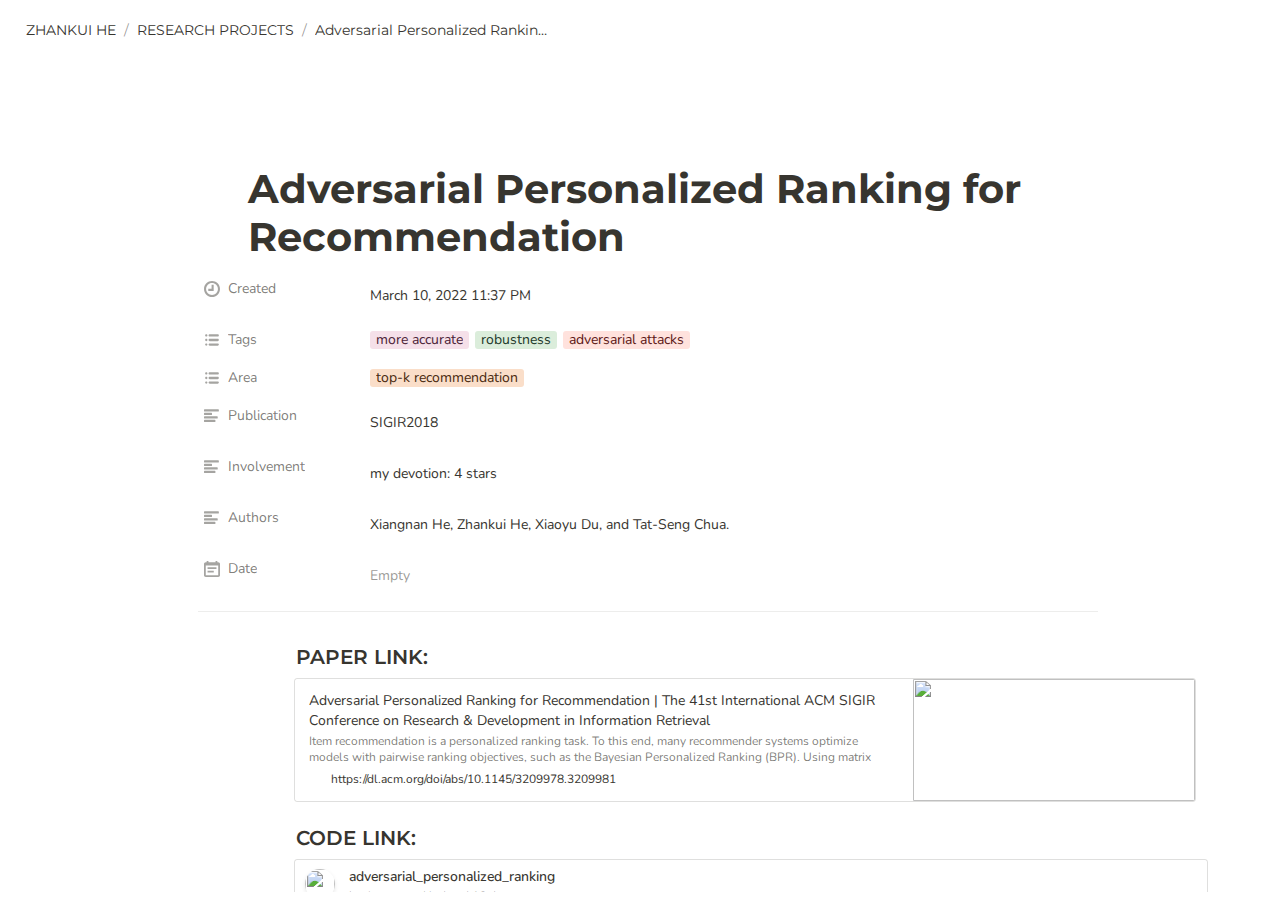
==== commit d836c6e5: "add recsys 2022" ====
--- a/adversarial-personalized-ranking-for-recommendation.html
+++ b/adversarial-personalized-ranking-for-recommendation.html
@@ -1,8 +1,8 @@
-<html class="notion-html"><head lang="en"><meta charset="utf-8"/><meta content="width=device-width,height=device-height,initial-scale=1,maximum-scale=1,user-scalable=no,viewport-fit=cover" name="viewport"/><title>Adversarial Personalized Ranking for Recommendation</title><meta content="en_US" property="og:locale"/><link href="/images/favicon.ico" rel="shortcut icon" type="image/x-icon"/><link href="/images/logo-ios.png" rel="apple-touch-icon"/><meta content="yes" name="apple-mobile-web-app-capable"/><meta content="telephone=no" name="format-detection"/><meta content="no" name="msapplication-tap-highlight"/><link href="4c758603f1604611142662f0ddecadcb583394b5.css" media="print" rel="stylesheet"/><link href="c2966105e8aa352ed123c7fd10adfdee28a77e8d.css" rel="stylesheet"/><meta content="Zhankui He" name="title"/><meta content="Zhankui He's Personal HomePage" name="description"/><link href="https://fonts.googleapis.com/css2?family=Montserrat:wght@500;600;700&amp;display=swap" rel="stylesheet"/><link href="https://fonts.googleapis.com/css2?family=Nunito:wght@500;600;700&amp;display=swap" rel="stylesheet"/><style type="text/css">.notion-topbar div {font-family:Montserrat !important} .notion-page-block > div, .notion-collection_view_page-block > div[data-root] {font-family:Montserrat !important} .notion-header-block div, notion-page-content > notion-collection_view-block > div:first-child div {font-family:Montserrat !important} .notion-sub_header-block div {font-family:Montserrat !important} .notion-sub_sub_header-block div {font-family:Montserrat !important} .notion-scroller {font-family:Montserrat !important} div:not(.notion-code-block) {font-family:Nunito} </style><link href="e1d809d762eeca23edf0cb31bb17bf3c703085f5.css" rel="stylesheet"/><link href="None" rel="icon" sizes="16x16" type="image/png"/></head><body class="notion-body"><style>body{background:#fff}body.dark{background:#191919}.initial-loading-spinner{-webkit-animation:rotate 1s linear infinite;animation:rotate 1s linear infinite;-webkit-transform-origin:center center;transform-origin:center center;width:1em;height:1em;opacity:.5;display:block;pointer-events:none}@-webkit-keyframes rotate{0%{-webkit-transform:rotate(0) translateZ(0);transform:rotate(0) translateZ(0)}100%{-webkit-transform:rotate(360deg) translateZ(0);transform:rotate(360deg) translateZ(0)}}@keyframes rotate{0%{-webkit-transform:rotate(0) translateZ(0);transform:rotate(0) translateZ(0)}100%{-webkit-transform:rotate(360deg) translateZ(0);transform:rotate(360deg) translateZ(0)}}</style><style id="scroll-properties"></style><div id="notion-app"><div class="notion-app-inner notion-light-theme" style='color: rgb(55, 53, 47); fill: currentcolor; line-height: 1.5; font-family: ui-sans-serif, -apple-system, BlinkMacSystemFont, "Segoe UI", Helvetica, "Apple Color Emoji", Arial, sans-serif, "Segoe UI Emoji", "Segoe UI Symbol"; -webkit-font-smoothing: auto;'><div class="notion-cursor-listener" style="width: 100vw; height: 100%; position: relative; display: flex; flex: 1 1 0%; background: white; cursor: text;"><div style="display: flex; flex-direction: column; width: 100%; overflow: hidden; visibility: unset;"><div style="max-width: 100vw; z-index: 100; background: white; user-select: none;"><div class="notion-topbar" style="width: 100%; max-width: 100vw; height: 45px; opacity: 1; transition: opacity 700ms ease 0s, color 700ms ease 0s; position: relative;"><div style="display: flex; justify-content: space-between; align-items: center; overflow: hidden; height: 45px; padding-left: 12px; padding-right: 10px;"><div class="notranslate" style="display: flex; align-items: center; line-height: 1.2; font-size: 14px; height: 100%; flex-grow: 0; margin-right: 8px; min-width: 0px;"><div class="notion-selectable notion-page-block" data-block-id="e5dc50fb-889e-4686-9d88-388ba7a9a64c" style="display: flex; align-items: center; min-width: 0px;"><a href="zhankui-he.html" rel="noopener noreferrer" style="display: flex; text-decoration: none; user-select: none; cursor: pointer; color: inherit; min-width: 0px;"><div class="notion-focusable" role="button" style="user-select: none; transition: background 20ms ease-in 0s; cursor: pointer; display: inline-flex; align-items: center; flex-shrink: 1; white-space: nowrap; height: 24px; border-radius: 3px; font-size: inherit; line-height: 1.2; min-width: 0px; padding-left: 6px; padding-right: 6px; color: rgb(55, 53, 47);" tabindex="0"><div style="display: flex; align-items: center; min-width: 0px;"><div class="notranslate" style="white-space: nowrap; overflow: hidden; text-overflow: ellipsis; max-width: 160px;">ZHANKUI HE </div></div></div></a></div><span style="margin-left: 2px; margin-right: 2px; color: rgba(55, 53, 47, 0.5);">/</span><div class="notion-selectable notion-collection_view-block" data-block-id="fa7eaddf-5957-4433-9b0b-c0776122b310" style="display: flex; align-items: center; min-width: 0px;"><a href="fa7eaddf595744339b0bc0776122b310.html" rel="noopener noreferrer" style="display: flex; text-decoration: none; user-select: none; cursor: pointer; color: inherit; min-width: 0px;"><div class="notion-focusable" role="button" style="user-select: none; transition: background 20ms ease-in 0s; cursor: pointer; display: inline-flex; align-items: center; flex-shrink: 1; white-space: nowrap; height: 24px; border-radius: 3px; font-size: inherit; line-height: 1.2; min-width: 0px; padding-left: 6px; padding-right: 6px; color: rgb(55, 53, 47);" tabindex="0"><div style="display: flex; align-items: center; min-width: 0px;"><div class="notranslate" style="white-space: nowrap; overflow: hidden; text-overflow: ellipsis; max-width: 160px;">RESEARCH PROJECTS</div></div></div></a></div><span style="margin-left: 2px; margin-right: 2px; color: rgba(55, 53, 47, 0.5);">/</span><div class="notion-focusable" role="button" style="user-select: none; transition: background 20ms ease-in 0s; cursor: pointer; display: inline-flex; align-items: center; flex-shrink: 1; white-space: nowrap; height: 24px; border-radius: 3px; font-size: 14px; line-height: 1.2; min-width: 0px; padding-left: 6px; padding-right: 6px; color: rgb(55, 53, 47);" tabindex="0"><div class="notranslate" style="white-space: nowrap; overflow: hidden; text-overflow: ellipsis; max-width: 240px;">Adversarial Personalized Ranking for Recommendation</div></div></div><div style="flex-grow: 1; flex-shrink: 1;"></div><div class="notion-focusable" role="button" style="user-select: none; transition: background 20ms ease-in 0s; cursor: pointer; display: inline-flex; align-items: center; flex-shrink: 0; white-space: nowrap; height: 28px; border-radius: 3px; font-size: 14px; line-height: 1.2; min-width: 0px; padding-left: 8px; padding-right: 8px; color: rgb(55, 53, 47);" tabindex="0"><svg class="searchNew" style="width: 14px; height: 14px; display: block; fill: inherit; flex-shrink: 0; backface-visibility: hidden; margin-right: 6px;" viewbox="0 0 17 17"><path d="M6.78027 13.6729C8.24805 13.6729 9.60156 13.1982 10.709 12.4072L14.875 16.5732C15.0684 16.7666 15.3232 16.8633 15.5957 16.8633C16.167 16.8633 16.5713 16.4238 16.5713 15.8613C16.5713 15.5977 16.4834 15.3516 16.29 15.1582L12.1504 11.0098C13.0205 9.86719 13.5391 8.45215 13.5391 6.91406C13.5391 3.19629 10.498 0.155273 6.78027 0.155273C3.0625 0.155273 0.0214844 3.19629 0.0214844 6.91406C0.0214844 10.6318 3.0625 13.6729 6.78027 13.6729ZM6.78027 12.2139C3.87988 12.2139 1.48047 9.81445 1.48047 6.91406C1.48047 4.01367 3.87988 1.61426 6.78027 1.61426C9.68066 1.61426 12.0801 4.01367 12.0801 6.91406C12.0801 9.81445 9.68066 12.2139 6.78027 12.2139Z"></path></svg>Search</div><div class="notion-focusable" role="button" style="user-select: none; transition: background 20ms ease-in 0s; cursor: pointer; display: flex; align-items: center; justify-content: center; width: 32px; height: 28px; border-radius: 3px;" tabindex="0"><svg class="dots" style="width: 18px; height: 18px; display: block; fill: inherit; flex-shrink: 0; backface-visibility: hidden;" viewbox="0 0 13 3"><g><path d="M3,1.5A1.5,1.5,0,1,1,1.5,0,1.5,1.5,0,0,1,3,1.5Z"></path><path d="M8,1.5A1.5,1.5,0,1,1,6.5,0,1.5,1.5,0,0,1,8,1.5Z"></path><path d="M13,1.5A1.5,1.5,0,1,1,11.5,0,1.5,1.5,0,0,1,13,1.5Z"></path></g></svg></div><div style="flex: 0 0 auto; width: 1px; height: 16px; margin-left: 8px; margin-right: 8px; background: rgba(55, 53, 47, 0.16);"></div><div class="notion-focusable" role="button" style="user-select: none; transition: background 20ms ease-in 0s; cursor: pointer; display: inline-flex; align-items: center; flex-shrink: 0; white-space: nowrap; height: 28px; border-radius: 3px; font-size: 14px; line-height: 1.2; min-width: 0px; padding-left: 8px; padding-right: 8px; color: rgb(55, 53, 47);" tabindex="0"><svg class="notionLogo" style="width: 18px; height: 18px; display: block; fill: inherit; flex-shrink: 0; backface-visibility: hidden; margin-right: 6px;" viewbox="0 0 120 126"><path d="M 20.6927 21.9315C 24.5836 25.0924 26.0432 24.8512 33.3492 24.3638L 102.228 20.2279C 103.689 20.2279 102.474 18.7705 101.987 18.5283L 90.5477 10.2586C 88.3558 8.55699 85.4356 6.60818 79.8387 7.09563L 13.1433 11.9602C 10.711 12.2014 10.2251 13.4175 11.1939 14.3924L 20.6927 21.9315ZM 24.8281 37.9835L 24.8281 110.456C 24.8281 114.351 26.7745 115.808 31.1553 115.567L 106.853 111.187C 111.236 110.946 111.724 108.267 111.724 105.103L 111.724 33.1169C 111.724 29.958 110.509 28.2544 107.826 28.4976L 28.721 33.1169C 25.8018 33.3622 24.8281 34.8225 24.8281 37.9835ZM 99.5567 41.8711C 100.042 44.0622 99.5567 46.2512 97.3618 46.4974L 93.7143 47.2241L 93.7143 100.728C 90.5477 102.43 87.6275 103.403 85.1942 103.403C 81.2983 103.403 80.3226 102.186 77.4044 98.54L 53.5471 61.087L 53.5471 97.3239L 61.0964 99.0275C 61.0964 99.0275 61.0964 103.403 55.0057 103.403L 38.2148 104.377C 37.727 103.403 38.2148 100.973 39.9179 100.486L 44.2996 99.2717L 44.2996 51.36L 38.2158 50.8725C 37.728 48.6815 38.9431 45.5225 42.3532 45.2773L 60.3661 44.0631L 85.1942 82.0036L 85.1942 48.4402L 78.864 47.7136C 78.3781 45.0351 80.3226 43.0902 82.7569 42.849L 99.5567 41.8711ZM 7.5434 5.39404L 76.9175 0.285276C 85.4366 -0.445402 87.6285 0.0440428 92.983 3.93368L 115.128 19.4982C 118.782 22.1747 120 22.9034 120 25.8211L 120 111.187C 120 116.537 118.051 119.701 111.237 120.185L 30.6734 125.05C 25.5584 125.294 23.124 124.565 20.4453 121.158L 4.13735 99.9994C 1.21516 96.1048 0 93.191 0 89.7819L 0 13.903C 0 9.5279 1.94945 5.8785 7.5434 5.39404Z"></path></svg>Try Notion</div></div></div><div style="width: calc(100% - 0px); user-select: none;"></div></div><div class="notion-frame" style="flex-grow: 0; flex-shrink: 1; display: flex; flex-direction: column; background: white; z-index: 1; height: calc(100vh - 45px); max-height: 100%; position: relative; width: 1920px;"><div class="notion-scroller vertical" style="display: flex; flex-direction: column; z-index: 1; flex-grow: 1; position: relative; align-items: center; margin-right: 0px; margin-bottom: 0px; overflow: hidden auto;"><div class="whenContentEditable" data-content-editable-root="true" style="caret-color: rgb(55, 53, 47); width: 100%; display: flex; flex-direction: column; position: relative; align-items: center; flex-grow: 1; --whenContentEditable--WebkitUserModify:read-write-plaintext-only;"><span style="height: 1px; width: 1px;"></span><div class="pseudoSelection" contenteditable="false" data-content-editable-void="true" style="user-select: none; --pseudoSelection--background:transparent; width: 100%; display: flex; flex-direction: column; align-items: center; flex-shrink: 0; flex-grow: 0; z-index: 2;"></div><div style="width: 100%; display: flex; justify-content: center; z-index: 3; flex-shrink: 0;"><div style="max-width: 100%; min-width: 0px; width: 900px;"><div style="width: 100%; display: flex; flex-direction: column; align-items: center; flex-shrink: 0; flex-grow: 0;"><div style="max-width: 100%; padding-left: calc(96px + env(safe-area-inset-left)); width: 100%;"><div class="pseudoSelection" contenteditable="false" data-content-editable-void="true" style="user-select: none; --pseudoSelection--background:transparent; pointer-events: none;"><div class="notion-page-controls" style='display: flex; justify-content: flex-start; flex-wrap: wrap; margin-top: 80px; margin-bottom: 4px; margin-left: -1px; color: rgba(55, 53, 47, 0.5); font-family: ui-sans-serif, -apple-system, BlinkMacSystemFont, "Segoe UI", Helvetica, "Apple Color Emoji", Arial, sans-serif, "Segoe UI Emoji", "Segoe UI Symbol"; height: 24px; pointer-events: auto;'></div></div><div style="padding-right: calc(96px + env(safe-area-inset-right));"><div><div class="notion-selectable notion-page-block" data-block-id="9b2dd970-bbee-4711-a509-e8cecc0a322e" style='color: rgb(55, 53, 47); font-weight: 700; line-height: 1.2; font-size: 40px; font-family: ui-sans-serif, -apple-system, BlinkMacSystemFont, "Segoe UI", Helvetica, "Apple Color Emoji", Arial, sans-serif, "Segoe UI Emoji", "Segoe UI Symbol"; cursor: text; display: flex; align-items: center;'><div contenteditable="false" data-content-editable-leaf="true" placeholder="Untitled" spellcheck="true" style="max-width: 100%; width: 100%; white-space: pre-wrap; word-break: break-word; caret-color: rgb(55, 53, 47); padding: 3px 2px;"><span class="notion-enable-hover" data-token-index="0" style="text-decoration:none;color:inherit">Adversarial Personalized Ranking for Recommendation</span></div></div><div style="margin-left: 4px;"></div></div></div></div></div><div style="width: 100%; display: flex; flex-direction: column; align-items: center; flex-shrink: 0; flex-grow: 0;"><div contenteditable="false" data-content-editable-void="true" style="padding-left: calc(96px + env(safe-area-inset-left)); padding-right: calc(96px + env(safe-area-inset-right)); max-width: 100%; width: 100%;"><div style="width: 100%; font-size: 14px;"><div style="width: 100%; max-width: 100%; padding-top: 8px; padding-bottom: 8px; margin: 0px auto;"><div style="margin: 0px;"><div><div style="display: flex; padding-bottom: 4px; width: 100%;"><div style="display: flex; align-items: center; height: 34px; width: 160px; flex: 0 0 auto; color: rgba(55, 53, 47, 0.65);"><div aria-disabled="true" class="notion-focusable" role="button" style="user-select: none; transition: background 20ms ease-in 0s; display: flex; align-items: center; height: 100%; width: 100%; border-radius: 3px; padding: 0px 6px;" tabindex="-1"><div style="display: flex; align-items: center; line-height: 120%; font-size: 14px; min-width: 0px;"><div style="margin-right: 8px;"><svg class="typesCreatedAt" style="width: 16px; height: 16px; display: block; fill: rgba(55, 53, 47, 0.45); flex-shrink: 0; backface-visibility: hidden;" viewbox="0 0 14 14"><path d="M7.01356 14.0001C8.8042 14.0001 10.5958 13.3107 11.9575 11.9324C14.681 9.21201 14.6808 4.7603 11.9571 2.04013C9.23336 -0.680043 4.77573 -0.680043 2.05199 2.04013C0.727519 3.36277 0 5.13301 0 6.99553C0 8.8764 0.727811 10.6285 2.05199 11.9509C3.43207 13.3106 5.22243 14.0001 7.01356 14.0001ZM3.72947 7.00914V8.461V8.65543H3.92382H5.34563H8.2794H8.4738V8.461V5.52541V3.37947V3.18502H8.2794H6.82747H6.63307V3.37947V6.81467H3.92382H3.72947V7.00914ZM1.83985 6.99553C1.83985 5.61698 2.38099 4.32597 3.36061 3.3477C5.36746 1.34337 8.64803 1.34062 10.6585 3.33944C10.6613 3.34219 10.6639 3.34494 10.6668 3.3477C12.676 5.3546 12.6763 8.63642 10.6668 10.6434C8.65705 12.6504 5.37031 12.6504 3.36061 10.6434C2.38099 9.66506 1.83985 8.37408 1.83985 6.99553Z"></path></svg></div><div style="white-space: nowrap; overflow: hidden; text-overflow: ellipsis;">Created</div></div></div></div><div style="display: flex; align-items: center; margin-left: 4px; height: 100%; flex: 1 1 auto; min-width: 0px;"><div style="display: flex; align-items: center; border-radius: 3px; width: 100%; min-height: 34px; padding: 6px 8px 7px; font-size: 14px; overflow: hidden;"><div style="line-height: 1.5; word-break: break-word; white-space: pre-wrap; pointer-events: none;">March 10, 2022 11:37 PM</div><div style="display: flex; position: absolute; right: 6px; top: 4px;"></div></div></div></div></div><div><div style="display: flex; padding-bottom: 4px; width: 100%;"><div style="display: flex; align-items: center; height: 34px; width: 160px; flex: 0 0 auto; color: rgba(55, 53, 47, 0.65);"><div aria-disabled="true" class="notion-focusable" role="button" style="user-select: none; transition: background 20ms ease-in 0s; display: flex; align-items: center; height: 100%; width: 100%; border-radius: 3px; padding: 0px 6px;" tabindex="-1"><div style="display: flex; align-items: center; line-height: 120%; font-size: 14px; min-width: 0px;"><div style="margin-right: 8px;"><svg class="typesMultipleSelect" style="width: 16px; height: 16px; display: block; fill: rgba(55, 53, 47, 0.45); flex-shrink: 0; backface-visibility: hidden;" viewbox="0 0 14 14"><path d="M4,3 C4,2.447715 4.447715,2 5,2 L12,2 C12.5523,2 13,2.447716 13,3 C13,3.55228 12.5523,4 12,4 L5,4 C4.447715,4 4,3.55228 4,3 Z M4,7 C4,6.447715 4.447715,6 5,6 L12,6 C12.5523,6 13,6.447716 13,7 C13,7.55228 12.5523,8 12,8 L5,8 C4.447715,8 4,7.55228 4,7 Z M4,11 C4,10.447715 4.447715,10 5,10 L12,10 C12.5523,10 13,10.447716 13,11 C13,11.55228 12.5523,12 12,12 L5,12 C4.447715,12 4,11.55228 4,11 Z M2,4 C1.44771525,4 1,3.55228475 1,3 C1,2.44771525 1.44771525,2 2,2 C2.55228475,2 3,2.44771525 3,3 C3,3.55228475 2.55228475,4 2,4 Z M2,8 C1.44771525,8 1,7.55228475 1,7 C1,6.44771525 1.44771525,6 2,6 C2.55228475,6 3,6.44771525 3,7 C3,7.55228475 2.55228475,8 2,8 Z M2,12 C1.44771525,12 1,11.5522847 1,11 C1,10.4477153 1.44771525,10 2,10 C2.55228475,10 3,10.4477153 3,11 C3,11.5522847 2.55228475,12 2,12 Z"></path></svg></div><div style="white-space: nowrap; overflow: hidden; text-overflow: ellipsis;">Tags</div></div></div></div><div style="display: flex; align-items: center; margin-left: 4px; height: 100%; flex: 1 1 auto; min-width: 0px;"><div aria-disabled="false" class="notion-focusable" role="button" style="user-select: none; transition: background 20ms ease-in 0s; cursor: pointer; display: flex; align-items: center; border-radius: 3px; width: 100%; min-height: 34px; padding: 0px 8px; font-size: 14px; overflow: hidden;" tabindex="0"><div style="display: flex; flex-wrap: wrap; padding-top: 8px; padding-bottom: 2px;"><div style="display: flex; align-items: center; flex-shrink: 1; min-width: 0px; height: 18px; border-radius: 3px; padding-left: 6px; padding-right: 6px; font-size: 14px; line-height: 120%; color: rgb(76, 35, 55); background: rgb(245, 224, 233); margin: 0px 6px 6px 0px;"><div style="white-space: nowrap; overflow: hidden; text-overflow: ellipsis; display: flex; align-items: center;">more accurate</div></div><div style="display: flex; align-items: center; flex-shrink: 1; min-width: 0px; height: 18px; border-radius: 3px; padding-left: 6px; padding-right: 6px; font-size: 14px; line-height: 120%; color: rgb(28, 56, 41); background: rgb(219, 237, 219); margin: 0px 6px 6px 0px;"><div style="white-space: nowrap; overflow: hidden; text-overflow: ellipsis; display: flex; align-items: center;">robustness</div></div><div style="display: flex; align-items: center; flex-shrink: 1; min-width: 0px; height: 18px; border-radius: 3px; padding-left: 6px; padding-right: 6px; font-size: 14px; line-height: 120%; color: rgb(93, 23, 21); background: rgb(255, 226, 221); margin: 0px 6px 6px 0px;"><div style="white-space: nowrap; overflow: hidden; text-overflow: ellipsis; display: flex; align-items: center;">adversarial attacks</div></div></div><div style="display: flex; position: absolute; right: 6px; top: 4px;"></div></div></div></div></div><div><div style="display: flex; padding-bottom: 4px; width: 100%;"><div style="display: flex; align-items: center; height: 34px; width: 160px; flex: 0 0 auto; color: rgba(55, 53, 47, 0.65);"><div aria-disabled="true" class="notion-focusable" role="button" style="user-select: none; transition: background 20ms ease-in 0s; display: flex; align-items: center; height: 100%; width: 100%; border-radius: 3px; padding: 0px 6px;" tabindex="-1"><div style="display: flex; align-items: center; line-height: 120%; font-size: 14px; min-width: 0px;"><div style="margin-right: 8px;"><svg class="typesMultipleSelect" style="width: 16px; height: 16px; display: block; fill: rgba(55, 53, 47, 0.45); flex-shrink: 0; backface-visibility: hidden;" viewbox="0 0 14 14"><path d="M4,3 C4,2.447715 4.447715,2 5,2 L12,2 C12.5523,2 13,2.447716 13,3 C13,3.55228 12.5523,4 12,4 L5,4 C4.447715,4 4,3.55228 4,3 Z M4,7 C4,6.447715 4.447715,6 5,6 L12,6 C12.5523,6 13,6.447716 13,7 C13,7.55228 12.5523,8 12,8 L5,8 C4.447715,8 4,7.55228 4,7 Z M4,11 C4,10.447715 4.447715,10 5,10 L12,10 C12.5523,10 13,10.447716 13,11 C13,11.55228 12.5523,12 12,12 L5,12 C4.447715,12 4,11.55228 4,11 Z M2,4 C1.44771525,4 1,3.55228475 1,3 C1,2.44771525 1.44771525,2 2,2 C2.55228475,2 3,2.44771525 3,3 C3,3.55228475 2.55228475,4 2,4 Z M2,8 C1.44771525,8 1,7.55228475 1,7 C1,6.44771525 1.44771525,6 2,6 C2.55228475,6 3,6.44771525 3,7 C3,7.55228475 2.55228475,8 2,8 Z M2,12 C1.44771525,12 1,11.5522847 1,11 C1,10.4477153 1.44771525,10 2,10 C2.55228475,10 3,10.4477153 3,11 C3,11.5522847 2.55228475,12 2,12 Z"></path></svg></div><div style="white-space: nowrap; overflow: hidden; text-overflow: ellipsis;">Area</div></div></div></div><div style="display: flex; align-items: center; margin-left: 4px; height: 100%; flex: 1 1 auto; min-width: 0px;"><div aria-disabled="false" class="notion-focusable" role="button" style="user-select: none; transition: background 20ms ease-in 0s; cursor: pointer; display: flex; align-items: center; border-radius: 3px; width: 100%; min-height: 34px; padding: 0px 8px; font-size: 14px; overflow: hidden;" tabindex="0"><div style="display: flex; flex-wrap: wrap; padding-top: 8px; padding-bottom: 2px;"><div style="display: flex; align-items: center; flex-shrink: 1; min-width: 0px; height: 18px; border-radius: 3px; padding-left: 6px; padding-right: 6px; font-size: 14px; line-height: 120%; color: rgb(73, 41, 14); background: rgb(250, 222, 201); margin: 0px 6px 6px 0px;"><div style="white-space: nowrap; overflow: hidden; text-overflow: ellipsis; display: flex; align-items: center;">top-k recommendation</div></div></div><div style="display: flex; position: absolute; right: 6px; top: 4px;"></div></div></div></div></div><div><div style="display: flex; padding-bottom: 4px; width: 100%;"><div style="display: flex; align-items: center; height: 34px; width: 160px; flex: 0 0 auto; color: rgba(55, 53, 47, 0.65);"><div aria-disabled="true" class="notion-focusable" role="button" style="user-select: none; transition: background 20ms ease-in 0s; display: flex; align-items: center; height: 100%; width: 100%; border-radius: 3px; padding: 0px 6px;" tabindex="-1"><div style="display: flex; align-items: center; line-height: 120%; font-size: 14px; min-width: 0px;"><div style="margin-right: 8px;"><svg class="typesText" style="width: 16px; height: 16px; display: block; fill: rgba(55, 53, 47, 0.45); flex-shrink: 0; backface-visibility: hidden;" viewbox="0 0 14 14"><path d="M7,4.56818 C7,4.29204 6.77614,4.06818 6.5,4.06818 L0.5,4.06818 C0.223858,4.06818 0,4.29204 0,4.56818 L0,5.61364 C0,5.88978 0.223858,6.11364 0.5,6.11364 L6.5,6.11364 C6.77614,6.11364 7,5.88978 7,5.61364 L7,4.56818 Z M0.5,1 C0.223858,1 0,1.223858 0,1.5 L0,2.54545 C0,2.8216 0.223858,3.04545 0.5,3.04545 L12.5,3.04545 C12.7761,3.04545 13,2.8216 13,2.54545 L13,1.5 C13,1.223858 12.7761,1 12.5,1 L0.5,1 Z M0,8.68182 C0,8.95796 0.223858,9.18182 0.5,9.18182 L11.5,9.18182 C11.7761,9.18182 12,8.95796 12,8.68182 L12,7.63636 C12,7.36022 11.7761,7.13636 11.5,7.13636 L0.5,7.13636 C0.223858,7.13636 0,7.36022 0,7.63636 L0,8.68182 Z M0,11.75 C0,12.0261 0.223858,12.25 0.5,12.25 L9.5,12.25 C9.77614,12.25 10,12.0261 10,11.75 L10,10.70455 C10,10.4284 9.77614,10.20455 9.5,10.20455 L0.5,10.20455 C0.223858,10.20455 0,10.4284 0,10.70455 L0,11.75 Z"></path></svg></div><div style="white-space: nowrap; overflow: hidden; text-overflow: ellipsis;">Publication</div></div></div></div><div style="display: flex; align-items: center; margin-left: 4px; height: 100%; flex: 1 1 auto; min-width: 0px;"><div aria-disabled="false" class="notion-focusable" role="button" style="user-select: none; transition: background 20ms ease-in 0s; cursor: pointer; display: flex; align-items: center; border-radius: 3px; width: 100%; min-height: 34px; padding: 6px 8px 7px; font-size: 14px; overflow: hidden;" tabindex="0"><span style="line-height: 1.5; word-break: break-word; white-space: pre-wrap; pointer-events: none;">SIGIR2018</span><div style="display: flex; position: absolute; right: 6px; top: 4px;"></div></div></div></div></div><div><div style="display: flex; padding-bottom: 4px; width: 100%;"><div style="display: flex; align-items: center; height: 34px; width: 160px; flex: 0 0 auto; color: rgba(55, 53, 47, 0.65);"><div aria-disabled="true" class="notion-focusable" role="button" style="user-select: none; transition: background 20ms ease-in 0s; display: flex; align-items: center; height: 100%; width: 100%; border-radius: 3px; padding: 0px 6px;" tabindex="-1"><div style="display: flex; align-items: center; line-height: 120%; font-size: 14px; min-width: 0px;"><div style="margin-right: 8px;"><svg class="typesText" style="width: 16px; height: 16px; display: block; fill: rgba(55, 53, 47, 0.45); flex-shrink: 0; backface-visibility: hidden;" viewbox="0 0 14 14"><path d="M7,4.56818 C7,4.29204 6.77614,4.06818 6.5,4.06818 L0.5,4.06818 C0.223858,4.06818 0,4.29204 0,4.56818 L0,5.61364 C0,5.88978 0.223858,6.11364 0.5,6.11364 L6.5,6.11364 C6.77614,6.11364 7,5.88978 7,5.61364 L7,4.56818 Z M0.5,1 C0.223858,1 0,1.223858 0,1.5 L0,2.54545 C0,2.8216 0.223858,3.04545 0.5,3.04545 L12.5,3.04545 C12.7761,3.04545 13,2.8216 13,2.54545 L13,1.5 C13,1.223858 12.7761,1 12.5,1 L0.5,1 Z M0,8.68182 C0,8.95796 0.223858,9.18182 0.5,9.18182 L11.5,9.18182 C11.7761,9.18182 12,8.95796 12,8.68182 L12,7.63636 C12,7.36022 11.7761,7.13636 11.5,7.13636 L0.5,7.13636 C0.223858,7.13636 0,7.36022 0,7.63636 L0,8.68182 Z M0,11.75 C0,12.0261 0.223858,12.25 0.5,12.25 L9.5,12.25 C9.77614,12.25 10,12.0261 10,11.75 L10,10.70455 C10,10.4284 9.77614,10.20455 9.5,10.20455 L0.5,10.20455 C0.223858,10.20455 0,10.4284 0,10.70455 L0,11.75 Z"></path></svg></div><div style="white-space: nowrap; overflow: hidden; text-overflow: ellipsis;">Involvement</div></div></div></div><div style="display: flex; align-items: center; margin-left: 4px; height: 100%; flex: 1 1 auto; min-width: 0px;"><div aria-disabled="false" class="notion-focusable" role="button" style="user-select: none; transition: background 20ms ease-in 0s; cursor: pointer; display: flex; align-items: center; border-radius: 3px; width: 100%; min-height: 34px; padding: 6px 8px 7px; font-size: 14px; overflow: hidden;" tabindex="0"><span style="line-height: 1.5; word-break: break-word; white-space: pre-wrap; pointer-events: none;">my devotion: 4 stars</span><div style="display: flex; position: absolute; right: 6px; top: 4px;"></div></div></div></div></div><div><div style="display: flex; padding-bottom: 4px; width: 100%;"><div style="display: flex; align-items: center; height: 34px; width: 160px; flex: 0 0 auto; color: rgba(55, 53, 47, 0.65);"><div aria-disabled="true" class="notion-focusable" role="button" style="user-select: none; transition: background 20ms ease-in 0s; display: flex; align-items: center; height: 100%; width: 100%; border-radius: 3px; padding: 0px 6px;" tabindex="-1"><div style="display: flex; align-items: center; line-height: 120%; font-size: 14px; min-width: 0px;"><div style="margin-right: 8px;"><svg class="typesText" style="width: 16px; height: 16px; display: block; fill: rgba(55, 53, 47, 0.45); flex-shrink: 0; backface-visibility: hidden;" viewbox="0 0 14 14"><path d="M7,4.56818 C7,4.29204 6.77614,4.06818 6.5,4.06818 L0.5,4.06818 C0.223858,4.06818 0,4.29204 0,4.56818 L0,5.61364 C0,5.88978 0.223858,6.11364 0.5,6.11364 L6.5,6.11364 C6.77614,6.11364 7,5.88978 7,5.61364 L7,4.56818 Z M0.5,1 C0.223858,1 0,1.223858 0,1.5 L0,2.54545 C0,2.8216 0.223858,3.04545 0.5,3.04545 L12.5,3.04545 C12.7761,3.04545 13,2.8216 13,2.54545 L13,1.5 C13,1.223858 12.7761,1 12.5,1 L0.5,1 Z M0,8.68182 C0,8.95796 0.223858,9.18182 0.5,9.18182 L11.5,9.18182 C11.7761,9.18182 12,8.95796 12,8.68182 L12,7.63636 C12,7.36022 11.7761,7.13636 11.5,7.13636 L0.5,7.13636 C0.223858,7.13636 0,7.36022 0,7.63636 L0,8.68182 Z M0,11.75 C0,12.0261 0.223858,12.25 0.5,12.25 L9.5,12.25 C9.77614,12.25 10,12.0261 10,11.75 L10,10.70455 C10,10.4284 9.77614,10.20455 9.5,10.20455 L0.5,10.20455 C0.223858,10.20455 0,10.4284 0,10.70455 L0,11.75 Z"></path></svg></div><div style="white-space: nowrap; overflow: hidden; text-overflow: ellipsis;">Authors</div></div></div></div><div style="display: flex; align-items: center; margin-left: 4px; height: 100%; flex: 1 1 auto; min-width: 0px;"><div aria-disabled="false" class="notion-focusable" role="button" style="user-select: none; transition: background 20ms ease-in 0s; cursor: pointer; display: flex; align-items: center; border-radius: 3px; width: 100%; min-height: 34px; padding: 6px 8px 7px; font-size: 14px; overflow: hidden;" tabindex="0"><span style="line-height: 1.5; word-break: break-word; white-space: pre-wrap; pointer-events: none;">Xiangnan He, Zhankui He, Xiaoyu Du, and Tat-Seng Chua.</span><div style="display: flex; position: absolute; right: 6px; top: 4px;"></div></div></div></div></div><div><div style="display: flex; padding-bottom: 4px; width: 100%;"><div style="display: flex; align-items: center; height: 34px; width: 160px; flex: 0 0 auto; color: rgba(55, 53, 47, 0.65);"><div aria-disabled="true" class="notion-focusable" role="button" style="user-select: none; transition: background 20ms ease-in 0s; display: flex; align-items: center; height: 100%; width: 100%; border-radius: 3px; padding: 0px 6px;" tabindex="-1"><div style="display: flex; align-items: center; line-height: 120%; font-size: 14px; min-width: 0px;"><div style="margin-right: 8px;"><svg class="typesDate" style="width: 16px; height: 16px; display: block; fill: rgba(55, 53, 47, 0.45); flex-shrink: 0; backface-visibility: hidden;" viewbox="0 0 14 14"><path d="M10.8889,5.5 L3.11111,5.5 L3.11111,7.05556 L10.8889,7.05556 L10.8889,5.5 Z M12.4444,1.05556 L11.6667,1.05556 L11.6667,0 L10.1111,0 L10.1111,1.05556 L3.88889,1.05556 L3.88889,0 L2.33333,0 L2.33333,1.05556 L1.55556,1.05556 C0.692222,1.05556 0.00777777,1.75556 0.00777777,2.61111 L0,12.5 C0,13.3556 0.692222,14 1.55556,14 L12.4444,14 C13.3,14 14,13.3556 14,12.5 L14,2.61111 C14,1.75556 13.3,1.05556 12.4444,1.05556 Z M12.4444,12.5 L1.55556,12.5 L1.55556,3.94444 L12.4444,3.94444 L12.4444,12.5 Z M8.55556,8.61111 L3.11111,8.61111 L3.11111,10.1667 L8.55556,10.1667 L8.55556,8.61111 Z"></path></svg></div><div style="white-space: nowrap; overflow: hidden; text-overflow: ellipsis;">Date</div></div></div></div><div style="display: flex; align-items: center; margin-left: 4px; height: 100%; flex: 1 1 auto; min-width: 0px;"><div class="notion-focusable" role="button" style="user-select: none; transition: background 20ms ease-in 0s; cursor: pointer; display: flex; align-items: center; border-radius: 3px; width: 100%; min-height: 34px; padding: 6px 8px 7px; font-size: 14px; overflow: hidden; color: rgba(55, 53, 47, 0.5);" tabindex="0">Empty</div></div></div></div></div></div></div><div style="width: 100%; height: 1px; background: rgba(55, 53, 47, 0.09); margin-bottom: 8px;"></div></div></div></div></div><div style="display: flex; width: 100%; justify-content: center; padding-top: 5px;"><div style="max-width: 100%; min-width: 0px; width: 900px;"><div class="notion-page-content" style="flex-shrink: 0; flex-grow: 1; max-width: 100%; display: flex; align-items: flex-start; flex-direction: column; font-size: 16px; line-height: 1.5; width: 100%; z-index: 4; padding-bottom: 30vh; padding-left: calc(96px + env(safe-area-inset-left)); padding-right: calc(96px + env(safe-area-inset-right));"><div class="notion-selectable notion-sub_sub_header-block" data-block-id="5785bb67-942b-4145-8eb5-f7a85714680e" style="width: 100%; max-width: 1728px; margin-top: 1em; margin-bottom: 1px;"><div style="display: flex; width: 100%; color: inherit; fill: inherit;"><div contenteditable="false" data-content-editable-leaf="true" placeholder="Heading 3" spellcheck="true" style='max-width: 100%; width: 100%; white-space: pre-wrap; word-break: break-word; caret-color: rgb(55, 53, 47); padding: 3px 2px; font-family: ui-sans-serif, -apple-system, BlinkMacSystemFont, "Segoe UI", Helvetica, "Apple Color Emoji", Arial, sans-serif, "Segoe UI Emoji", "Segoe UI Symbol"; font-weight: 600; font-size: 1.25em; line-height: 1.3;'>PAPER LINK:</div></div></div><div class="notion-selectable notion-bookmark-block" data-block-id="451a7a6e-65d1-49ff-a888-ef90fddf599c" style="width: 100%; max-width: 1728px; margin-top: 4px; margin-bottom: 4px;"><div contenteditable="false" data-content-editable-void="true"><div style="display: flex;"><a href="https://dl.acm.org/doi/abs/10.1145/3209978.3209981" rel="noopener noreferrer" style="display: block; color: inherit; text-decoration: none; flex-grow: 1; min-width: 0px;"><div class="notion-focusable" role="button" style="user-select: none; transition: background 20ms ease-in 0s; cursor: pointer; width: 100%; display: flex; flex-wrap: wrap-reverse; align-items: stretch; text-align: left; overflow: hidden; border: 1px solid rgba(55, 53, 47, 0.16); border-radius: 3px; position: relative; color: inherit; fill: inherit;" tabindex="0"><div style="flex: 4 1 180px; padding: 12px 14px 14px; overflow: hidden; text-align: left;"><div style="font-size: 14px; line-height: 20px; color: rgb(55, 53, 47); white-space: nowrap; overflow: hidden; text-overflow: ellipsis; min-height: 24px; margin-bottom: 2px;">Adversarial Personalized Ranking for Recommendation | The 41st International ACM SIGIR Conference on Research &amp; Development in Information Retrieval</div><div style="font-size: 12px; line-height: 16px; color: rgba(55, 53, 47, 0.65); height: 32px; overflow: hidden;">Item recommendation is a personalized ranking task. To this end, many recommender systems optimize models with pairwise ranking objectives, such as the Bayesian Personalized Ranking (BPR). Using matrix Factorization (MF) - the most widely used model in recommendation - as a demonstration, we show that optimizing it with BPR leads to a recommender model that is not robust.</div><div style="display: flex; margin-top: 6px;"><img src="ecfabd5d34e37e6a28700f49ef0ceca0f0555bb6.png" style="width: 16px; height: 16px; min-width: 16px; margin-right: 6px;"/><div style="font-size: 12px; line-height: 16px; color: rgb(55, 53, 47); white-space: nowrap; overflow: hidden; text-overflow: ellipsis;">https://dl.acm.org/doi/abs/10.1145/3209978.3209981</div></div></div><div style="flex: 1 1 180px; display: block; position: relative;"><div style="position: absolute; inset: 0px;"><div style="width: 100%; height: 100%;"><img src="bed776cef2f5e744029f2bc5389d985debae0646.jpg" style="display: block; object-fit: cover; border-radius: 1px; width: 100%; height: 100%;"/></div></div></div></div></a></div></div></div><div class="notion-selectable notion-sub_sub_header-block" data-block-id="3a208c43-1372-4154-8766-962d548ac677" style="width: 100%; max-width: 1728px; margin-top: 1em; margin-bottom: 1px;"><div style="display: flex; width: 100%; color: inherit; fill: inherit;"><div contenteditable="false" data-content-editable-leaf="true" placeholder="Heading 3" spellcheck="true" style='max-width: 100%; width: 100%; white-space: pre-wrap; word-break: break-word; caret-color: rgb(55, 53, 47); padding: 3px 2px; font-family: ui-sans-serif, -apple-system, BlinkMacSystemFont, "Segoe UI", Helvetica, "Apple Color Emoji", Arial, sans-serif, "Segoe UI Emoji", "Segoe UI Symbol"; font-weight: 600; font-size: 1.25em; line-height: 1.3;'>CODE LINK:</div></div></div><div class="notion-selectable notion-external_object_instance-block" data-block-id="8676db78-a14a-48d0-b2f1-155b7cf944a4" style="width: 100%; max-width: 1728px; margin-top: 4px; margin-bottom: 4px;"><div contenteditable="false" data-content-editable-void="true"><a href="https://github.com/hexiangnan/adversarial_personalized_ranking" rel="noopener noreferrer" style="display: block; color: inherit; text-decoration: none; flex-grow: 1; min-width: 0px;"><div class="notion-focusable" role="button" style="user-select: none; transition: background 20ms ease-in 0s; cursor: pointer; width: 100%; display: flex; align-items: center; border: 1px solid rgba(55, 53, 47, 0.16); border-radius: 3px; padding: 6px; color: inherit; fill: inherit;" tabindex="0"><div style="display: flex; align-self: start; height: 32px; width: 32px; margin: 3px 12px 3px 4px; position: relative;"><div><div style="width: 100%; height: 100%;"><img src="ed9e716a952a7bbc98eb768d9ea217313e3e5133.png" style="display: block; object-fit: cover; border-radius: 34px; width: 30.192px; height: 30.192px; transition: opacity 100ms ease-out 0s; box-shadow: rgba(15, 15, 15, 0.1) 0px 2px 4px;"/></div></div><div style="position: absolute; bottom: -2px; right: -2px;"><div style="width: 100%; height: 100%;"><img src="7190d2e88ba4ef257e2d967a416a1ed4a829520c.png" style="display: block; object-fit: cover; border-radius: 3px; width: 14.208px; height: 14.208px; transition: opacity 100ms ease-out 0s; filter: drop-shadow(white 0px 0px 1px) drop-shadow(white 0px 0px 1px) drop-shadow(white 0px 0px 1px);"/></div></div></div><div style="display: flex; flex-direction: column; justify-content: center; flex-grow: 1; flex-shrink: 1; overflow: hidden;"><div style="display: flex; align-items: baseline; font-size: 14px;"><div spellcheck="false" style="white-space: nowrap; color: rgb(55, 53, 47); font-weight: 500; overflow: hidden; text-overflow: ellipsis;">adversarial_personalized_ranking</div></div><div style="display: flex; align-items: center; color: rgba(55, 53, 47, 0.65); font-size: 12px;"><div spellcheck="false" style="white-space: nowrap; color: rgba(55, 53, 47, 0.65);">hexiangnan</div><span style="margin-left: 3px; margin-right: 3px;">•</span><div style="color: rgba(55, 53, 47, 0.65); font-size: 12px; white-space: nowrap;">Updated 8 days ago</div></div></div><div class="notion-focusable" role="button" style="user-select: none; transition: background 20ms ease-in 0s; cursor: pointer; opacity: 0; display: flex; align-items: center; justify-content: center; width: 28px; height: 28px; border-radius: 3px; flex-shrink: 0; margin-right: 4px; color: rgba(55, 53, 47, 0.65);" tabindex="0"><svg class="dots" style="width: 14px; height: 100%; display: block; fill: inherit; flex-shrink: 0; backface-visibility: hidden; color: rgba(55, 53, 47, 0.45);" viewbox="0 0 13 3"><g><path d="M3,1.5A1.5,1.5,0,1,1,1.5,0,1.5,1.5,0,0,1,3,1.5Z"></path><path d="M8,1.5A1.5,1.5,0,1,1,6.5,0,1.5,1.5,0,0,1,8,1.5Z"></path><path d="M13,1.5A1.5,1.5,0,1,1,11.5,0,1.5,1.5,0,0,1,13,1.5Z"></path></g></svg></div></div></a></div></div><div class="notion-selectable notion-sub_sub_header-block" data-block-id="198ee6bf-8d09-4413-be80-72c1d93e87ba" style="width: 100%; max-width: 1728px; margin-top: 1em; margin-bottom: 1px;"><div style="display: flex; width: 100%; color: inherit; fill: inherit;"><div contenteditable="false" data-content-editable-leaf="true" placeholder="Heading 3" spellcheck="true" style='max-width: 100%; width: 100%; white-space: pre-wrap; word-break: break-word; caret-color: rgb(55, 53, 47); padding: 3px 2px; font-family: ui-sans-serif, -apple-system, BlinkMacSystemFont, "Segoe UI", Helvetica, "Apple Color Emoji", Arial, sans-serif, "Segoe UI Emoji", "Segoe UI Symbol"; font-weight: 600; font-size: 1.25em; line-height: 1.3;'>BIBTEX:</div></div></div><div class="notion-selectable notion-code-block" data-block-id="8e751b86-f9b5-4eb5-851c-3ec5bf080a84" style="width: 100%; max-width: 1728px; margin-top: 4px; margin-bottom: 4px;"><div style="display: flex;"><div contenteditable="false" data-content-editable-void="true" style="flex-grow: 1; border-radius: 3px; text-align: left; position: relative; background: rgb(247, 246, 243); min-width: 0px; width: 100%;"><div><div class="line-numbers notion-code-block" style="display: flex;"><div autocapitalize="off" autocorrect="off" contenteditable="false" data-content-editable-leaf="true" placeholder=" " spellcheck="false" style='flex-grow: 1; flex-shrink: 1; text-align: left; font-family: SFMono-Regular, Menlo, Consolas, "PT Mono", "Liberation Mono", Courier, monospace; font-size: 85%; tab-size: 2; padding: 34px 16px 32px 32px; min-height: 1em; color: rgb(55, 53, 47); white-space: pre-wrap; word-break: break-all; min-width: 0px;'><span class="" data-token-index="0">@inproceedings</span><span class="token punctuation" data-token-index="0">{</span><span class="" data-token-index="0">he2018adversarial,
+<html class="notion-html"><head lang="en"><meta charset="utf-8"/><meta content="width=device-width,height=device-height,initial-scale=1,maximum-scale=1,user-scalable=no,viewport-fit=cover" name="viewport"/><title>Adversarial Personalized Ranking for Recommendation</title><meta content="en_US" property="og:locale"/><link href="/images/favicon.ico" rel="shortcut icon" type="image/x-icon"/><link href="/images/logo-ios.png" rel="apple-touch-icon"/><meta content="yes" name="apple-mobile-web-app-capable"/><meta content="telephone=no" name="format-detection"/><meta content="no" name="msapplication-tap-highlight"/><link href="4c758603f1604611142662f0ddecadcb583394b5.css" media="print" rel="stylesheet"/><link href="c2966105e8aa352ed123c7fd10adfdee28a77e8d.css" rel="stylesheet"/><meta content="Zhankui He" name="title"/><meta content="Zhankui He's Personal HomePage" name="description"/><link href="https://fonts.googleapis.com/css2?family=Montserrat:wght@500;600;700&amp;display=swap" rel="stylesheet"/><link href="https://fonts.googleapis.com/css2?family=Nunito:wght@500;600;700&amp;display=swap" rel="stylesheet"/><style type="text/css">.notion-topbar div {font-family:Montserrat !important} .notion-page-block > div, .notion-collection_view_page-block > div[data-root] {font-family:Montserrat !important} .notion-header-block div, notion-page-content > notion-collection_view-block > div:first-child div {font-family:Montserrat !important} .notion-sub_header-block div {font-family:Montserrat !important} .notion-sub_sub_header-block div {font-family:Montserrat !important} .notion-scroller {font-family:Montserrat !important} div:not(.notion-code-block) {font-family:Nunito} </style><link href="e1d809d762eeca23edf0cb31bb17bf3c703085f5.css" rel="stylesheet"/><link href="None" rel="icon" sizes="16x16" type="image/png"/></head><body class="notion-body"><style>body{background:#fff}body.dark{background:#191919}.initial-loading-spinner{-webkit-animation:rotate 1s linear infinite;animation:rotate 1s linear infinite;-webkit-transform-origin:center center;transform-origin:center center;width:1em;height:1em;opacity:.5;display:block;pointer-events:none}@-webkit-keyframes rotate{0%{-webkit-transform:rotate(0) translateZ(0);transform:rotate(0) translateZ(0)}100%{-webkit-transform:rotate(360deg) translateZ(0);transform:rotate(360deg) translateZ(0)}}@keyframes rotate{0%{-webkit-transform:rotate(0) translateZ(0);transform:rotate(0) translateZ(0)}100%{-webkit-transform:rotate(360deg) translateZ(0);transform:rotate(360deg) translateZ(0)}}</style><style id="scroll-properties"></style><div id="notion-app"><div class="notion-app-inner notion-light-theme" style='color: rgb(55, 53, 47); fill: currentcolor; line-height: 1.5; font-family: ui-sans-serif, -apple-system, BlinkMacSystemFont, "Segoe UI", Helvetica, "Apple Color Emoji", Arial, sans-serif, "Segoe UI Emoji", "Segoe UI Symbol"; -webkit-font-smoothing: auto;'><div class="notion-cursor-listener" style="width: 100vw; height: 100%; position: relative; display: flex; flex: 1 1 0%; background: white; cursor: text;"><div style="display: flex; flex-direction: column; width: 100%; overflow: hidden; visibility: unset;"><div style="max-width: 100vw; z-index: 100; background: white; user-select: none;"><div class="notion-topbar" style="width: 100%; max-width: 100vw; height: 45px; opacity: 1; transition: opacity 700ms ease 0s, color 700ms ease 0s; position: relative;"><div style="display: flex; justify-content: space-between; align-items: center; overflow: hidden; height: 45px; padding-left: 12px; padding-right: 10px;"><div class="notranslate" style="display: flex; align-items: center; line-height: 1.2; font-size: 14px; height: 100%; flex-grow: 0; margin-right: 8px; min-width: 0px;"><div class="notion-selectable notion-page-block" data-block-id="e5dc50fb-889e-4686-9d88-388ba7a9a64c" style="display: flex; align-items: center; min-width: 0px;"><a href="zhankui-he.html" rel="noopener noreferrer" style="display: flex; text-decoration: none; user-select: none; cursor: pointer; color: inherit; min-width: 0px;"><div class="notion-focusable" role="button" style="user-select: none; transition: background 20ms ease-in 0s; cursor: pointer; display: inline-flex; align-items: center; flex-shrink: 1; white-space: nowrap; height: 24px; border-radius: 3px; font-size: inherit; line-height: 1.2; min-width: 0px; padding-left: 6px; padding-right: 6px; color: rgb(55, 53, 47);" tabindex="0"><div style="display: flex; align-items: center; min-width: 0px;"><div class="notranslate" style="white-space: nowrap; overflow: hidden; text-overflow: ellipsis; max-width: 160px;">ZHANKUI HE </div></div></div></a></div><span style="margin-left: 2px; margin-right: 2px; color: rgba(55, 53, 47, 0.5);">/</span><div class="notion-selectable notion-collection_view-block" data-block-id="fa7eaddf-5957-4433-9b0b-c0776122b310" style="display: flex; align-items: center; min-width: 0px;"><a href="fa7eaddf595744339b0bc0776122b310.html" rel="noopener noreferrer" style="display: flex; text-decoration: none; user-select: none; cursor: pointer; color: inherit; min-width: 0px;"><div class="notion-focusable" role="button" style="user-select: none; transition: background 20ms ease-in 0s; cursor: pointer; display: inline-flex; align-items: center; flex-shrink: 1; white-space: nowrap; height: 24px; border-radius: 3px; font-size: inherit; line-height: 1.2; min-width: 0px; padding-left: 6px; padding-right: 6px; color: rgb(55, 53, 47);" tabindex="0"><div style="display: flex; align-items: center; min-width: 0px;"><div class="notranslate" style="white-space: nowrap; overflow: hidden; text-overflow: ellipsis; max-width: 160px;">RESEARCH PROJECTS</div></div></div></a></div><span style="margin-left: 2px; margin-right: 2px; color: rgba(55, 53, 47, 0.5);">/</span><div class="notion-focusable" role="button" style="user-select: none; transition: background 20ms ease-in 0s; cursor: pointer; display: inline-flex; align-items: center; flex-shrink: 1; white-space: nowrap; height: 24px; border-radius: 3px; font-size: 14px; line-height: 1.2; min-width: 0px; padding-left: 6px; padding-right: 6px; color: rgb(55, 53, 47);" tabindex="0"><div class="notranslate" style="white-space: nowrap; overflow: hidden; text-overflow: ellipsis; max-width: 240px;">Adversarial Personalized Ranking for Recommendation</div></div></div><div style="flex-grow: 1; flex-shrink: 1;"></div><div class="notion-focusable" role="button" style="user-select: none; transition: background 20ms ease-in 0s; cursor: pointer; display: inline-flex; align-items: center; flex-shrink: 0; white-space: nowrap; height: 28px; border-radius: 3px; font-size: 14px; line-height: 1.2; min-width: 0px; padding-left: 8px; padding-right: 8px; color: rgb(55, 53, 47);" tabindex="0"><svg class="searchNew" style="width: 14px; height: 14px; display: block; fill: inherit; flex-shrink: 0; backface-visibility: hidden; margin-right: 6px;" viewbox="0 0 17 17"><path d="M6.78027 13.6729C8.24805 13.6729 9.60156 13.1982 10.709 12.4072L14.875 16.5732C15.0684 16.7666 15.3232 16.8633 15.5957 16.8633C16.167 16.8633 16.5713 16.4238 16.5713 15.8613C16.5713 15.5977 16.4834 15.3516 16.29 15.1582L12.1504 11.0098C13.0205 9.86719 13.5391 8.45215 13.5391 6.91406C13.5391 3.19629 10.498 0.155273 6.78027 0.155273C3.0625 0.155273 0.0214844 3.19629 0.0214844 6.91406C0.0214844 10.6318 3.0625 13.6729 6.78027 13.6729ZM6.78027 12.2139C3.87988 12.2139 1.48047 9.81445 1.48047 6.91406C1.48047 4.01367 3.87988 1.61426 6.78027 1.61426C9.68066 1.61426 12.0801 4.01367 12.0801 6.91406C12.0801 9.81445 9.68066 12.2139 6.78027 12.2139Z"></path></svg>Search</div><div class="notion-focusable" role="button" style="user-select: none; transition: background 20ms ease-in 0s; cursor: pointer; display: flex; align-items: center; justify-content: center; width: 32px; height: 28px; border-radius: 3px;" tabindex="0"><svg class="dots" style="width: 18px; height: 18px; display: block; fill: inherit; flex-shrink: 0; backface-visibility: hidden;" viewbox="0 0 13 3"><g><path d="M3,1.5A1.5,1.5,0,1,1,1.5,0,1.5,1.5,0,0,1,3,1.5Z"></path><path d="M8,1.5A1.5,1.5,0,1,1,6.5,0,1.5,1.5,0,0,1,8,1.5Z"></path><path d="M13,1.5A1.5,1.5,0,1,1,11.5,0,1.5,1.5,0,0,1,13,1.5Z"></path></g></svg></div><div style="flex: 0 0 auto; width: 1px; height: 16px; margin-left: 8px; margin-right: 8px; background: rgba(55, 53, 47, 0.16);"></div><div class="notion-focusable" role="button" style="user-select: none; transition: background 20ms ease-in 0s; cursor: pointer; display: inline-flex; align-items: center; flex-shrink: 0; white-space: nowrap; height: 28px; border-radius: 3px; font-size: 14px; line-height: 1.2; min-width: 0px; padding-left: 8px; padding-right: 8px; color: rgb(55, 53, 47);" tabindex="0"><svg class="notionLogo" style="width: 18px; height: 18px; display: block; fill: inherit; flex-shrink: 0; backface-visibility: hidden; margin-right: 6px;" viewbox="0 0 120 126"><path d="M 20.6927 21.9315C 24.5836 25.0924 26.0432 24.8512 33.3492 24.3638L 102.228 20.2279C 103.689 20.2279 102.474 18.7705 101.987 18.5283L 90.5477 10.2586C 88.3558 8.55699 85.4356 6.60818 79.8387 7.09563L 13.1433 11.9602C 10.711 12.2014 10.2251 13.4175 11.1939 14.3924L 20.6927 21.9315ZM 24.8281 37.9835L 24.8281 110.456C 24.8281 114.351 26.7745 115.808 31.1553 115.567L 106.853 111.187C 111.236 110.946 111.724 108.267 111.724 105.103L 111.724 33.1169C 111.724 29.958 110.509 28.2544 107.826 28.4976L 28.721 33.1169C 25.8018 33.3622 24.8281 34.8225 24.8281 37.9835ZM 99.5567 41.8711C 100.042 44.0622 99.5567 46.2512 97.3618 46.4974L 93.7143 47.2241L 93.7143 100.728C 90.5477 102.43 87.6275 103.403 85.1942 103.403C 81.2983 103.403 80.3226 102.186 77.4044 98.54L 53.5471 61.087L 53.5471 97.3239L 61.0964 99.0275C 61.0964 99.0275 61.0964 103.403 55.0057 103.403L 38.2148 104.377C 37.727 103.403 38.2148 100.973 39.9179 100.486L 44.2996 99.2717L 44.2996 51.36L 38.2158 50.8725C 37.728 48.6815 38.9431 45.5225 42.3532 45.2773L 60.3661 44.0631L 85.1942 82.0036L 85.1942 48.4402L 78.864 47.7136C 78.3781 45.0351 80.3226 43.0902 82.7569 42.849L 99.5567 41.8711ZM 7.5434 5.39404L 76.9175 0.285276C 85.4366 -0.445402 87.6285 0.0440428 92.983 3.93368L 115.128 19.4982C 118.782 22.1747 120 22.9034 120 25.8211L 120 111.187C 120 116.537 118.051 119.701 111.237 120.185L 30.6734 125.05C 25.5584 125.294 23.124 124.565 20.4453 121.158L 4.13735 99.9994C 1.21516 96.1048 0 93.191 0 89.7819L 0 13.903C 0 9.5279 1.94945 5.8785 7.5434 5.39404Z"></path></svg>Try Notion</div></div></div><div style="width: calc(100% - 0px); user-select: none;"></div></div><div class="notion-frame" style="flex-grow: 0; flex-shrink: 1; display: flex; flex-direction: column; background: white; z-index: 1; height: calc(100vh - 45px); max-height: 100%; position: relative; width: 1920px;"><div class="notion-scroller vertical" style="display: flex; flex-direction: column; z-index: 1; flex-grow: 1; position: relative; align-items: center; margin-right: 0px; margin-bottom: 0px; overflow: hidden auto;"><div class="whenContentEditable" data-content-editable-root="true" style="caret-color: rgb(55, 53, 47); width: 100%; display: flex; flex-direction: column; position: relative; align-items: center; flex-grow: 1; --whenContentEditable--WebkitUserModify:read-write-plaintext-only;"><span style="height: 1px; width: 1px;"></span><div class="pseudoSelection" contenteditable="false" data-content-editable-void="true" style="user-select: none; --pseudoSelection--background:transparent; width: 100%; display: flex; flex-direction: column; align-items: center; flex-shrink: 0; flex-grow: 0; z-index: 2;"></div><div style="width: 100%; display: flex; justify-content: center; z-index: 3; flex-shrink: 0;"><div style="max-width: 100%; min-width: 0px; width: 900px;"><div style="width: 100%; display: flex; flex-direction: column; align-items: center; flex-shrink: 0; flex-grow: 0;"><div style="max-width: 100%; padding-left: calc(96px + env(safe-area-inset-left)); width: 100%;"><div class="pseudoSelection" contenteditable="false" data-content-editable-void="true" style="user-select: none; --pseudoSelection--background:transparent; pointer-events: none;"><div class="notion-page-controls" style='display: flex; justify-content: flex-start; flex-wrap: wrap; margin-top: 80px; margin-bottom: 4px; margin-left: -1px; color: rgba(55, 53, 47, 0.5); font-family: ui-sans-serif, -apple-system, BlinkMacSystemFont, "Segoe UI", Helvetica, "Apple Color Emoji", Arial, sans-serif, "Segoe UI Emoji", "Segoe UI Symbol"; height: 24px; pointer-events: auto;'></div></div><div style="padding-right: calc(96px + env(safe-area-inset-right));"><div><div class="notion-selectable notion-page-block" data-block-id="9b2dd970-bbee-4711-a509-e8cecc0a322e" style='color: rgb(55, 53, 47); font-weight: 700; line-height: 1.2; font-size: 40px; font-family: ui-sans-serif, -apple-system, BlinkMacSystemFont, "Segoe UI", Helvetica, "Apple Color Emoji", Arial, sans-serif, "Segoe UI Emoji", "Segoe UI Symbol"; cursor: text; display: flex; align-items: center;'><div contenteditable="false" data-content-editable-leaf="true" placeholder="Untitled" spellcheck="true" style="max-width: 100%; width: 100%; white-space: pre-wrap; word-break: break-word; caret-color: rgb(55, 53, 47); padding: 3px 2px;"><span class="notion-enable-hover" data-token-index="0" style="text-decoration:none;color:inherit">Adversarial Personalized Ranking for Recommendation</span></div></div><div style="margin-left: 4px;"></div></div></div></div></div><div style="width: 100%; display: flex; flex-direction: column; align-items: center; flex-shrink: 0; flex-grow: 0;"><div contenteditable="false" data-content-editable-void="true" style="padding-left: calc(96px + env(safe-area-inset-left)); padding-right: calc(96px + env(safe-area-inset-right)); max-width: 100%; width: 100%;"><div style="width: 100%; font-size: 14px;"><div style="width: 100%; max-width: 100%; padding-top: 8px; padding-bottom: 8px; margin: 0px auto;"><div style="margin: 0px;"><div><div style="display: flex; padding-bottom: 4px; width: 100%;"><div style="display: flex; align-items: center; height: 34px; width: 160px; flex: 0 0 auto; color: rgba(55, 53, 47, 0.65);"><div aria-disabled="true" class="notion-focusable" role="button" style="user-select: none; transition: background 20ms ease-in 0s; display: flex; align-items: center; height: 100%; width: 100%; border-radius: 3px; padding: 0px 6px;" tabindex="-1"><div style="display: flex; align-items: center; line-height: 120%; font-size: 14px; min-width: 0px;"><div style="margin-right: 8px;"><svg class="typesCreatedAt" style="width: 16px; height: 16px; display: block; fill: rgba(55, 53, 47, 0.45); flex-shrink: 0; backface-visibility: hidden;" viewbox="0 0 14 14"><path d="M7.01356 14.0001C8.8042 14.0001 10.5958 13.3107 11.9575 11.9324C14.681 9.21201 14.6808 4.7603 11.9571 2.04013C9.23336 -0.680043 4.77573 -0.680043 2.05199 2.04013C0.727519 3.36277 0 5.13301 0 6.99553C0 8.8764 0.727811 10.6285 2.05199 11.9509C3.43207 13.3106 5.22243 14.0001 7.01356 14.0001ZM3.72947 7.00914V8.461V8.65543H3.92382H5.34563H8.2794H8.4738V8.461V5.52541V3.37947V3.18502H8.2794H6.82747H6.63307V3.37947V6.81467H3.92382H3.72947V7.00914ZM1.83985 6.99553C1.83985 5.61698 2.38099 4.32597 3.36061 3.3477C5.36746 1.34337 8.64803 1.34062 10.6585 3.33944C10.6613 3.34219 10.6639 3.34494 10.6668 3.3477C12.676 5.3546 12.6763 8.63642 10.6668 10.6434C8.65705 12.6504 5.37031 12.6504 3.36061 10.6434C2.38099 9.66506 1.83985 8.37408 1.83985 6.99553Z"></path></svg></div><div style="white-space: nowrap; overflow: hidden; text-overflow: ellipsis;">Created</div></div></div></div><div style="display: flex; align-items: center; margin-left: 4px; height: 100%; flex: 1 1 auto; min-width: 0px;"><div style="display: flex; align-items: center; border-radius: 3px; width: 100%; min-height: 34px; padding: 6px 8px 7px; font-size: 14px; overflow: hidden;"><div style="line-height: 1.5; word-break: break-word; white-space: pre-wrap; pointer-events: none;">March 10, 2022 11:37 PM</div><div style="display: flex; position: absolute; right: 6px; top: 4px;"></div></div></div></div></div><div><div style="display: flex; padding-bottom: 4px; width: 100%;"><div style="display: flex; align-items: center; height: 34px; width: 160px; flex: 0 0 auto; color: rgba(55, 53, 47, 0.65);"><div aria-disabled="true" class="notion-focusable" role="button" style="user-select: none; transition: background 20ms ease-in 0s; display: flex; align-items: center; height: 100%; width: 100%; border-radius: 3px; padding: 0px 6px;" tabindex="-1"><div style="display: flex; align-items: center; line-height: 120%; font-size: 14px; min-width: 0px;"><div style="margin-right: 8px;"><svg class="typesMultipleSelect" style="width: 16px; height: 16px; display: block; fill: rgba(55, 53, 47, 0.45); flex-shrink: 0; backface-visibility: hidden;" viewbox="0 0 14 14"><path d="M4,3 C4,2.447715 4.447715,2 5,2 L12,2 C12.5523,2 13,2.447716 13,3 C13,3.55228 12.5523,4 12,4 L5,4 C4.447715,4 4,3.55228 4,3 Z M4,7 C4,6.447715 4.447715,6 5,6 L12,6 C12.5523,6 13,6.447716 13,7 C13,7.55228 12.5523,8 12,8 L5,8 C4.447715,8 4,7.55228 4,7 Z M4,11 C4,10.447715 4.447715,10 5,10 L12,10 C12.5523,10 13,10.447716 13,11 C13,11.55228 12.5523,12 12,12 L5,12 C4.447715,12 4,11.55228 4,11 Z M2,4 C1.44771525,4 1,3.55228475 1,3 C1,2.44771525 1.44771525,2 2,2 C2.55228475,2 3,2.44771525 3,3 C3,3.55228475 2.55228475,4 2,4 Z M2,8 C1.44771525,8 1,7.55228475 1,7 C1,6.44771525 1.44771525,6 2,6 C2.55228475,6 3,6.44771525 3,7 C3,7.55228475 2.55228475,8 2,8 Z M2,12 C1.44771525,12 1,11.5522847 1,11 C1,10.4477153 1.44771525,10 2,10 C2.55228475,10 3,10.4477153 3,11 C3,11.5522847 2.55228475,12 2,12 Z"></path></svg></div><div style="white-space: nowrap; overflow: hidden; text-overflow: ellipsis;">Tags</div></div></div></div><div style="display: flex; align-items: center; margin-left: 4px; height: 100%; flex: 1 1 auto; min-width: 0px;"><div aria-disabled="false" class="notion-focusable" role="button" style="user-select: none; transition: background 20ms ease-in 0s; cursor: pointer; display: flex; align-items: center; border-radius: 3px; width: 100%; min-height: 34px; padding: 0px 8px; font-size: 14px; overflow: hidden;" tabindex="0"><div style="display: flex; flex-wrap: wrap; padding-top: 8px; padding-bottom: 2px;"><div style="display: flex; align-items: center; flex-shrink: 1; min-width: 0px; height: 18px; border-radius: 3px; padding-left: 6px; padding-right: 6px; font-size: 14px; line-height: 120%; color: rgb(76, 35, 55); background: rgb(245, 224, 233); margin: 0px 6px 6px 0px;"><div style="white-space: nowrap; overflow: hidden; text-overflow: ellipsis; display: flex; align-items: center;">more accurate</div></div><div style="display: flex; align-items: center; flex-shrink: 1; min-width: 0px; height: 18px; border-radius: 3px; padding-left: 6px; padding-right: 6px; font-size: 14px; line-height: 120%; color: rgb(28, 56, 41); background: rgb(219, 237, 219); margin: 0px 6px 6px 0px;"><div style="white-space: nowrap; overflow: hidden; text-overflow: ellipsis; display: flex; align-items: center;">robustness</div></div><div style="display: flex; align-items: center; flex-shrink: 1; min-width: 0px; height: 18px; border-radius: 3px; padding-left: 6px; padding-right: 6px; font-size: 14px; line-height: 120%; color: rgb(93, 23, 21); background: rgb(255, 226, 221); margin: 0px 6px 6px 0px;"><div style="white-space: nowrap; overflow: hidden; text-overflow: ellipsis; display: flex; align-items: center;">adversarial attacks</div></div></div><div style="display: flex; position: absolute; right: 6px; top: 4px;"></div></div></div></div></div><div><div style="display: flex; padding-bottom: 4px; width: 100%;"><div style="display: flex; align-items: center; height: 34px; width: 160px; flex: 0 0 auto; color: rgba(55, 53, 47, 0.65);"><div aria-disabled="true" class="notion-focusable" role="button" style="user-select: none; transition: background 20ms ease-in 0s; display: flex; align-items: center; height: 100%; width: 100%; border-radius: 3px; padding: 0px 6px;" tabindex="-1"><div style="display: flex; align-items: center; line-height: 120%; font-size: 14px; min-width: 0px;"><div style="margin-right: 8px;"><svg class="typesMultipleSelect" style="width: 16px; height: 16px; display: block; fill: rgba(55, 53, 47, 0.45); flex-shrink: 0; backface-visibility: hidden;" viewbox="0 0 14 14"><path d="M4,3 C4,2.447715 4.447715,2 5,2 L12,2 C12.5523,2 13,2.447716 13,3 C13,3.55228 12.5523,4 12,4 L5,4 C4.447715,4 4,3.55228 4,3 Z M4,7 C4,6.447715 4.447715,6 5,6 L12,6 C12.5523,6 13,6.447716 13,7 C13,7.55228 12.5523,8 12,8 L5,8 C4.447715,8 4,7.55228 4,7 Z M4,11 C4,10.447715 4.447715,10 5,10 L12,10 C12.5523,10 13,10.447716 13,11 C13,11.55228 12.5523,12 12,12 L5,12 C4.447715,12 4,11.55228 4,11 Z M2,4 C1.44771525,4 1,3.55228475 1,3 C1,2.44771525 1.44771525,2 2,2 C2.55228475,2 3,2.44771525 3,3 C3,3.55228475 2.55228475,4 2,4 Z M2,8 C1.44771525,8 1,7.55228475 1,7 C1,6.44771525 1.44771525,6 2,6 C2.55228475,6 3,6.44771525 3,7 C3,7.55228475 2.55228475,8 2,8 Z M2,12 C1.44771525,12 1,11.5522847 1,11 C1,10.4477153 1.44771525,10 2,10 C2.55228475,10 3,10.4477153 3,11 C3,11.5522847 2.55228475,12 2,12 Z"></path></svg></div><div style="white-space: nowrap; overflow: hidden; text-overflow: ellipsis;">Area</div></div></div></div><div style="display: flex; align-items: center; margin-left: 4px; height: 100%; flex: 1 1 auto; min-width: 0px;"><div aria-disabled="false" class="notion-focusable" role="button" style="user-select: none; transition: background 20ms ease-in 0s; cursor: pointer; display: flex; align-items: center; border-radius: 3px; width: 100%; min-height: 34px; padding: 0px 8px; font-size: 14px; overflow: hidden;" tabindex="0"><div style="display: flex; flex-wrap: wrap; padding-top: 8px; padding-bottom: 2px;"><div style="display: flex; align-items: center; flex-shrink: 1; min-width: 0px; height: 18px; border-radius: 3px; padding-left: 6px; padding-right: 6px; font-size: 14px; line-height: 120%; color: rgb(73, 41, 14); background: rgb(250, 222, 201); margin: 0px 6px 6px 0px;"><div style="white-space: nowrap; overflow: hidden; text-overflow: ellipsis; display: flex; align-items: center;">top-k recommendation</div></div></div><div style="display: flex; position: absolute; right: 6px; top: 4px;"></div></div></div></div></div><div><div style="display: flex; padding-bottom: 4px; width: 100%;"><div style="display: flex; align-items: center; height: 34px; width: 160px; flex: 0 0 auto; color: rgba(55, 53, 47, 0.65);"><div aria-disabled="true" class="notion-focusable" role="button" style="user-select: none; transition: background 20ms ease-in 0s; display: flex; align-items: center; height: 100%; width: 100%; border-radius: 3px; padding: 0px 6px;" tabindex="-1"><div style="display: flex; align-items: center; line-height: 120%; font-size: 14px; min-width: 0px;"><div style="margin-right: 8px;"><svg class="typesText" style="width: 16px; height: 16px; display: block; fill: rgba(55, 53, 47, 0.45); flex-shrink: 0; backface-visibility: hidden;" viewbox="0 0 14 14"><path d="M7,4.56818 C7,4.29204 6.77614,4.06818 6.5,4.06818 L0.5,4.06818 C0.223858,4.06818 0,4.29204 0,4.56818 L0,5.61364 C0,5.88978 0.223858,6.11364 0.5,6.11364 L6.5,6.11364 C6.77614,6.11364 7,5.88978 7,5.61364 L7,4.56818 Z M0.5,1 C0.223858,1 0,1.223858 0,1.5 L0,2.54545 C0,2.8216 0.223858,3.04545 0.5,3.04545 L12.5,3.04545 C12.7761,3.04545 13,2.8216 13,2.54545 L13,1.5 C13,1.223858 12.7761,1 12.5,1 L0.5,1 Z M0,8.68182 C0,8.95796 0.223858,9.18182 0.5,9.18182 L11.5,9.18182 C11.7761,9.18182 12,8.95796 12,8.68182 L12,7.63636 C12,7.36022 11.7761,7.13636 11.5,7.13636 L0.5,7.13636 C0.223858,7.13636 0,7.36022 0,7.63636 L0,8.68182 Z M0,11.75 C0,12.0261 0.223858,12.25 0.5,12.25 L9.5,12.25 C9.77614,12.25 10,12.0261 10,11.75 L10,10.70455 C10,10.4284 9.77614,10.20455 9.5,10.20455 L0.5,10.20455 C0.223858,10.20455 0,10.4284 0,10.70455 L0,11.75 Z"></path></svg></div><div style="white-space: nowrap; overflow: hidden; text-overflow: ellipsis;">Publication</div></div></div></div><div style="display: flex; align-items: center; margin-left: 4px; height: 100%; flex: 1 1 auto; min-width: 0px;"><div aria-disabled="false" class="notion-focusable" role="button" style="user-select: none; transition: background 20ms ease-in 0s; cursor: pointer; display: flex; align-items: center; border-radius: 3px; width: 100%; min-height: 34px; padding: 6px 8px 7px; font-size: 14px; overflow: hidden;" tabindex="0"><span style="line-height: 1.5; word-break: break-word; white-space: pre-wrap; pointer-events: none;">SIGIR2018</span><div style="display: flex; position: absolute; right: 6px; top: 4px;"></div></div></div></div></div><div><div style="display: flex; padding-bottom: 4px; width: 100%;"><div style="display: flex; align-items: center; height: 34px; width: 160px; flex: 0 0 auto; color: rgba(55, 53, 47, 0.65);"><div aria-disabled="true" class="notion-focusable" role="button" style="user-select: none; transition: background 20ms ease-in 0s; display: flex; align-items: center; height: 100%; width: 100%; border-radius: 3px; padding: 0px 6px;" tabindex="-1"><div style="display: flex; align-items: center; line-height: 120%; font-size: 14px; min-width: 0px;"><div style="margin-right: 8px;"><svg class="typesText" style="width: 16px; height: 16px; display: block; fill: rgba(55, 53, 47, 0.45); flex-shrink: 0; backface-visibility: hidden;" viewbox="0 0 14 14"><path d="M7,4.56818 C7,4.29204 6.77614,4.06818 6.5,4.06818 L0.5,4.06818 C0.223858,4.06818 0,4.29204 0,4.56818 L0,5.61364 C0,5.88978 0.223858,6.11364 0.5,6.11364 L6.5,6.11364 C6.77614,6.11364 7,5.88978 7,5.61364 L7,4.56818 Z M0.5,1 C0.223858,1 0,1.223858 0,1.5 L0,2.54545 C0,2.8216 0.223858,3.04545 0.5,3.04545 L12.5,3.04545 C12.7761,3.04545 13,2.8216 13,2.54545 L13,1.5 C13,1.223858 12.7761,1 12.5,1 L0.5,1 Z M0,8.68182 C0,8.95796 0.223858,9.18182 0.5,9.18182 L11.5,9.18182 C11.7761,9.18182 12,8.95796 12,8.68182 L12,7.63636 C12,7.36022 11.7761,7.13636 11.5,7.13636 L0.5,7.13636 C0.223858,7.13636 0,7.36022 0,7.63636 L0,8.68182 Z M0,11.75 C0,12.0261 0.223858,12.25 0.5,12.25 L9.5,12.25 C9.77614,12.25 10,12.0261 10,11.75 L10,10.70455 C10,10.4284 9.77614,10.20455 9.5,10.20455 L0.5,10.20455 C0.223858,10.20455 0,10.4284 0,10.70455 L0,11.75 Z"></path></svg></div><div style="white-space: nowrap; overflow: hidden; text-overflow: ellipsis;">Involvement</div></div></div></div><div style="display: flex; align-items: center; margin-left: 4px; height: 100%; flex: 1 1 auto; min-width: 0px;"><div aria-disabled="false" class="notion-focusable" role="button" style="user-select: none; transition: background 20ms ease-in 0s; cursor: pointer; display: flex; align-items: center; border-radius: 3px; width: 100%; min-height: 34px; padding: 6px 8px 7px; font-size: 14px; overflow: hidden;" tabindex="0"><span style="line-height: 1.5; word-break: break-word; white-space: pre-wrap; pointer-events: none;">my devotion: 4 stars</span><div style="display: flex; position: absolute; right: 6px; top: 4px;"></div></div></div></div></div><div><div style="display: flex; padding-bottom: 4px; width: 100%;"><div style="display: flex; align-items: center; height: 34px; width: 160px; flex: 0 0 auto; color: rgba(55, 53, 47, 0.65);"><div aria-disabled="true" class="notion-focusable" role="button" style="user-select: none; transition: background 20ms ease-in 0s; display: flex; align-items: center; height: 100%; width: 100%; border-radius: 3px; padding: 0px 6px;" tabindex="-1"><div style="display: flex; align-items: center; line-height: 120%; font-size: 14px; min-width: 0px;"><div style="margin-right: 8px;"><svg class="typesText" style="width: 16px; height: 16px; display: block; fill: rgba(55, 53, 47, 0.45); flex-shrink: 0; backface-visibility: hidden;" viewbox="0 0 14 14"><path d="M7,4.56818 C7,4.29204 6.77614,4.06818 6.5,4.06818 L0.5,4.06818 C0.223858,4.06818 0,4.29204 0,4.56818 L0,5.61364 C0,5.88978 0.223858,6.11364 0.5,6.11364 L6.5,6.11364 C6.77614,6.11364 7,5.88978 7,5.61364 L7,4.56818 Z M0.5,1 C0.223858,1 0,1.223858 0,1.5 L0,2.54545 C0,2.8216 0.223858,3.04545 0.5,3.04545 L12.5,3.04545 C12.7761,3.04545 13,2.8216 13,2.54545 L13,1.5 C13,1.223858 12.7761,1 12.5,1 L0.5,1 Z M0,8.68182 C0,8.95796 0.223858,9.18182 0.5,9.18182 L11.5,9.18182 C11.7761,9.18182 12,8.95796 12,8.68182 L12,7.63636 C12,7.36022 11.7761,7.13636 11.5,7.13636 L0.5,7.13636 C0.223858,7.13636 0,7.36022 0,7.63636 L0,8.68182 Z M0,11.75 C0,12.0261 0.223858,12.25 0.5,12.25 L9.5,12.25 C9.77614,12.25 10,12.0261 10,11.75 L10,10.70455 C10,10.4284 9.77614,10.20455 9.5,10.20455 L0.5,10.20455 C0.223858,10.20455 0,10.4284 0,10.70455 L0,11.75 Z"></path></svg></div><div style="white-space: nowrap; overflow: hidden; text-overflow: ellipsis;">Authors</div></div></div></div><div style="display: flex; align-items: center; margin-left: 4px; height: 100%; flex: 1 1 auto; min-width: 0px;"><div aria-disabled="false" class="notion-focusable" role="button" style="user-select: none; transition: background 20ms ease-in 0s; cursor: pointer; display: flex; align-items: center; border-radius: 3px; width: 100%; min-height: 34px; padding: 6px 8px 7px; font-size: 14px; overflow: hidden;" tabindex="0"><span style="line-height: 1.5; word-break: break-word; white-space: pre-wrap; pointer-events: none;">Xiangnan He, Zhankui He, Xiaoyu Du, and Tat-Seng Chua.</span><div style="display: flex; position: absolute; right: 6px; top: 4px;"></div></div></div></div></div><div><div style="display: flex; padding-bottom: 4px; width: 100%;"><div style="display: flex; align-items: center; height: 34px; width: 160px; flex: 0 0 auto; color: rgba(55, 53, 47, 0.65);"><div aria-disabled="true" class="notion-focusable" role="button" style="user-select: none; transition: background 20ms ease-in 0s; display: flex; align-items: center; height: 100%; width: 100%; border-radius: 3px; padding: 0px 6px;" tabindex="-1"><div style="display: flex; align-items: center; line-height: 120%; font-size: 14px; min-width: 0px;"><div style="margin-right: 8px;"><svg class="typesDate" style="width: 16px; height: 16px; display: block; fill: rgba(55, 53, 47, 0.45); flex-shrink: 0; backface-visibility: hidden;" viewbox="0 0 14 14"><path d="M10.8889,5.5 L3.11111,5.5 L3.11111,7.05556 L10.8889,7.05556 L10.8889,5.5 Z M12.4444,1.05556 L11.6667,1.05556 L11.6667,0 L10.1111,0 L10.1111,1.05556 L3.88889,1.05556 L3.88889,0 L2.33333,0 L2.33333,1.05556 L1.55556,1.05556 C0.692222,1.05556 0.00777777,1.75556 0.00777777,2.61111 L0,12.5 C0,13.3556 0.692222,14 1.55556,14 L12.4444,14 C13.3,14 14,13.3556 14,12.5 L14,2.61111 C14,1.75556 13.3,1.05556 12.4444,1.05556 Z M12.4444,12.5 L1.55556,12.5 L1.55556,3.94444 L12.4444,3.94444 L12.4444,12.5 Z M8.55556,8.61111 L3.11111,8.61111 L3.11111,10.1667 L8.55556,10.1667 L8.55556,8.61111 Z"></path></svg></div><div style="white-space: nowrap; overflow: hidden; text-overflow: ellipsis;">Date</div></div></div></div><div style="display: flex; align-items: center; margin-left: 4px; height: 100%; flex: 1 1 auto; min-width: 0px;"><div class="notion-focusable" role="button" style="user-select: none; transition: background 20ms ease-in 0s; cursor: pointer; display: flex; align-items: center; border-radius: 3px; width: 100%; min-height: 34px; padding: 6px 8px 7px; font-size: 14px; overflow: hidden; color: rgba(55, 53, 47, 0.5);" tabindex="0">Empty</div></div></div></div></div></div></div><div style="width: 100%; height: 1px; background: rgba(55, 53, 47, 0.09); margin-bottom: 8px;"></div></div></div></div></div><div style="display: flex; width: 100%; justify-content: center; padding-top: 5px;"><div style="max-width: 100%; min-width: 0px; width: 900px;"><div class="notion-page-content" style="flex-shrink: 0; flex-grow: 1; max-width: 100%; display: flex; align-items: flex-start; flex-direction: column; font-size: 16px; line-height: 1.5; width: 100%; z-index: 4; padding-bottom: 30vh; padding-left: calc(96px + env(safe-area-inset-left)); padding-right: calc(96px + env(safe-area-inset-right));"><div class="notion-selectable notion-sub_sub_header-block" data-block-id="5785bb67-942b-4145-8eb5-f7a85714680e" style="width: 100%; max-width: 1728px; margin-top: 1em; margin-bottom: 1px;"><div style="display: flex; width: 100%; color: inherit; fill: inherit;"><div contenteditable="false" data-content-editable-leaf="true" placeholder="Heading 3" spellcheck="true" style='max-width: 100%; width: 100%; white-space: pre-wrap; word-break: break-word; caret-color: rgb(55, 53, 47); padding: 3px 2px; font-family: ui-sans-serif, -apple-system, BlinkMacSystemFont, "Segoe UI", Helvetica, "Apple Color Emoji", Arial, sans-serif, "Segoe UI Emoji", "Segoe UI Symbol"; font-weight: 600; font-size: 1.25em; line-height: 1.3;'>PAPER LINK:</div></div></div><div class="notion-selectable notion-bookmark-block" data-block-id="451a7a6e-65d1-49ff-a888-ef90fddf599c" style="width: 100%; max-width: 1728px; margin-top: 4px; margin-bottom: 4px;"><div contenteditable="false" data-content-editable-void="true"><div style="display: flex;"><a href="https://dl.acm.org/doi/abs/10.1145/3209978.3209981" rel="noopener noreferrer" style="display: block; color: inherit; text-decoration: none; flex-grow: 1; min-width: 0px;"><div class="notion-focusable" role="button" style="user-select: none; transition: background 20ms ease-in 0s; cursor: pointer; width: 100%; display: flex; flex-wrap: wrap-reverse; align-items: stretch; text-align: left; overflow: hidden; border: 1px solid rgba(55, 53, 47, 0.16); border-radius: 3px; position: relative; color: inherit; fill: inherit;" tabindex="0"><div style="flex: 4 1 180px; padding: 12px 14px 14px; overflow: hidden; text-align: left;"><div style="font-size: 14px; line-height: 20px; color: rgb(55, 53, 47); white-space: nowrap; overflow: hidden; text-overflow: ellipsis; min-height: 24px; margin-bottom: 2px;">Adversarial Personalized Ranking for Recommendation | The 41st International ACM SIGIR Conference on Research &amp; Development in Information Retrieval</div><div style="font-size: 12px; line-height: 16px; color: rgba(55, 53, 47, 0.65); height: 32px; overflow: hidden;">Item recommendation is a personalized ranking task. To this end, many recommender systems optimize models with pairwise ranking objectives, such as the Bayesian Personalized Ranking (BPR). Using matrix Factorization (MF) - the most widely used model in recommendation - as a demonstration, we show that optimizing it with BPR leads to a recommender model that is not robust.</div><div style="display: flex; margin-top: 6px;"><img src="ecfabd5d34e37e6a28700f49ef0ceca0f0555bb6.png" style="width: 16px; height: 16px; min-width: 16px; margin-right: 6px;"/><div style="font-size: 12px; line-height: 16px; color: rgb(55, 53, 47); white-space: nowrap; overflow: hidden; text-overflow: ellipsis;">https://dl.acm.org/doi/abs/10.1145/3209978.3209981</div></div></div><div style="flex: 1 1 180px; display: block; position: relative;"><div style="position: absolute; inset: 0px;"><div style="width: 100%; height: 100%;"><img src="bed776cef2f5e744029f2bc5389d985debae0646.jpg" style="display: block; object-fit: cover; border-radius: 1px; width: 100%; height: 100%;"/></div></div></div></div></a></div></div></div><div class="notion-selectable notion-sub_sub_header-block" data-block-id="3a208c43-1372-4154-8766-962d548ac677" style="width: 100%; max-width: 1728px; margin-top: 1em; margin-bottom: 1px;"><div style="display: flex; width: 100%; color: inherit; fill: inherit;"><div contenteditable="false" data-content-editable-leaf="true" placeholder="Heading 3" spellcheck="true" style='max-width: 100%; width: 100%; white-space: pre-wrap; word-break: break-word; caret-color: rgb(55, 53, 47); padding: 3px 2px; font-family: ui-sans-serif, -apple-system, BlinkMacSystemFont, "Segoe UI", Helvetica, "Apple Color Emoji", Arial, sans-serif, "Segoe UI Emoji", "Segoe UI Symbol"; font-weight: 600; font-size: 1.25em; line-height: 1.3;'>CODE LINK:</div></div></div><div class="notion-selectable notion-external_object_instance-block" data-block-id="8676db78-a14a-48d0-b2f1-155b7cf944a4" style="width: 100%; max-width: 1728px; margin-top: 4px; margin-bottom: 4px;"><div contenteditable="false" data-content-editable-void="true"><a href="https://github.com/hexiangnan/adversarial_personalized_ranking" rel="noopener noreferrer" style="display: block; color: inherit; text-decoration: none; flex-grow: 1; min-width: 0px;"><div class="notion-focusable" role="button" style="user-select: none; transition: background 20ms ease-in 0s; cursor: pointer; width: 100%; display: flex; align-items: center; border: 1px solid rgba(55, 53, 47, 0.16); border-radius: 3px; padding: 6px; color: inherit; fill: inherit;" tabindex="0"><div style="display: flex; align-self: start; height: 32px; width: 32px; margin: 3px 12px 3px 4px; position: relative;"><div><div style="width: 100%; height: 100%;"><img src="ed9e716a952a7bbc98eb768d9ea217313e3e5133.png" style="display: block; object-fit: cover; border-radius: 34px; width: 30.192px; height: 30.192px; transition: opacity 100ms ease-out 0s; box-shadow: rgba(15, 15, 15, 0.1) 0px 2px 4px;"/></div></div><div style="position: absolute; bottom: -2px; right: -2px;"><div style="width: 100%; height: 100%;"><img src="7190d2e88ba4ef257e2d967a416a1ed4a829520c.png" style="display: block; object-fit: cover; border-radius: 3px; width: 14.208px; height: 14.208px; transition: opacity 100ms ease-out 0s; filter: drop-shadow(white 0px 0px 1px) drop-shadow(white 0px 0px 1px) drop-shadow(white 0px 0px 1px);"/></div></div></div><div style="display: flex; flex-direction: column; justify-content: center; flex-grow: 1; flex-shrink: 1; overflow: hidden;"><div style="display: flex; align-items: baseline; font-size: 14px;"><div spellcheck="false" style="white-space: nowrap; color: rgb(55, 53, 47); font-weight: 500; overflow: hidden; text-overflow: ellipsis;">adversarial_personalized_ranking</div></div><div style="display: flex; align-items: center; color: rgba(55, 53, 47, 0.65); font-size: 12px;"><div spellcheck="false" style="white-space: nowrap; color: rgba(55, 53, 47, 0.65);">hexiangnan</div><span style="margin-left: 3px; margin-right: 3px;">•</span><div style="color: rgba(55, 53, 47, 0.65); font-size: 12px; white-space: nowrap;">Updated 16 days ago</div></div></div><div class="notion-focusable" role="button" style="user-select: none; transition: background 20ms ease-in 0s; cursor: pointer; opacity: 0; display: flex; align-items: center; justify-content: center; width: 28px; height: 28px; border-radius: 3px; flex-shrink: 0; margin-right: 4px; color: rgba(55, 53, 47, 0.65);" tabindex="0"><svg class="dots" style="width: 14px; height: 100%; display: block; fill: inherit; flex-shrink: 0; backface-visibility: hidden; color: rgba(55, 53, 47, 0.45);" viewbox="0 0 13 3"><g><path d="M3,1.5A1.5,1.5,0,1,1,1.5,0,1.5,1.5,0,0,1,3,1.5Z"></path><path d="M8,1.5A1.5,1.5,0,1,1,6.5,0,1.5,1.5,0,0,1,8,1.5Z"></path><path d="M13,1.5A1.5,1.5,0,1,1,11.5,0,1.5,1.5,0,0,1,13,1.5Z"></path></g></svg></div></div></a></div></div><div class="notion-selectable notion-sub_sub_header-block" data-block-id="198ee6bf-8d09-4413-be80-72c1d93e87ba" style="width: 100%; max-width: 1728px; margin-top: 1em; margin-bottom: 1px;"><div style="display: flex; width: 100%; color: inherit; fill: inherit;"><div contenteditable="false" data-content-editable-leaf="true" placeholder="Heading 3" spellcheck="true" style='max-width: 100%; width: 100%; white-space: pre-wrap; word-break: break-word; caret-color: rgb(55, 53, 47); padding: 3px 2px; font-family: ui-sans-serif, -apple-system, BlinkMacSystemFont, "Segoe UI", Helvetica, "Apple Color Emoji", Arial, sans-serif, "Segoe UI Emoji", "Segoe UI Symbol"; font-weight: 600; font-size: 1.25em; line-height: 1.3;'>BIBTEX:</div></div></div><div class="notion-selectable notion-code-block" data-block-id="8e751b86-f9b5-4eb5-851c-3ec5bf080a84" style="width: 100%; max-width: 1728px; margin-top: 4px; margin-bottom: 4px;"><div style="display: flex;"><div contenteditable="false" data-content-editable-void="true" style="flex-grow: 1; border-radius: 3px; text-align: left; position: relative; background: rgb(247, 246, 243); min-width: 0px; width: 100%;"><div><div class="line-numbers notion-code-block" style="display: flex;"><div autocapitalize="off" autocorrect="off" contenteditable="false" data-content-editable-leaf="true" placeholder=" " spellcheck="false" style='flex-grow: 1; flex-shrink: 1; text-align: left; font-family: SFMono-Regular, Menlo, Consolas, "PT Mono", "Liberation Mono", Courier, monospace; font-size: 85%; tab-size: 2; padding: 34px 16px 32px 32px; min-height: 1em; color: rgb(55, 53, 47); white-space: pre-wrap; word-break: break-all; min-width: 0px;'><span class="" data-token-index="0">@inproceedings</span><span class="token punctuation" data-token-index="0">{</span><span class="" data-token-index="0">he2018adversarial,
   title=</span><span class="token punctuation" data-token-index="0">{</span><span class="" data-token-index="0">Adversarial personalized ranking for recommendation</span><span class="token punctuation" data-token-index="0">}</span><span class="" data-token-index="0">,
   author=</span><span class="token punctuation" data-token-index="0">{</span><span class="" data-token-index="0">He, Xiangnan and He, Zhankui and Du, Xiaoyu and Chua, Tat-Seng</span><span class="token punctuation" data-token-index="0">}</span><span class="" data-token-index="0">,
   booktitle=</span><span class="token punctuation" data-token-index="0">{</span><span class="" data-token-index="0">The 41st International ACM SIGIR Conference on Research </span><span class="token function selector" data-token-index="0">\&amp;</span><span class="" data-token-index="0"> Development in Information Retrieval</span><span class="token punctuation" data-token-index="0">}</span><span class="" data-token-index="0">,
   pages=</span><span class="token punctuation" data-token-index="0">{</span><span class="" data-token-index="0">355--364</span><span class="token punctuation" data-token-index="0">}</span><span class="" data-token-index="0">,
   year=</span><span class="token punctuation" data-token-index="0">{</span><span class="" data-token-index="0">2018</span><span class="token punctuation" data-token-index="0">}</span><span class="" data-token-index="0">
 </span><span class="token punctuation" data-token-index="0">}</span><span>
-</span></div></div></div><div style="position: absolute; top: 3px; right: 1px; color: rgba(55, 53, 47, 0.65); display: flex; align-items: center; justify-content: flex-end; height: 25px; font-size: 11.5px; opacity: 0; transition: opacity 300ms ease-in 0s;"><div style="color: rgba(55, 53, 47, 0.65); display: flex; align-items: center; justify-content: center; font-size: 12px; margin-top: 4px; margin-right: 4px;"><div class="notion-focusable" role="button" style="user-select: none; transition: background 20ms ease-in 0s; cursor: pointer; display: inline-flex; align-items: center; white-space: nowrap; height: 25px; border-radius: 3px 0px 0px 3px; font-size: 11.5px; line-height: 1.2; padding: 4px 6px; color: rgb(55, 53, 47); background: rgb(234, 233, 229); font-weight: 400;" tabindex="0"><svg class="copy" style="width: 16px; height: 16px; display: block; fill: inherit; flex-shrink: 0; backface-visibility: hidden; padding-right: 4px;" viewbox="0 0 14 16"><path d="M2.404 15.322h5.701c1.26 0 1.887-.662 1.887-1.927V12.38h1.154c1.254 0 1.91-.662 1.91-1.928V5.555c0-.774-.158-1.266-.626-1.74L9.512.837C9.066.387 8.545.21 7.865.21H5.463c-1.254 0-1.91.662-1.91 1.928v1.084H2.404c-1.254 0-1.91.668-1.91 1.933v8.239c0 1.265.656 1.927 1.91 1.927zm7.588-6.62c0-.792-.1-1.161-.592-1.665L6.225 3.814c-.452-.462-.844-.58-1.5-.591V2.215c0-.533.28-.832.843-.832h2.38v2.883c0 .726.386 1.113 1.107 1.113h2.83v4.998c0 .539-.276.832-.844.832H9.992V8.701zm-.79-4.29c-.206 0-.288-.088-.288-.287V1.594l2.771 2.818H9.201zM2.503 14.15c-.563 0-.844-.293-.844-.832V5.232c0-.539.281-.837.85-.837h1.91v3.187c0 .85.416 1.26 1.26 1.26h3.14v4.476c0 .54-.28.832-.843.832H2.504zM5.79 7.816c-.24 0-.346-.105-.346-.345V4.547l3.223 3.27H5.791z"></path></svg>Copy</div></div></div><div style="position: absolute; top: 8px; left: 8px; color: rgba(55, 53, 47, 0.65); display: flex; align-items: center; justify-content: flex-end; opacity: 0; transition: opacity 300ms ease-in 0s;"><div aria-disabled="true" class="notion-focusable" role="button" style="user-select: none; transition: background 20ms ease-in 0s; display: inline-flex; align-items: center; white-space: nowrap; height: 20px; border-radius: 3px; font-size: 12px; line-height: 1.2; padding-left: 5px; padding-right: 5px; color: rgba(55, 53, 47, 0.65); margin-right: 5px;" tabindex="-1">LaTeX<svg class="chevronDown" style="width: 10px; height: 100%; display: block; fill: rgba(55, 53, 47, 0.35); flex-shrink: 0; backface-visibility: hidden; margin-left: 4px;" viewbox="0 0 30 30"><polygon points="15,17.4 4.8,7 2,9.8 15,23 28,9.8 25.2,7 "></polygon></svg></div></div><div style="background: white; padding-right: 105px;"></div></div></div></div><div class="notion-selectable notion-text-block" data-block-id="7af59940-a22f-4691-99c8-55ce405a8676" style="width: 100%; max-width: 1728px; margin-top: 1px; margin-bottom: 0px;"><div style="color: inherit; fill: inherit;"><div style="display: flex;"><div contenteditable="false" data-content-editable-leaf="true" placeholder=" " spellcheck="true" style="max-width: 100%; width: 100%; white-space: pre-wrap; word-break: break-word; caret-color: rgb(55, 53, 47); padding: 3px 2px; min-height: 1em; color: rgb(55, 53, 47); -webkit-text-fill-color: rgba(55, 53, 47, 0.5);"></div></div></div></div></div></div><div contenteditable="false" data-content-editable-void="true" style="width: 0px;"><div style="display: none; flex-shrink: 0; pointer-events: none; width: 0px; position: absolute; right: 192px; opacity: 0;"><div style="display: flex; flex-direction: column; padding: 5px 16px; width: 340px; flex-shrink: 0; height: 100%; position: relative; pointer-events: none; z-index: 1;"><div style="position: absolute; pointer-events: none; width: 100%; height: 100%; top: -5px; background: linear-gradient(white 0px, rgba(255, 255, 255, 0) 15px);"></div></div></div></div></div><span style="height: 1px; width: 1px;"></span></div><div class="notion-presence-container" style="position: absolute; top: 0px; left: 0px; z-index: 1;"><div></div></div></div><div style="position: absolute; top: 0px; left: 0px;"><div></div></div></div></div></div></div></div><textarea style="opacity: 0; pointer-events: none; position: fixed; left: 0px; top: 0px;"></textarea><textarea style="opacity: 0; pointer-events: none; position: fixed; left: 0px; top: 0px;"></textarea><div style="width: env(safe-area-inset-bottom);"></div><iframe aria-hidden="true" referrerpolicy="no-referrer" sandbox="allow-scripts allow-same-origin" src="https://aif.notion.so/aif-production.html" style="position: absolute; opacity: 0; width: 1px; height: 1px; top: 0; left: 0; border: none; display: block; z-index: -1;" tabindex="-1"></iframe><script src="1172e9111a5fb396bcb8a05870b5eabf8abf221c.js" type="text/javascript"></script><script src="6183455bf37e2d3a8dbf11a20812a7115b2e6302.js" type="text/javascript"></script></body></html>+</span></div></div></div><div style="position: absolute; top: 3px; right: 1px; color: rgba(55, 53, 47, 0.65); display: flex; align-items: center; justify-content: flex-end; height: 25px; font-size: 11.5px; opacity: 0; transition: opacity 300ms ease-in 0s;"><div style="color: rgba(55, 53, 47, 0.65); display: flex; align-items: center; justify-content: center; font-size: 12px; margin-top: 4px; margin-right: 4px;"><div class="notion-focusable" role="button" style="user-select: none; transition: background 20ms ease-in 0s; cursor: pointer; display: inline-flex; align-items: center; white-space: nowrap; height: 25px; border-radius: 3px 0px 0px 3px; font-size: 11.5px; line-height: 1.2; padding: 4px 6px; color: rgb(55, 53, 47); background: rgb(234, 233, 229); font-weight: 400;" tabindex="0"><svg class="copy" style="width: 16px; height: 16px; display: block; fill: inherit; flex-shrink: 0; backface-visibility: hidden; padding-right: 4px;" viewbox="0 0 14 16"><path d="M2.404 15.322h5.701c1.26 0 1.887-.662 1.887-1.927V12.38h1.154c1.254 0 1.91-.662 1.91-1.928V5.555c0-.774-.158-1.266-.626-1.74L9.512.837C9.066.387 8.545.21 7.865.21H5.463c-1.254 0-1.91.662-1.91 1.928v1.084H2.404c-1.254 0-1.91.668-1.91 1.933v8.239c0 1.265.656 1.927 1.91 1.927zm7.588-6.62c0-.792-.1-1.161-.592-1.665L6.225 3.814c-.452-.462-.844-.58-1.5-.591V2.215c0-.533.28-.832.843-.832h2.38v2.883c0 .726.386 1.113 1.107 1.113h2.83v4.998c0 .539-.276.832-.844.832H9.992V8.701zm-.79-4.29c-.206 0-.288-.088-.288-.287V1.594l2.771 2.818H9.201zM2.503 14.15c-.563 0-.844-.293-.844-.832V5.232c0-.539.281-.837.85-.837h1.91v3.187c0 .85.416 1.26 1.26 1.26h3.14v4.476c0 .54-.28.832-.843.832H2.504zM5.79 7.816c-.24 0-.346-.105-.346-.345V4.547l3.223 3.27H5.791z"></path></svg>Copy</div></div></div><div style="position: absolute; top: 8px; left: 8px; color: rgba(55, 53, 47, 0.65); display: flex; align-items: center; justify-content: flex-end; opacity: 0; transition: opacity 300ms ease-in 0s;"><div aria-disabled="true" class="notion-focusable" role="button" style="user-select: none; transition: background 20ms ease-in 0s; display: inline-flex; align-items: center; white-space: nowrap; height: 20px; border-radius: 3px; font-size: 12px; line-height: 1.2; padding-left: 5px; padding-right: 5px; color: rgba(55, 53, 47, 0.65); margin-right: 5px;" tabindex="-1">LaTeX<svg class="chevronDown" style="width: 10px; height: 100%; display: block; fill: rgba(55, 53, 47, 0.35); flex-shrink: 0; backface-visibility: hidden; margin-left: 4px;" viewbox="0 0 30 30"><polygon points="15,17.4 4.8,7 2,9.8 15,23 28,9.8 25.2,7 "></polygon></svg></div></div><div style="background: white; padding-right: 105px;"></div></div></div></div><div class="notion-selectable notion-text-block" data-block-id="7af59940-a22f-4691-99c8-55ce405a8676" style="width: 100%; max-width: 1728px; margin-top: 1px; margin-bottom: 0px;"><div style="color: inherit; fill: inherit;"><div style="display: flex;"><div contenteditable="false" data-content-editable-leaf="true" placeholder=" " spellcheck="true" style="max-width: 100%; width: 100%; white-space: pre-wrap; word-break: break-word; caret-color: rgb(55, 53, 47); padding: 3px 2px; min-height: 1em; color: rgb(55, 53, 47); -webkit-text-fill-color: rgba(55, 53, 47, 0.5);"></div></div></div></div></div></div><div contenteditable="false" data-content-editable-void="true" style="width: 0px;"><div style="display: none; flex-shrink: 0; pointer-events: none; width: 0px; position: absolute; right: 192px; opacity: 0;"><div style="display: flex; flex-direction: column; padding: 5px 16px; width: 340px; flex-shrink: 0; height: 100%; position: relative; pointer-events: none; z-index: 1;"><div style="position: absolute; pointer-events: none; width: 100%; height: 100%; top: -5px; background: linear-gradient(white 0px, rgba(255, 255, 255, 0) 15px);"></div></div></div></div></div><span style="height: 1px; width: 1px;"></span></div><div class="notion-presence-container" style="position: absolute; top: 0px; left: 0px; z-index: 89;"><div></div></div></div><div style="position: absolute; top: 0px; left: 0px;"><div></div></div></div></div></div></div></div><textarea style="opacity: 0; pointer-events: none; position: fixed; left: 0px; top: 0px;"></textarea><textarea style="opacity: 0; pointer-events: none; position: fixed; left: 0px; top: 0px;"></textarea><div style="width: env(safe-area-inset-bottom);"></div><iframe aria-hidden="true" referrerpolicy="no-referrer" sandbox="allow-scripts allow-same-origin" src="https://aif.notion.so/aif-production.html" style="position: absolute; opacity: 0; width: 1px; height: 1px; top: 0; left: 0; border: none; display: block; z-index: -1;" tabindex="-1"></iframe><script src="1172e9111a5fb396bcb8a05870b5eabf8abf221c.js" type="text/javascript"></script><script src="6183455bf37e2d3a8dbf11a20812a7115b2e6302.js" type="text/javascript"></script></body></html>